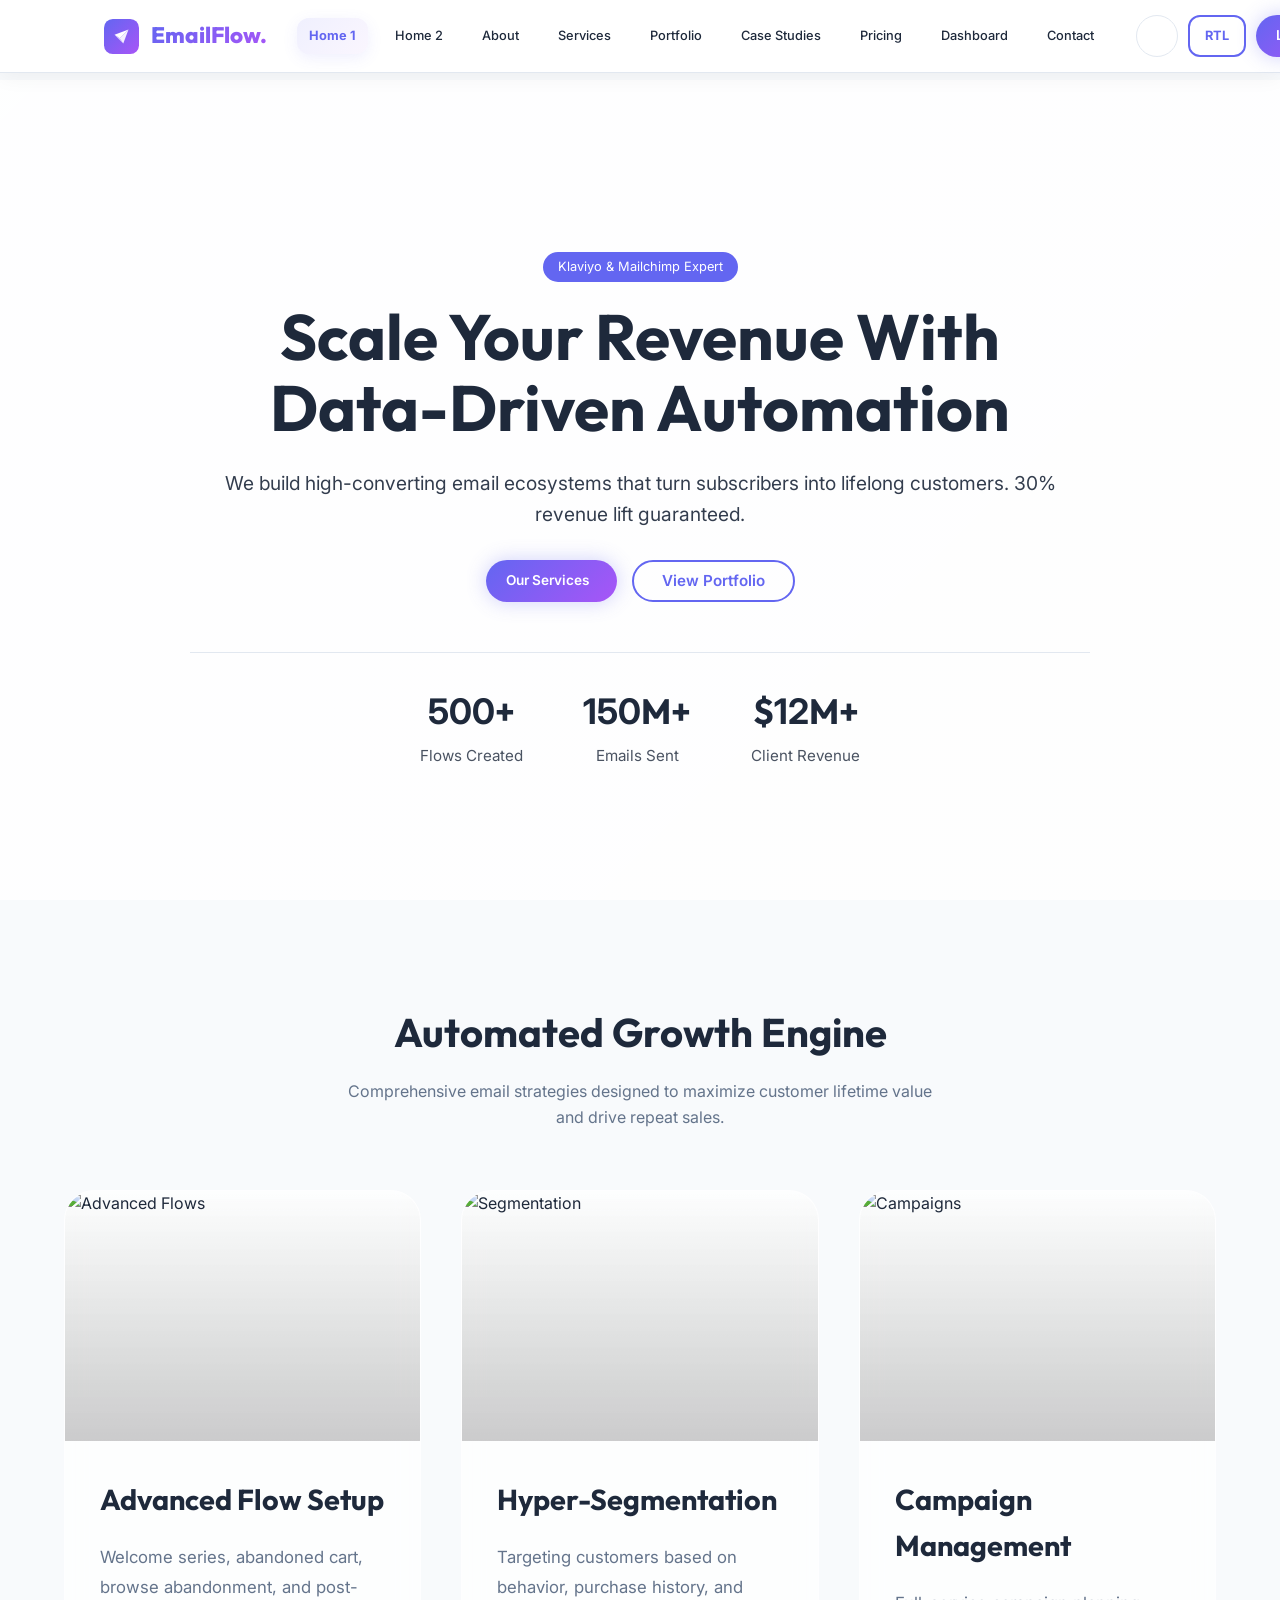
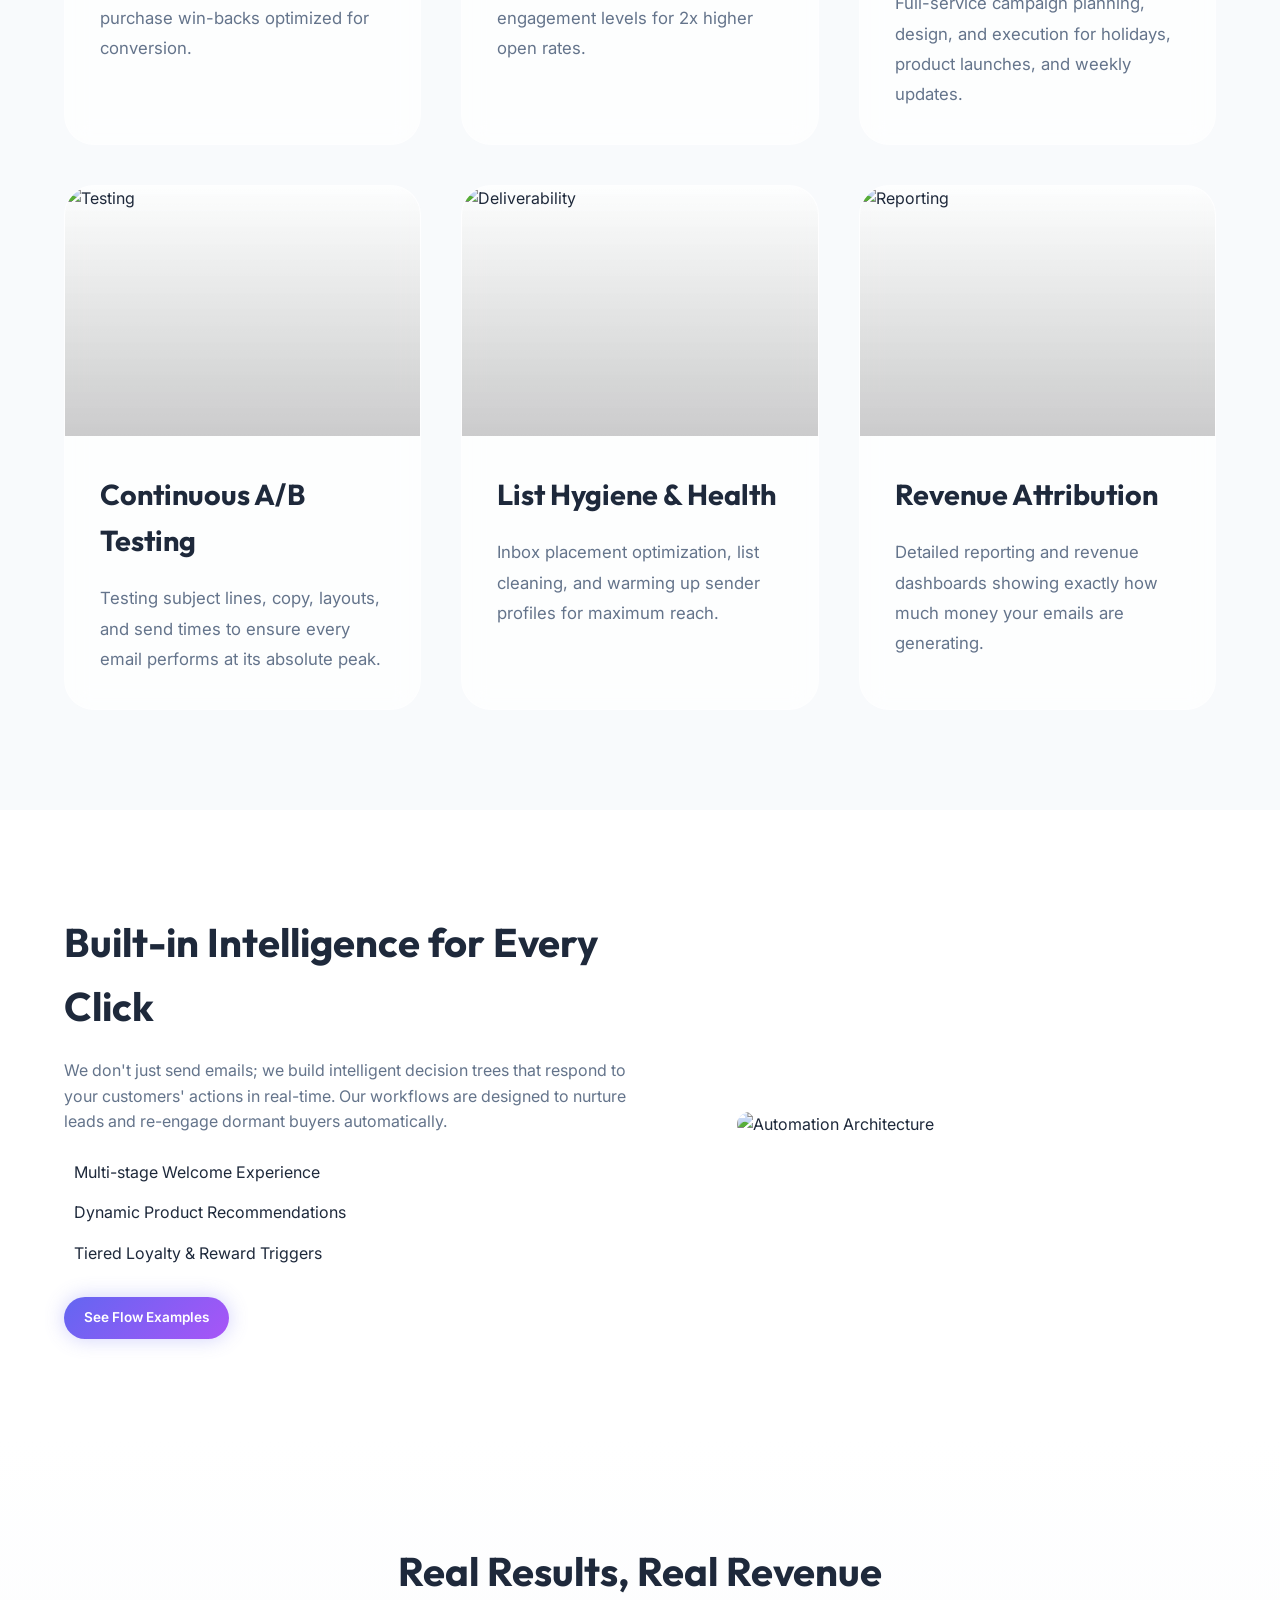
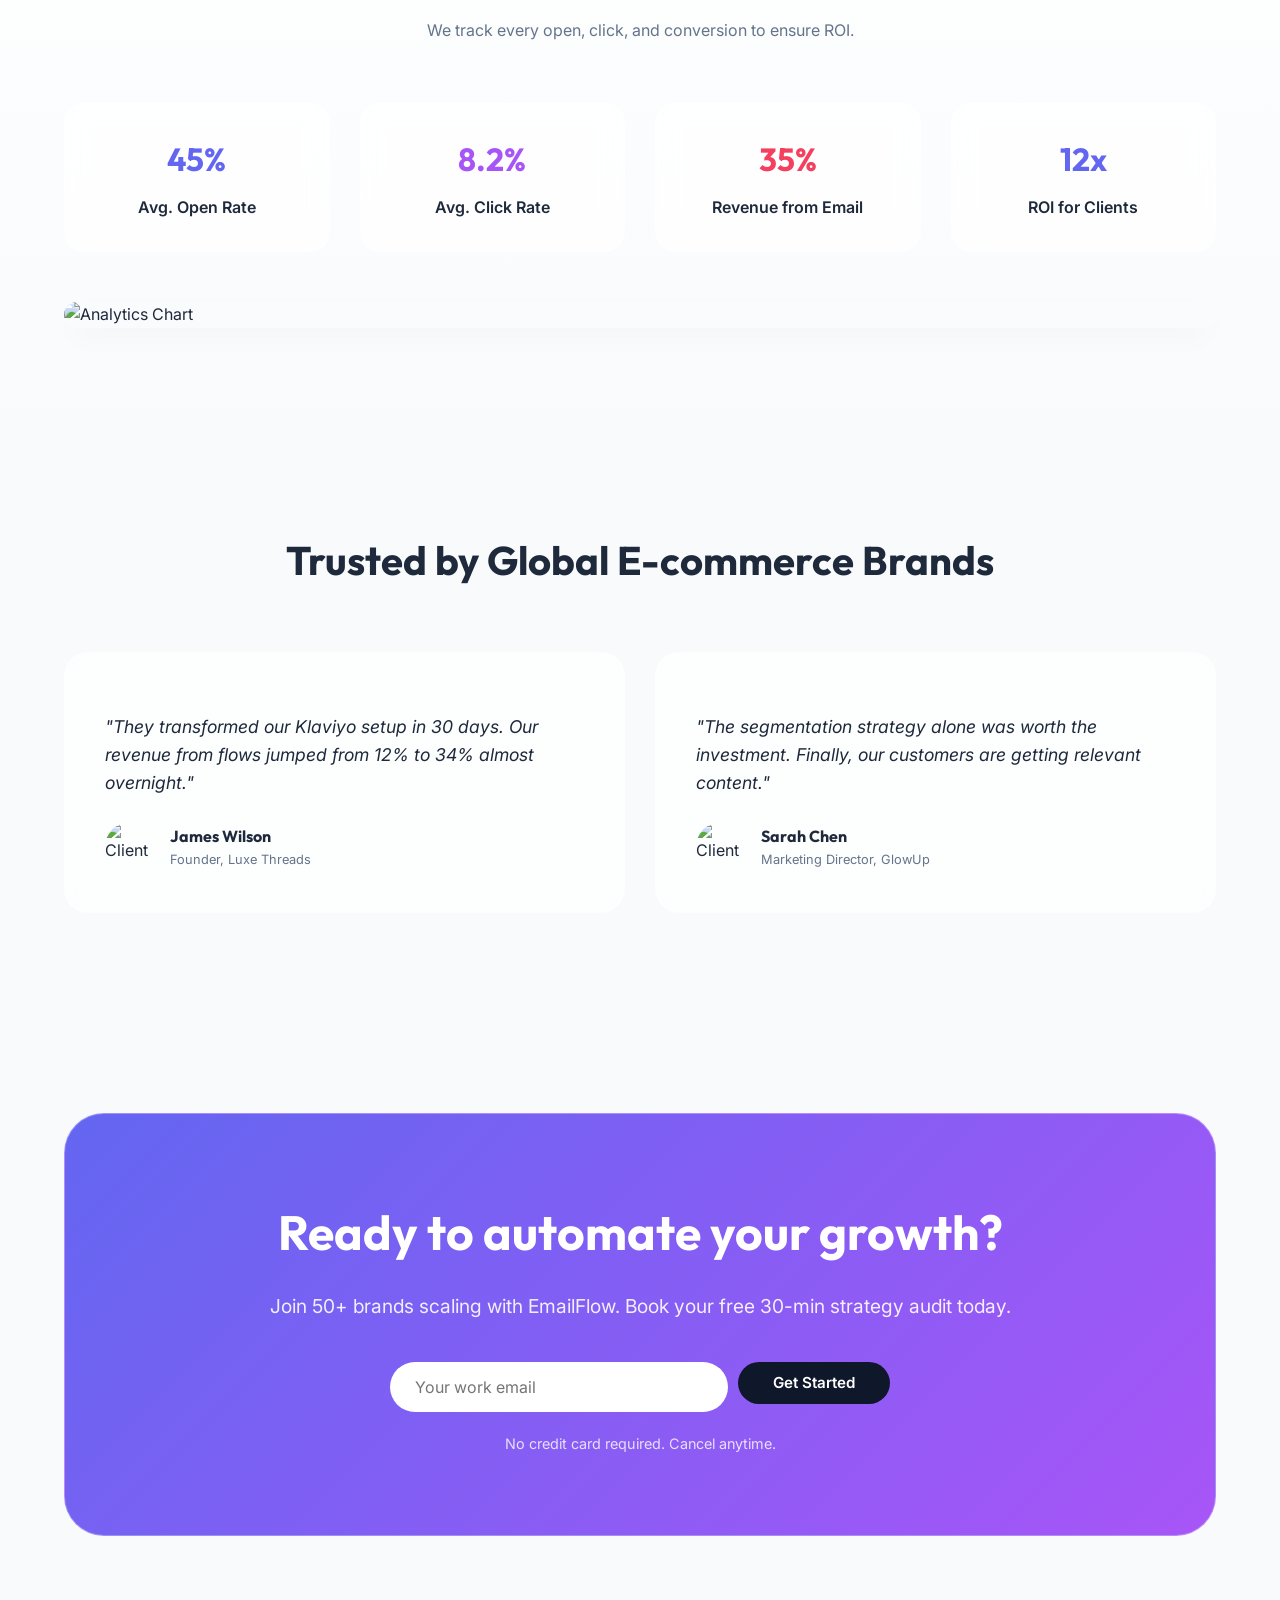
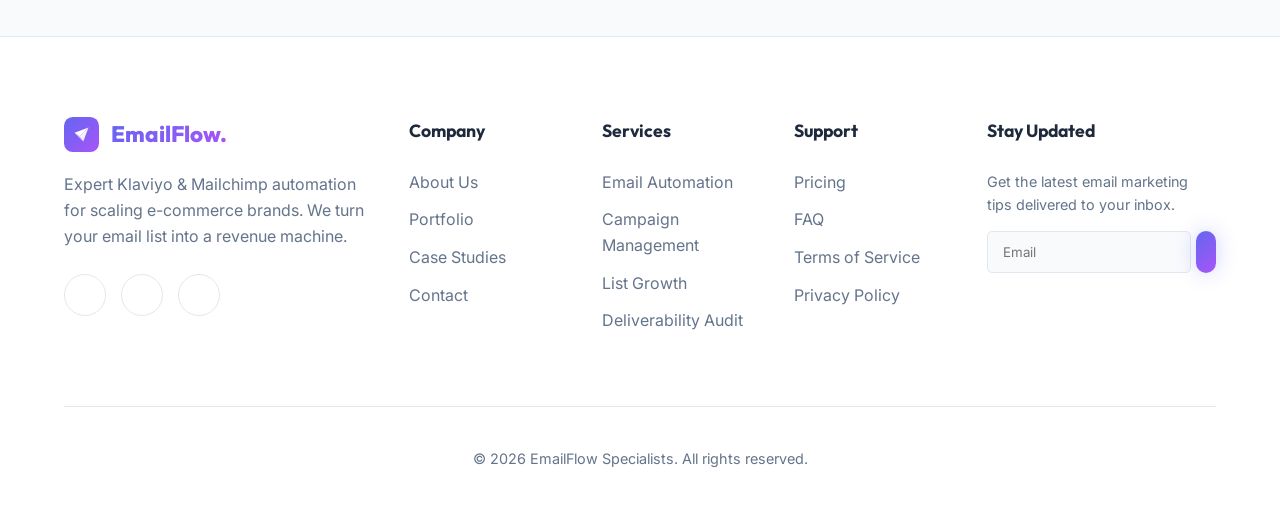
==== index.html @ 9c0beaa4 "corrections" ====
<!DOCTYPE html>
<html lang="en" dir="ltr">

<head>
    <meta charset="UTF-8">
    <meta name="viewport" content="width=device-width, initial-scale=1.0">
    <script src="assets/js/theme-init.js"></script>
    <title>EmailFlow | Freelance Email Automation Specialist</title>
    <meta name="description"
        content="Premium Email Automation services for Klaviyo and Mailchimp. Scale your e-commerce revenue with data-driven flows and campaigns.">
    <!-- Favicon -->
    <link rel="icon" type="image/svg+xml" href="assets/images/logo.svg">
    <!-- Remix Icons -->
    <link href="https://cdn.jsdelivr.net/npm/remixicon@3.5.0/fonts/remixicon.css" rel="stylesheet">
    <!-- Google Fonts -->
    <link rel="stylesheet" href="assets/css/style.css">
</head>

<body>

    <!-- Header -->
    <header id="header">
        <div class="nav-container">
            <a href="index.html" class="logo">
                <img src="assets/images/logo.svg" alt="EmailFlow" class="logo-icon">
                <span class="brand-name">EmailFlow.</span>
            </a>

            <nav id="desktop-nav">
                <ul>
                    <li><a href="index.html">Home 1</a></li>
                    <li><a href="pages/home-2.html">Home 2</a></li>
                    <li><a href="pages/about.html">About</a></li>
                    <li><a href="pages/services.html">Services</a></li>
                    <li><a href="pages/portfolio.html">Portfolio</a></li>
                    <li><a href="pages/case-studies.html">Case Studies</a></li>
                    <li><a href="pages/pricing.html">Pricing</a></li>
                    <li><a href="pages/dashboard.html">Dashboard</a></li>
                    <li><a href="pages/contact.html">Contact</a></li>
                </ul>
            </nav>

            <div class="header-actions">
                <button class="icon-btn" id="theme-toggle" title="Toggle Theme"><i class="ri-moon-line"></i></button>
                <button class="btn btn-outline" id="rtl-toggle"
                    style="padding: 0 15px; height: 42px; border-radius: 12px; font-size: 0.8rem; font-weight: 700;">RTL</button>
                <a href="pages/login.html" class="btn btn-primary">Login</a>
                <div class="mobile-toggle" id="mobile-toggle"><i class="ri-menu-line"></i></div>
            </div>
        </div>
    </header>

    <!-- Mobile Nav -->
    <!-- Mobile Nav -->
    <div class="mobile-nav" id="mobile-nav">
        <div class="mobile-header" style="display: flex; justify-content: space-between; align-items: center;">
            <a href="index.html" class="logo">
                <img src="assets/images/logo.svg" alt="EmailFlow" class="logo-icon">
                <span class="brand-name">EmailFlow.</span>
            </a>
            <div id="mobile-close" style="font-size: 1.5rem; cursor: pointer;"><i class="ri-close-line"></i></div>
        </div>
        <ul>
            <li><a href="index.html">Home 1</a></li>
            <li><a href="pages/home-2.html">Home 2</a></li>
            <li><a href="pages/about.html">About</a></li>
            <li><a href="pages/services.html">Services</a></li>
            <li><a href="pages/portfolio.html">Portfolio</a></li>
            <li><a href="pages/case-studies.html">Case Studies</a></li>
            <li><a href="pages/pricing.html">Pricing</a></li>
            <li><a href="pages/dashboard.html">Dashboard</a></li>
            <li><a href="pages/contact.html">Contact</a></li>
        </ul>
        <div class="mobile-nav-footer">
            <div class="mobile-nav-btns">
                <button class="icon-btn theme-toggle-btn"><i class="ri-moon-line"></i></button>
                <button class="btn btn-outline rtl-toggle-btn"
                    style="padding: 0 15px; height: 42px; border-radius: 12px; font-size: 0.8rem; font-weight: 700;">RTL</button>
            </div>
            <a href="pages/login.html" class="btn btn-primary" style="width: 100%;">Login</a>
        </div>
    </div>


    <main>
        <!-- Section 1: Hero -->
        <section class="hero"
            style="background-image: url('https://images.pexels.com/photos/7709101/pexels-photo-7709101.jpeg');">
            <div class="hero-overlay"></div>
            <div class="container">
                <div class="hero-content reveal">
                    <span class="badge"
                        style="background: var(--primary); color: white; padding: 5px 15px; border-radius: 20px; font-size: 0.8rem; margin-bottom: 20px; display: inline-block;">Klaviyo
                        & Mailchimp Expert</span>
                    <h1>Scale Your Revenue With Data-Driven Automation</h1>
                    <p style="font-size: 1.2rem; margin-bottom: 30px;">We build high-converting email ecosystems that
                        turn subscribers into lifelong customers. 30% revenue lift guaranteed.</p>
                    <div class="hero-btns" style="display: flex; gap: 15px; flex-wrap: wrap; justify-content: center;">
                        <a href="pages/services.html" class="btn btn-primary">Our Services <i
                                class="ri-arrow-right-line"></i></a>
                        <a href="pages/portfolio.html" class="btn btn-outline hero-btn">View Portfolio</a>
                    </div>

                    <div class="hero-stats">
                        <div>
                            <h3><span class="counter" data-target="500">0</span>+</h3>
                            <p>Flows Created</p>
                        </div>
                        <div>
                            <h3><span class="counter" data-target="150">0</span>M+</h3>
                            <p>Emails Sent</p>
                        </div>
                        <div>
                            <h3>$<span class="counter" data-target="12">0</span>M+</h3>
                            <p>Client Revenue</p>
                        </div>
                    </div>
                </div>

                <div class="hero-dashboard floating reveal"
                    style="position: absolute; right: 5%; top: 55%; transform: translateY(-50%); width: 40%; display: none;">
                    <!-- Floating dashboard placeholder -->
                    <img src="https://images.unsplash.com/photo-1460925895917-afdab827c52f?auto=format&fit=crop&q=80&w=800"
                        alt="Dashboard"
                        style="width: 100%; border-radius: 20px; box-shadow: 0 30px 60px rgba(0,0,0,0.5); border: 4px solid var(--glass-border);">
                </div>
            </div>
        </section>

        <!-- Section 2: Services Overview -->
        <section id="services">
            <div class="container">
                <div style="text-align: center; margin-bottom: 60px;" class="reveal">
                    <h2 style="font-size: 2.5rem; margin-bottom: 15px;">Automated Growth Engine</h2>
                    <p style="color: var(--text-muted); max-width: 600px; margin: 0 auto;">Comprehensive email
                        strategies designed to maximize customer lifetime value and drive repeat sales.</p>
                </div>

                <div class="feature-grid">
                    <!-- Card 1 -->
                    <div class="feature-card glass reveal">
                        <div class="card-img">
                            <img src="https://images.unsplash.com/photo-1579389083078-4e7018379f7e?auto=format&fit=crop&q=80&w=600"
                                alt="Advanced Flows">
                        </div>
                        <div class="card-content">
                            <h3>Advanced Flow Setup</h3>
                            <p>Welcome series, abandoned cart, browse abandonment, and post-purchase win-backs optimized
                                for conversion.</p>
                        </div>
                    </div>
                    <!-- Card 2 -->
                    <div class="feature-card glass reveal">
                        <div class="card-img">
                            <img src="https://images.unsplash.com/photo-1551434678-e076c223a692?auto=format&fit=crop&q=80&w=600"
                                alt="Segmentation">
                        </div>
                        <div class="card-content">
                            <h3>Hyper-Segmentation</h3>
                            <p>Targeting customers based on behavior, purchase history, and engagement levels for 2x
                                higher open rates.</p>
                        </div>
                    </div>
                    <!-- Card 3 -->
                    <div class="feature-card glass reveal">
                        <div class="card-img">
                            <img src="https://images.unsplash.com/photo-1563986768609-322da13575f3?auto=format&fit=crop&q=80&w=600"
                                alt="Campaigns">
                        </div>
                        <div class="card-content">
                            <h3>Campaign Management</h3>
                            <p>Full-service campaign planning, design, and execution for holidays, product launches, and
                                weekly updates.</p>
                        </div>
                    </div>
                    <!-- Card 4 -->
                    <div class="feature-card glass reveal">
                        <div class="card-img">
                            <img src="https://images.unsplash.com/photo-1543286386-713bdd548da4?auto=format&fit=crop&q=80&w=600"
                                alt="Testing">
                        </div>
                        <div class="card-content">
                            <h3>Continuous A/B Testing</h3>
                            <p>Testing subject lines, copy, layouts, and send times to ensure every email performs at
                                its absolute peak.</p>
                        </div>
                    </div>
                    <!-- Card 5 -->
                    <div class="feature-card glass reveal">
                        <div class="card-img">
                            <img src="https://images.unsplash.com/photo-1557804506-669a67965ba0?auto=format&fit=crop&q=80&w=600"
                                alt="Deliverability">
                        </div>
                        <div class="card-content">
                            <h3>List Hygiene & Health</h3>
                            <p>Inbox placement optimization, list cleaning, and warming up sender profiles for maximum
                                reach.</p>
                        </div>
                    </div>
                    <!-- Card 6 -->
                    <div class="feature-card glass reveal">
                        <div class="card-img">
                            <img src="https://images.unsplash.com/photo-1551288049-bebda4e38f71?auto=format&fit=crop&q=80&w=600"
                                alt="Reporting">
                        </div>
                        <div class="card-content">
                            <h3>Revenue Attribution</h3>
                            <p>Detailed reporting and revenue dashboards showing exactly how much money your emails are
                                generating.</p>
                        </div>
                    </div>
                </div>
            </div>
        </section>

        <!-- Section 3: Automation Flow Showcase -->
        <section style="background: var(--bg-card);">
            <div class="container">
                <div style="display: flex; align-items: center; gap: 60px; flex-wrap: wrap;">
                    <div style="flex: 1; min-width: 300px;" class="reveal">
                        <h2 style="font-size: 2.5rem; margin-bottom: 20px;">Built-in Intelligence for Every Click</h2>
                        <p style="margin-bottom: 25px; color: var(--text-muted);">We don't just send emails; we build
                            intelligent decision trees that respond to your customers' actions in real-time. Our
                            workflows are designed to nurture leads and re-engage dormant buyers automatically.</p>
                        <ul style="list-style: none; margin-bottom: 30px;">
                            <li style="margin-bottom: 15px; display: flex; gap: 10px; align-items: center;"><i
                                    class="ri-checkbox-circle-fill"
                                    style="color: var(--primary); font-size: 1.2rem;"></i> Multi-stage Welcome
                                Experience</li>
                            <li style="margin-bottom: 15px; display: flex; gap: 10px; align-items: center;"><i
                                    class="ri-checkbox-circle-fill"
                                    style="color: var(--primary); font-size: 1.2rem;"></i> Dynamic Product
                                Recommendations</li>
                            <li style="margin-bottom: 15px; display: flex; gap: 10px; align-items: center;"><i
                                    class="ri-checkbox-circle-fill"
                                    style="color: var(--primary); font-size: 1.2rem;"></i> Tiered Loyalty & Reward
                                Triggers</li>
                        </ul>
                        <a href="pages/portfolio.html" class="btn btn-primary">See Flow Examples</a>
                    </div>
                    <div style="flex: 1; min-width: 300px; max-width: 500px;" class="reveal">
                        <div class="glass floating" style="padding: 20px; border-radius: 30px; position: relative;">
                            <img src="https://images.unsplash.com/photo-1518770660439-4636190af475?auto=format&fit=crop&q=80&w=800"
                                alt="Automation Architecture" style="width: 100%; border-radius: 20px;">
                        </div>
                    </div>
                </div>
            </div>
        </section>

        <!-- Section 4: Campaign Metrics -->
        <section style="background-image: linear-gradient(180deg, var(--bg-card), var(--bg-body));">
            <div class="container">
                <div style="text-align: center; margin-bottom: 60px;" class="reveal">
                    <h2 style="font-size: 2.5rem; margin-bottom: 15px;">Real Results, Real Revenue</h2>
                    <p style="color: var(--text-muted);">We track every open, click, and conversion to ensure ROI.</p>
                </div>

                <div style="display: grid; grid-template-columns: repeat(auto-fit, minmax(250px, 1fr)); gap: 30px;">
                    <div class="glass" style="padding: 30px; border-radius: 20px; text-align: center;">
                        <h4 style="color: var(--primary); font-size: 2rem; margin-bottom: 10px;">45%</h4>
                        <p style="font-weight: 600;">Avg. Open Rate</p>
                    </div>
                    <div class="glass" style="padding: 30px; border-radius: 20px; text-align: center;">
                        <h4 style="color: var(--secondary); font-size: 2rem; margin-bottom: 10px;">8.2%</h4>
                        <p style="font-weight: 600;">Avg. Click Rate</p>
                    </div>
                    <div class="glass" style="padding: 30px; border-radius: 20px; text-align: center;">
                        <h4 style="color: var(--accent); font-size: 2rem; margin-bottom: 10px;">35%</h4>
                        <p style="font-weight: 600;">Revenue from Email</p>
                    </div>
                    <div class="glass" style="padding: 30px; border-radius: 20px; text-align: center;">
                        <h4 style="color: var(--primary); font-size: 2rem; margin-bottom: 10px;">12x</h4>
                        <p style="font-weight: 600;">ROI for Clients</p>
                    </div>
                </div>

                <div class="reveal"
                    style="margin-top: 50px; border-radius: 30px; overflow: hidden; box-shadow: var(--shadow);">
                    <img src="https://images.pexels.com/photos/4604639/pexels-photo-4604639.jpeg" alt="Analytics Chart"
                        style="width: 100%; height: 400px; object-fit: cover;">
                </div>
            </div>
        </section>

        <!-- Section 5: Success Stories -->
        <section>
            <div class="container">
                <div style="text-align: center; margin-bottom: 60px;" class="reveal">
                    <h2 style="font-size: 2.5rem; margin-bottom: 15px;">Trusted by Global E-commerce Brands</h2>
                </div>

                <div style="display: grid; grid-template-columns: repeat(auto-fit, minmax(300px, 1fr)); gap: 30px;">
                    <div class="glass reveal" style="padding: 40px; border-radius: 24px;">
                        <div style="display: flex; gap: 2px; color: #fbbf24; margin-bottom: 20px;">
                            <i class="ri-star-fill"></i><i class="ri-star-fill"></i><i class="ri-star-fill"></i><i
                                class="ri-star-fill"></i><i class="ri-star-fill"></i>
                        </div>
                        <p style="font-style: italic; margin-bottom: 25px; font-size: 1.1rem;">"They transformed our
                            Klaviyo setup in 30 days. Our revenue from flows jumped from 12% to 34% almost overnight."
                        </p>
                        <div style="display: flex; align-items: center; gap: 15px;">
                            <img src="https://images.unsplash.com/photo-1507003211169-0a1dd7228f2d?auto=format&fit=crop&q=80&w=100"
                                alt="Client" style="width: 50px; height: 50px; border-radius: 50%;">
                            <div>
                                <h4 style="font-size: 1rem;">James Wilson</h4>
                                <p style="font-size: 0.8rem; color: var(--text-muted);">Founder, Luxe Threads</p>
                            </div>
                        </div>
                    </div>
                    <div class="glass reveal" style="padding: 40px; border-radius: 24px;">
                        <div style="display: flex; gap: 2px; color: #fbbf24; margin-bottom: 20px;">
                            <i class="ri-star-fill"></i><i class="ri-star-fill"></i><i class="ri-star-fill"></i><i
                                class="ri-star-fill"></i><i class="ri-star-fill"></i>
                        </div>
                        <p style="font-style: italic; margin-bottom: 25px; font-size: 1.1rem;">"The segmentation
                            strategy alone was worth the investment. Finally, our customers are getting relevant
                            content."</p>
                        <div style="display: flex; align-items: center; gap: 15px;">
                            <img src="https://images.unsplash.com/photo-1494790108377-be9c29b29330?auto=format&fit=crop&q=80&w=100"
                                alt="Client" style="width: 50px; height: 50px; border-radius: 50%;">
                            <div>
                                <h4 style="font-size: 1rem;">Sarah Chen</h4>
                                <p style="font-size: 0.8rem; color: var(--text-muted);">Marketing Director, GlowUp</p>
                            </div>
                        </div>
                    </div>
                </div>
            </div>
        </section>

        <!-- Section 6: Newsletter/CTA -->
        <section>
            <div class="container">
                <div class="glass reveal"
                    style="background: linear-gradient(135deg, var(--primary), var(--secondary)); color: white; padding: 80px 40px; border-radius: 40px; text-align: center;">
                    <h2 style="color: white; font-size: 3rem; margin-bottom: 20px;">Ready to automate your growth?</h2>
                    <p style="font-size: 1.2rem; margin-bottom: 40px; opacity: 0.9;">Join 50+ brands scaling with
                        EmailFlow. Book your free 30-min strategy audit today.</p>

                    <form
                        style="max-width: 500px; margin: 0 auto; display: flex; gap: 10px; flex-wrap: wrap; justify-content: center;"
                        class="reveal">
                        <input type="email" placeholder="Your work email"
                            style="flex: 1; min-width: 280px; padding: 15px 25px; border-radius: 50px; border: none; outline: none; font-size: 1rem;">
                        <button type="submit" class="btn"
                            style="background: #0f172a; color: white; padding: 15px 35px;">Get Started</button>
                    </form>

                    <p style="margin-top: 20px; font-size: 0.9rem; opacity: 0.8;">No credit card required. Cancel
                        anytime.</p>
                </div>
            </div>
        </section>
    </main>

    <!-- Footer -->
    <footer>
        <div class="container">
            <div class="footer-grid">
                <div class="footer-col">
                    <a href="index.html" class="logo" style="margin-bottom: 20px;">
                        <img src="assets/images/logo.svg" alt="EmailFlow" class="logo-icon">
                        <span class="brand-name">EmailFlow.</span>
                    </a>
                    <p style="color: var(--text-muted); margin-bottom: 25px;">Expert Klaviyo & Mailchimp automation for
                        scaling e-commerce brands. We turn your email list into a revenue machine.</p>
                    <div class="social-links">
                        <a href="#" class="icon-btn"><i class="ri-linkedin-fill"></i></a>
                        <a href="#" class="icon-btn"><i class="ri-twitter-fill"></i></a>
                        <a href="#" class="icon-btn"><i class="ri-instagram-line"></i></a>
                    </div>
                </div>
                <div class="footer-col">
                    <h4>Company</h4>
                    <ul class="footer-links">
                        <li><a href="pages/about.html">About Us</a></li>
                        <li><a href="pages/portfolio.html">Portfolio</a></li>
                        <li><a href="pages/case-studies.html">Case Studies</a></li>
                        <li><a href="pages/contact.html">Contact</a></li>
                    </ul>
                </div>
                <div class="footer-col">
                    <h4>Services</h4>
                    <ul class="footer-links">
                        <li><a href="pages/services.html">Email Automation</a></li>
                        <li><a href="pages/services.html">Campaign Management</a></li>
                        <li><a href="pages/services.html">List Growth</a></li>
                        <li><a href="pages/services.html">Deliverability Audit</a></li>
                    </ul>
                </div>
                <div class="footer-col">
                    <h4>Support</h4>
                    <ul class="footer-links">
                        <li><a href="pages/pricing.html">Pricing</a></li>
                        <li><a href="#">FAQ</a></li>
                        <li><a href="#">Terms of Service</a></li>
                        <li><a href="#">Privacy Policy</a></li>
                    </ul>
                </div>
                <div class="footer-col">
                    <h4>Stay Updated</h4>
                    <p style="color: var(--text-muted); font-size: 0.9rem; margin-bottom: 15px;">Get the latest email
                        marketing tips delivered to your inbox.</p>
                    <form style="display: flex; gap: 5px;">
                        <input type="email" placeholder="Email"
                            style="padding: 10px 15px; border-radius: 5px; border: 1px solid var(--border); background: var(--bg-body); color: var(--text-main); width: 100%;">
                        <button class="btn btn-primary" style="padding: 10px;"><i
                                class="ri-send-plane-fill"></i></button>
                    </form>
                </div>
            </div>
            <div
                style="text-align: center; padding-top: 40px; border-top: 1px solid var(--border); color: var(--text-muted); font-size: 0.9rem;">
                <p>&copy; 2026 EmailFlow Specialists. All rights reserved.</p>
            </div>
        </div>
    </footer>

    <script src="assets/js/theme.js"></script>
    <script src="assets/js/main.js"></script>
</body>

</html>
---- assets/css/style.css ----
@import url('https://fonts.googleapis.com/css2?family=Inter:wght@300;400;500;600;700&family=Outfit:wght@400;500;600;700;800&display=swap');

:root {
    /* Colors - Light Theme (Default) */
    --primary: #6366f1;
    --primary-hover: #4f46e5;
    --secondary: #a855f7;
    --accent: #f43f5e;
    --bg-body: #f8fafc;
    --bg-card: #ffffff;
    --bg-nav: rgba(255, 255, 255, 0.95);
    --text-main: #1e293b;
    --text-muted: #64748b;
    --border: #e2e8f0;
    --glass-bg: rgba(255, 255, 255, 0.7);
    --glass-border: rgba(255, 255, 255, 0.3);
    --shadow: 0 10px 30px -10px rgba(0, 0, 0, 0.1);
    --glow: 0 0 20px rgba(99, 102, 241, 0.3);
    
    /* Hero Section Defaults */
    --hero-text: #ffffff;
    --hero-overlay: linear-gradient(135deg, rgba(15, 23, 42, 0.85), rgba(15, 23, 42, 0.7));

    /* Transitions */
    --transition: all 0.3s cubic-bezier(0.4, 0, 0.2, 1);
}

.light-theme {
    --bg-body: #f8fafc;
    --bg-card: #ffffff;
    --bg-nav: rgba(255, 255, 255, 0.95);
    --text-main: #1e293b;
    --text-muted: #64748b;
    --border: #e2e8f0;
    --glass-bg: rgba(255, 255, 255, 0.7);
    --glass-border: rgba(255, 255, 255, 0.3);
    --hero-text: #1e293b;
    --hero-overlay: linear-gradient(135deg, rgba(255, 255, 255, 0.9), rgba(255, 255, 255, 0.8));
}

.dark-theme {
    --bg-body: #0f172a;
    --bg-card: #1e293b;
    --bg-nav: rgba(15, 23, 42, 0.95);
    --text-main: #f1f5f9;
    --text-muted: #94a3b8;
    --border: #334155;
    --glass-bg: rgba(30, 41, 59, 0.7);
    --glass-border: rgba(255, 255, 255, 0.05);
    --shadow: 0 10px 30px -10px rgba(0, 0, 0, 0.3);
    --hero-text: #f1f5f9;
    --hero-overlay: linear-gradient(135deg, rgba(15, 23, 42, 0.9), rgba(15, 23, 42, 0.8));
}

/* RTL Support */
[dir="rtl"] {
    --ltr-direction: -1;
    text-align: right;
}

[dir="rtl"] .reveal-left {
    transform: translateX(50px);
}

[dir="rtl"] .reveal-right {
    transform: translateX(-50px);
}

[dir="rtl"] .hero-dashboard {
    right: auto;
    left: 5%;
}

[dir="rtl"] .mobile-nav {
    right: auto;
    left: -100%;
}

[dir="rtl"] .mobile-nav.active {
    left: 0;
}

* {
    margin: 0;
    padding: 0;
    box-sizing: border-box;
    font-family: 'Inter', sans-serif;
}

h1, h2, h3, h4, h5, h6 {
    font-family: 'Outfit', sans-serif;
    color: var(--text-main);
}

body {
    background-color: var(--bg-body);
    color: var(--text-main);
    line-height: 1.6;
    overflow-x: hidden;
    transition: var(--transition);
}

/* Smooth Scrolling */
html {
    scroll-behavior: smooth;
}

/* Glassmorphism Utilities */
.glass {
    background: var(--glass-bg);
    backdrop-filter: blur(12px);
    -webkit-backdrop-filter: blur(12px);
    border: 1px solid var(--glass-border);
}

/* Sections */
section {
    padding: 100px 5%;
    position: relative;
    overflow: hidden;
}

.container {
    max-width: 1280px;
    margin: 0 auto;
    width: 100%;
}

/* Buttons */
.btn {
    padding: 0 28px;
    height: 42px;
    border-radius: 50px;
    font-weight: 600;
    cursor: pointer;
    transition: var(--transition);
    display: inline-flex;
    align-items: center;
    justify-content: center;
    gap: 8px;
    text-decoration: none;
    font-size: 0.95rem;
    border: none;
    line-height: 1;
}

.btn-primary {
    background: linear-gradient(135deg, var(--primary), var(--secondary));
    color: white;
    box-shadow: var(--glow);
}

.btn-primary:hover {
    transform: translateY(-3px);
    box-shadow: 0 15px 30px rgba(99, 102, 241, 0.4);
}

.btn-outline {
    background: transparent;
    border: 2px solid var(--primary);
    color: var(--primary);
}

.btn-outline:hover {
    background: var(--primary);
    color: white;
}

/* Header Styles */
header {
    position: fixed;
    top: 0;
    left: 0;
    width: 100%;
    z-index: 1000;
    padding: 15px 5%;
    transition: var(--transition);
    background: var(--bg-nav);
    backdrop-filter: blur(15px);
    -webkit-backdrop-filter: blur(15px);
    border-bottom: 1px solid var(--border);
    box-shadow: 0 4px 20px rgba(0, 0, 0, 0.05);
}

header.scrolled {
    padding: 10px 5%;
    box-shadow: 0 10px 30px rgba(0, 0, 0, 0.1);
}

/* Adjust main content for fixed header */
main {
    margin-top: 80px; /* Base header height */
}

@media (max-width: 768px) {
    main {
        margin-top: 70px;
    }
}

.nav-container {
    max-width: 1400px;
    margin: 0 auto;
    display: flex;
    align-items: center;
    justify-content: space-between;
    padding: 0 40px;
    gap: 30px;
}

.logo {
    display: flex;
    align-items: center;
    gap: 12px;
    text-decoration: none;
    flex-shrink: 0;
}

.logo-icon {
    width: 35px;
    height: 35px;
    object-fit: contain;
}

.brand-name {
    font-family: 'Outfit', sans-serif;
    font-size: 1.4rem;
    font-weight: 800;
    background: linear-gradient(135deg, var(--primary), var(--secondary));
    -webkit-background-clip: text;
    background-clip: text;
    -webkit-text-fill-color: transparent;
}

nav {
    flex: 1;
    display: flex;
    align-items: center;
    justify-content: center;
}

nav ul {
    display: flex;
    list-style: none;
    gap: 5px;
    align-items: center;
}

nav ul li a {
    text-decoration: none;
    color: var(--text-main);
    font-weight: 500;
    font-size: 0.9rem;
    transition: var(--transition);
    white-space: nowrap;
    padding: 8px 12px;
    border-radius: 12px;
    display: inline-block;
}

nav ul li a:hover {
    color: var(--primary);
    background: rgba(99, 102, 241, 0.05);
}

nav ul li a.active {
    color: var(--primary) !important;
    background: linear-gradient(135deg, rgba(99, 102, 241, 0.1), rgba(168, 85, 247, 0.05));
    font-weight: 700;
    box-shadow: 0 4px 15px rgba(99, 102, 241, 0.1);
}

.header-actions {
    display: flex;
    align-items: center;
    gap: 15px;
    flex-shrink: 0;
}

.icon-btn {
    background: var(--bg-card);
    border: 1px solid var(--border);
    width: 42px;
    height: 42px;
    border-radius: 50%;
    display: flex;
    align-items: center;
    justify-content: center;
    cursor: pointer;
    color: var(--text-main);
    transition: var(--transition);
}

.icon-btn:hover {
    background: var(--primary);
    color: white;
    border-color: var(--primary);
}

/* Animations */
.reveal {
    opacity: 0;
    transform: translateY(30px);
    transition: all 0.8s cubic-bezier(0.4, 0, 0.2, 1);
}

.reveal.active {
    opacity: 1;
    transform: translateY(0);
}

.floating {
    animation: float 6s ease-in-out infinite;
}

@keyframes float {
    0%, 100% { transform: translateY(0); }
    50% { transform: translateY(-20px); }
}

/* Hero Base */
.hero {
    min-height: calc(100vh - 80px);
    display: flex;
    align-items: center;
    justify-content: center; /* Center horizontally */
    text-align: center;      /* Center text */
    position: relative;
    background-size: cover;
    background-position: center;
    padding: 100px 0 60px;
    overflow: hidden;
    z-index: 1;
}

.hero-overlay {
    position: absolute;
    top: 0;
    left: 0;
    width: 100%;
    height: 100%;
    background: var(--hero-overlay);
    z-index: 1;
}

.hero-content {
    position: relative;
    z-index: 2;
    color: var(--hero-text);
    max-width: 900px;
    margin: 0 auto;
}

.hero-content h1 {
    color: var(--hero-text);
    font-size: clamp(2.5rem, 5vw, 4rem);
    line-height: 1.1;
    margin-bottom: 25px;
}

.hero-content p {
    color: var(--hero-text);
    opacity: 0.9;
}

.hero-stats {
    margin-top: 50px;
    display: flex;
    gap: 60px;
    justify-content: center;
    border-top: 1px solid var(--border);
    padding-top: 30px;
}

.hero-stats h3 {
    color: var(--hero-text);
    font-size: 2.2rem;
    margin-bottom: 5px;
}

.hero-stats p {
    font-size: 0.95rem;
    opacity: 0.8;
    color: var(--hero-text);
}

.light-theme .hero-content {
    color: var(--text-main);
}

/* Footer */
footer {
    padding: 80px 5% 40px;
    background: var(--bg-card);
    border-top: 1px solid var(--border);
}

.footer-grid {
    display: grid;
    grid-template-columns: 2fr 1fr 1fr 1fr 1.5fr;
    gap: 40px;
    margin-bottom: 60px;
}

.footer-col h4 {
    margin-bottom: 25px;
    font-size: 1.1rem;
}

.footer-links {
    list-style: none;
}

.footer-links li {
    margin-bottom: 12px;
}

.footer-links a {
    color: var(--text-muted);
    text-decoration: none;
    transition: var(--transition);
}

.footer-links a:hover {
    color: var(--primary);
    padding-left: 5px;
}

/* Responsive Styles */
@media (max-width: 1280px) {
    nav ul {
        gap: 15px;
    }
    nav ul li a {
        font-size: 0.8rem;
    }
    .header-actions {
        gap: 10px;
    }
    .btn-primary {
        padding: 10px 20px;
        font-size: 0.85rem;
    }
}

@media (max-width: 1024px) {
    header {
        padding: 12px 5%;
    }
    nav ul {
        gap: 10px;
    }
}

@media (max-width: 1024px) {
    nav#desktop-nav {
        display: none;
    }
    
    .header-actions #theme-toggle,
    .header-actions #rtl-toggle,
    .header-actions .btn-primary:not(#mobile-toggle) {
        display: none;
    }
    
    .header-actions a.btn-primary {
        display: none;
    }
    
    .mobile-toggle {
        display: block !important;
    }
    
    .footer-grid {
        grid-template-columns: 1fr 1fr;
    }
}

@media (max-width: 768px) {
    section {
        padding: 60px 5%;
    }
    
    .hero-content h1 {
        font-size: 2.5rem;
    }
    
    .footer-grid {
        grid-template-columns: 1fr;
    }
}

/* Feature Cards */
.feature-grid {
    display: grid;
    grid-template-columns: repeat(auto-fit, minmax(350px, 1fr));
    gap: 40px;
}

@media (min-width: 1200px) {
    .feature-grid.cols-3 {
        grid-template-columns: 1fr 1fr 1fr;
    }
}

.feature-card {
    display: flex;
    flex-direction: column;
    background: var(--bg-card);
    border-radius: 30px;
    overflow: hidden;
    transition: var(--transition);
    border: 1px solid var(--border);
    height: 100%;
}

.feature-card.glass {
    background: var(--glass-bg);
    backdrop-filter: blur(12px);
    border: 1px solid var(--glass-border);
}

.card-img {
    position: relative;
    overflow: hidden;
    width: 100%;
    height: 250px; /* Fixed height for consistent vertical look */
}

.card-img img {
    width: 100%;
    height: 100%;
    object-fit: cover;
    transition: transform 0.6s cubic-bezier(0.4, 0, 0.2, 1);
}

.card-img::after {
    content: '';
    position: absolute;
    inset: 0;
    background: linear-gradient(to bottom, transparent, rgba(0,0,0,0.2));
    pointer-events: none;
}

.feature-card:hover .card-img img {
    transform: scale(1.1);
}

.card-content {
    padding: 35px;
    flex: 1;
    display: flex;
    flex-direction: column;
}

@media (max-width: 768px) {
    .card-content {
        padding: 30px;
    }
    .card-img {
        height: 250px;
    }
}

.card-content h3 {
    font-size: 1.8rem;
    margin-bottom: 20px;
}

.card-content p {
    color: var(--text-muted);
    font-size: 1.05rem;
    line-height: 1.8;
}

.feature-card:hover {
    transform: translateY(-10px);
    box-shadow: var(--shadow);
    border-color: var(--primary);
}

.mobile-toggle {
    display: none;
    font-size: 1.5rem;
    cursor: pointer;
    color: var(--text-main);
}

/* Mobile Navigation */
.mobile-nav {
    position: fixed;
    top: 0;
    right: -100%;
    width: 300px;
    height: 100vh;
    background: var(--bg-card);
    z-index: 2000;
    padding: 40px;
    transition: 0.4s ease;
    box-shadow: -10px 0 30px rgba(0,0,0,0.1);
}

.mobile-nav.active {
    right: 0;
}

.mobile-nav ul {
    list-style: none;
    margin-top: 40px;
}

.mobile-nav ul li {
    margin-bottom: 20px;
}

.mobile-nav ul li a {
    font-size: 1.2rem;
    font-weight: 600;
    color: var(--text-main);
    text-decoration: none;
}

/* Footer Social Links */
.social-links {
    display: flex;
    gap: 15px;
    margin-top: 20px;
}

/* Back to Top Button */
.back-to-top {
    position: fixed;
    bottom: 30px;
    right: 30px;
    width: 50px;
    height: 50px;
    background: var(--primary);
    color: white;
    border-radius: 50%;
    display: flex;
    align-items: center;
    justify-content: center;
    cursor: pointer;
    z-index: 1000;
    transition: var(--transition);
    box-shadow: var(--shadow);
    opacity: 0;
    visibility: hidden;
    text-decoration: none;
}

.back-to-top.active {
    opacity: 1;
    visibility: visible;
}

/* RTL Dashboard Adjustments */
[dir="rtl"] .sidebar {
    border-right: none;
    border-left: 1px solid var(--border);
}

[dir="rtl"] .sidebar-menu a i {
    margin-left: 15px;
    margin-right: 0;
}

[dir="rtl"] .stat-card span i {
    margin-right: 5px;
    margin-left: 0;
}

[dir="rtl"] .search-box i {
    margin-left: 10px;
    margin-right: 0;
}

[dir="rtl"] .top-bar {
    flex-direction: row-reverse;
}

@media (max-width: 1024px) {
    #dash-sidebar-toggle {
        display: block !important;
    }
}

.mobile-nav {
    display: flex;
    flex-direction: column;
}

.mobile-nav-footer {
    margin-top: auto;
    padding-top: 30px;
    border-top: 1px solid var(--border);
}

.mobile-nav-btns {
    display: flex;
    gap: 15px;
    margin-bottom: 20px;
}

.mobile-nav-btns .icon-btn,
.mobile-nav-btns .btn {
    flex: 1;
}
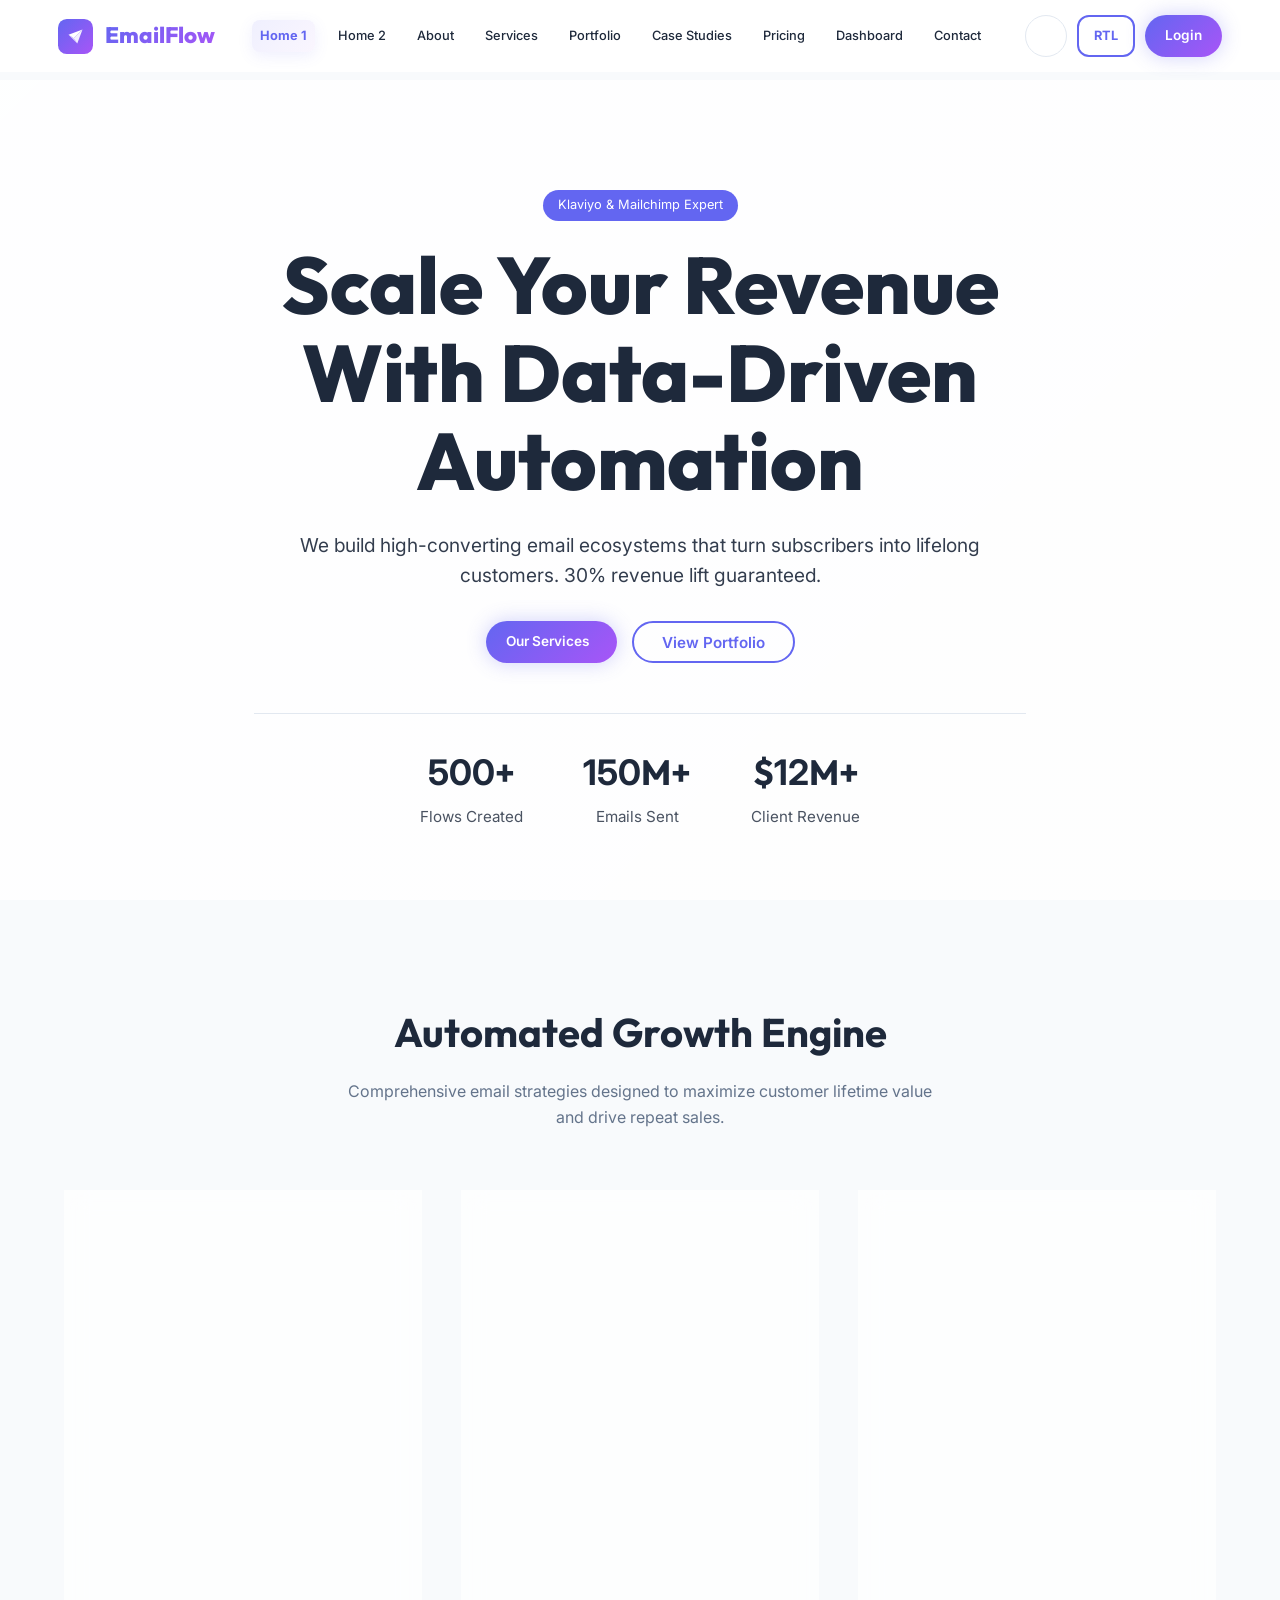
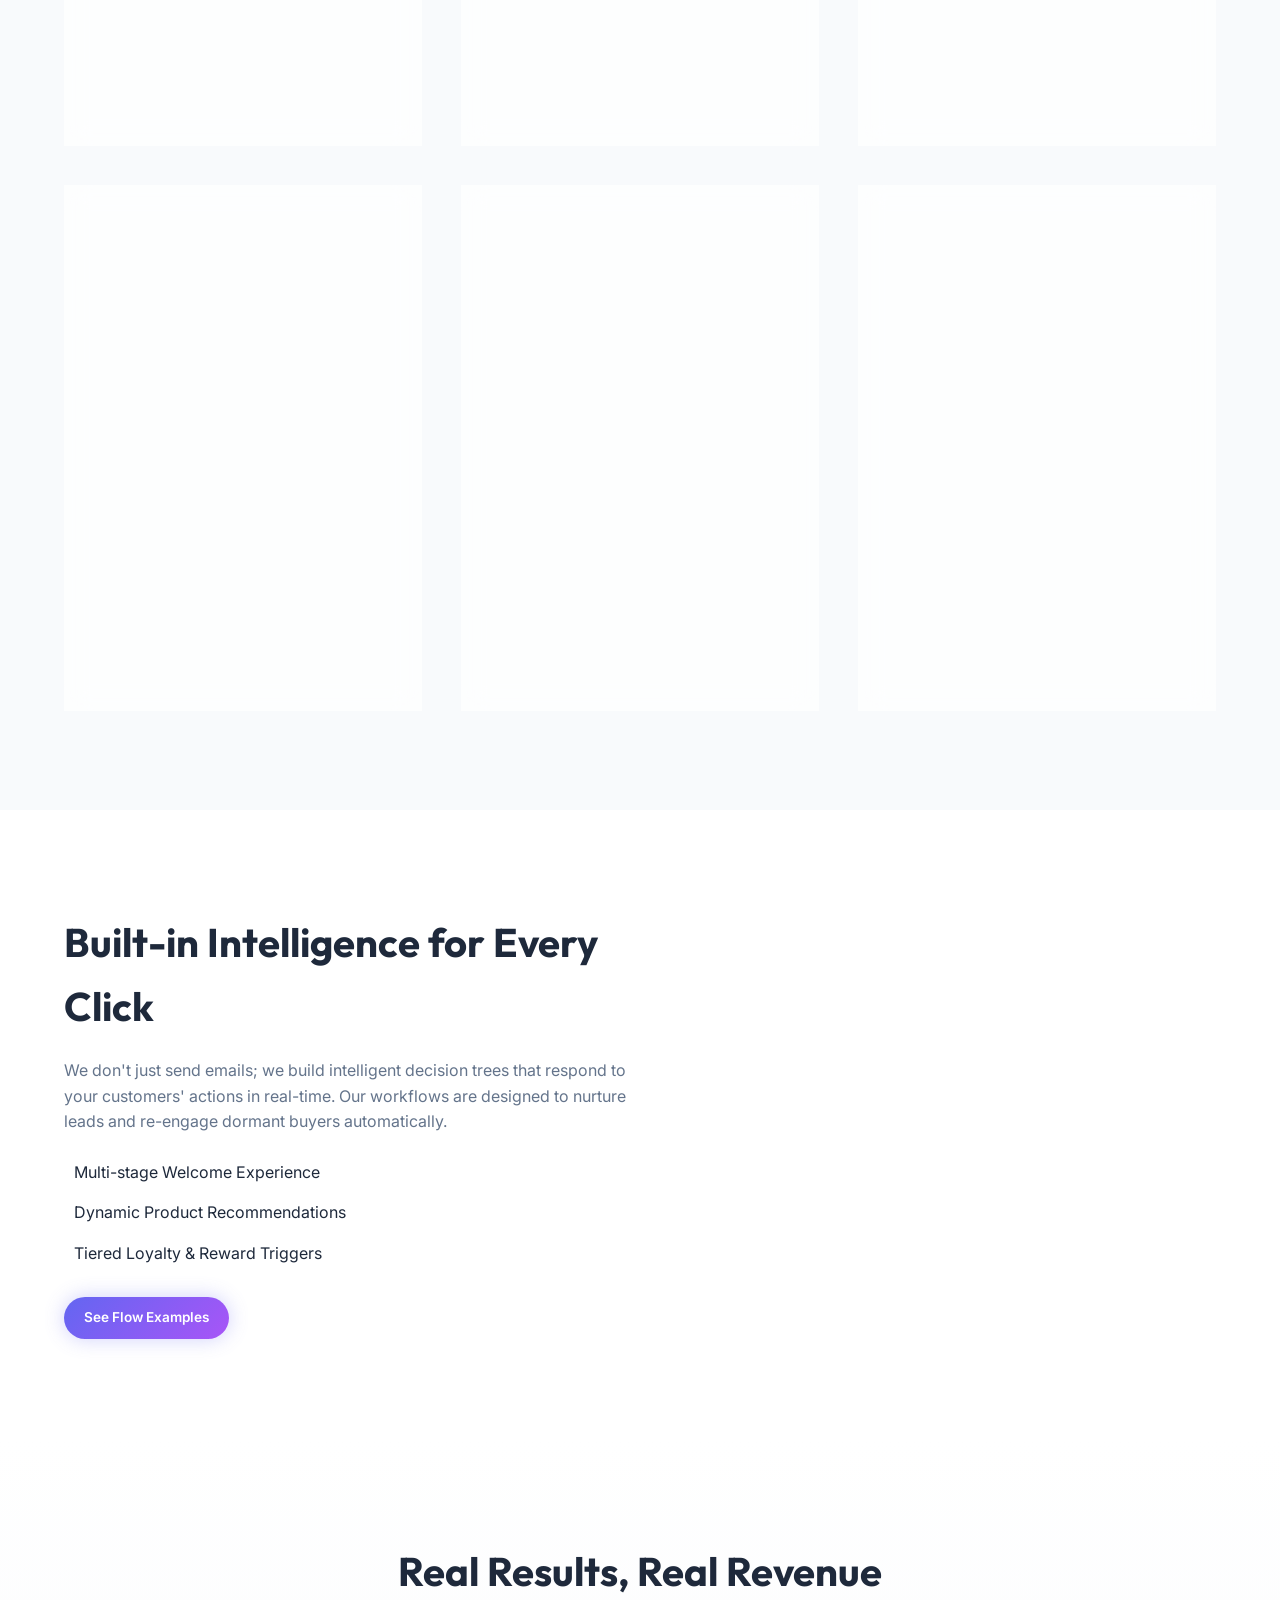
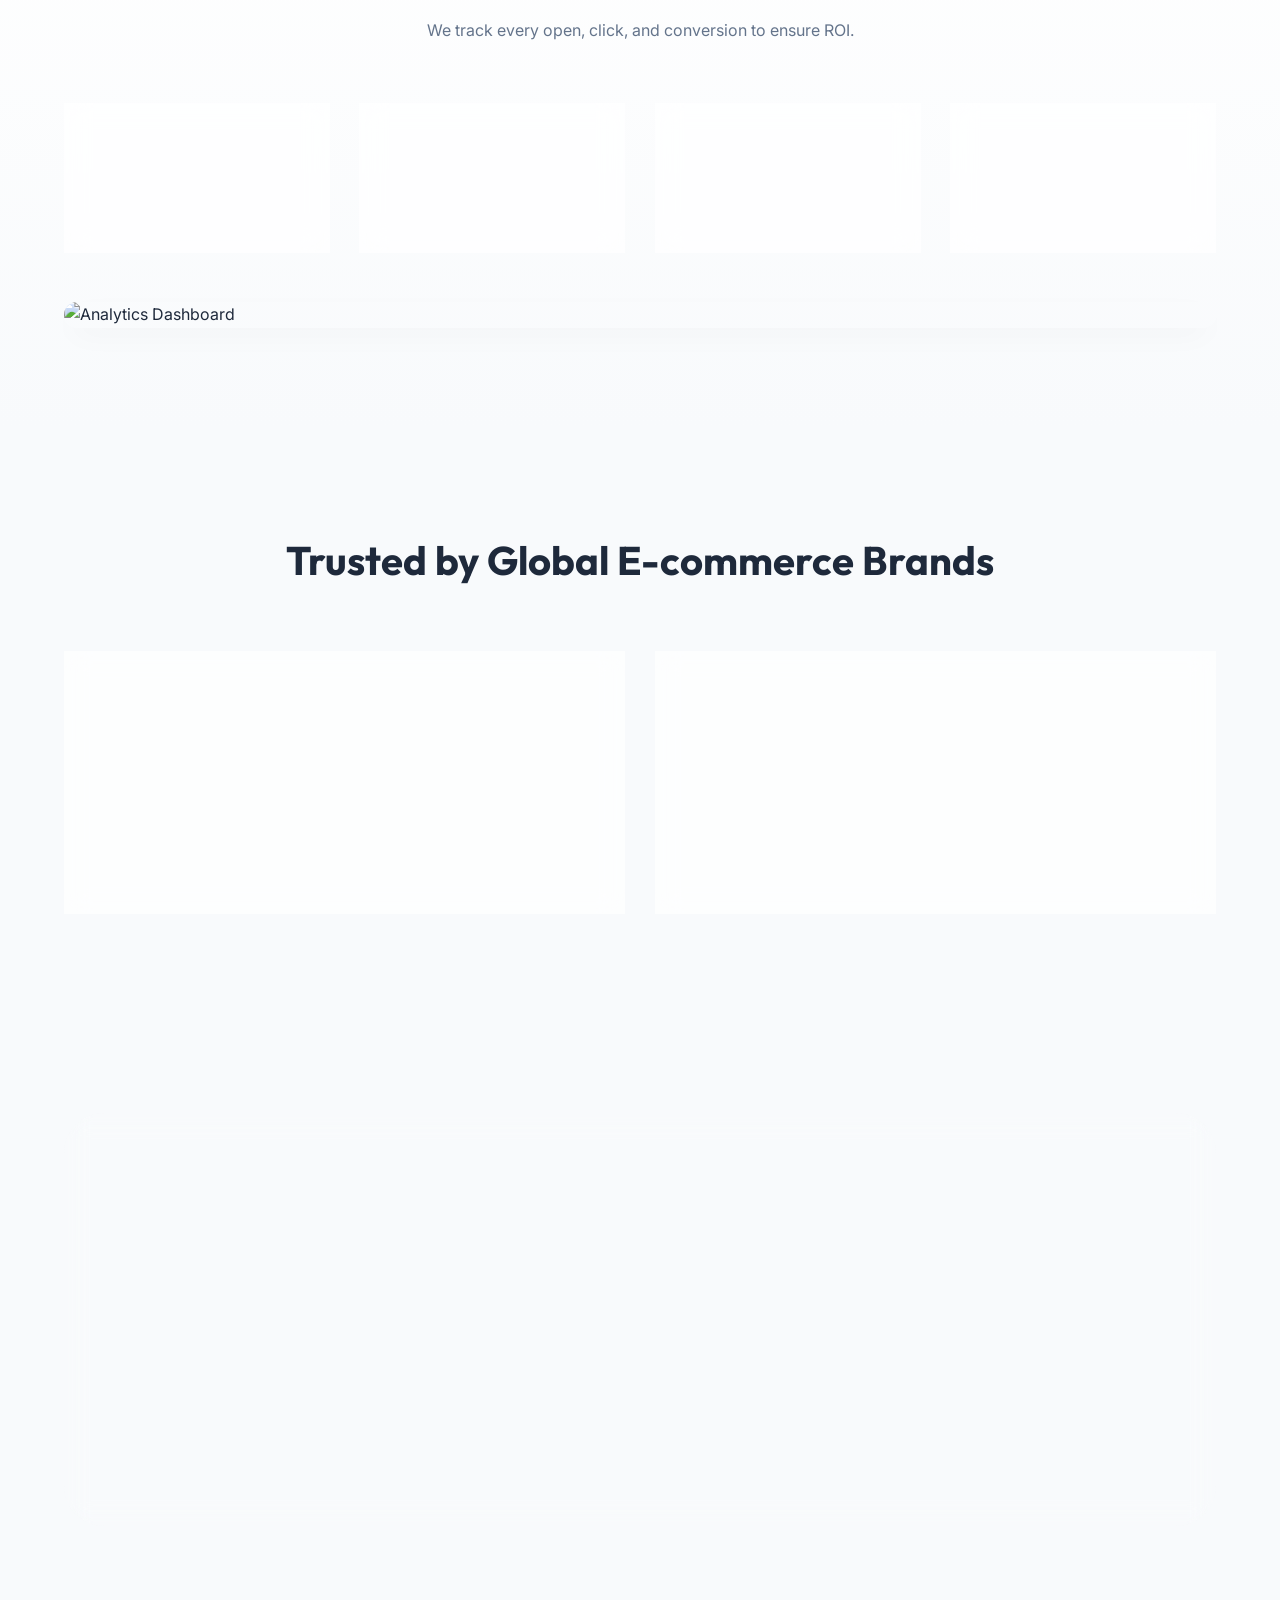
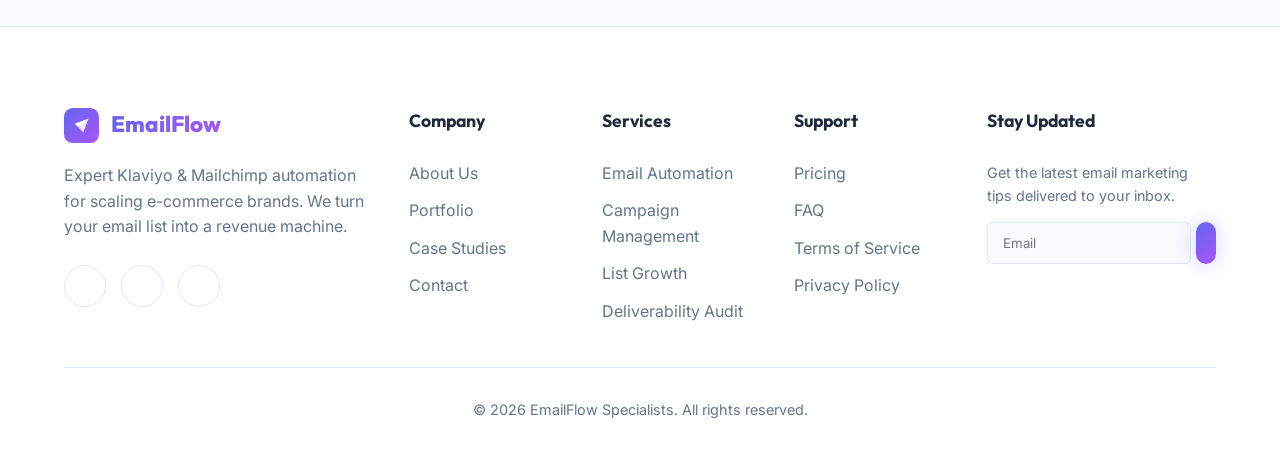
==== commit 3b7d189e: "recorrections" ====
--- a/index.html
+++ b/index.html
@@ -23,7 +23,7 @@
         <div class="nav-container">
             <a href="index.html" class="logo">
                 <img src="assets/images/logo.svg" alt="EmailFlow" class="logo-icon">
-                <span class="brand-name">EmailFlow.</span>
+                <span class="brand-name">EmailFlow</span>
             </a>
 
             <nav id="desktop-nav">
@@ -56,7 +56,7 @@
         <div class="mobile-header" style="display: flex; justify-content: space-between; align-items: center;">
             <a href="index.html" class="logo">
                 <img src="assets/images/logo.svg" alt="EmailFlow" class="logo-icon">
-                <span class="brand-name">EmailFlow.</span>
+                <span class="brand-name">EmailFlow</span>
             </a>
             <div id="mobile-close" style="font-size: 1.5rem; cursor: pointer;"><i class="ri-close-line"></i></div>
         </div>
@@ -239,10 +239,9 @@
                         <a href="pages/portfolio.html" class="btn btn-primary">See Flow Examples</a>
                     </div>
                     <div style="flex: 1; min-width: 300px; max-width: 500px;" class="reveal">
-                        <div class="glass floating" style="padding: 20px; border-radius: 30px; position: relative;">
-                            <img src="https://images.unsplash.com/photo-1518770660439-4636190af475?auto=format&fit=crop&q=80&w=800"
-                                alt="Automation Architecture" style="width: 100%; border-radius: 20px;">
-                        </div>
+                        <div class="glass feature-image-card" style="padding: 20px; border-radius: 40px; position: relative;">
+                <img src="https://images.unsplash.com/photo-1551288049-bebda4e38f71?auto=format&fit=crop&q=80&w=800" alt="Intelligence" style="width: 100%; height: 100%; border-radius: 30px; box-shadow: var(--shadow); object-fit: cover;">
+            </div>
                     </div>
                 </div>
             </div>
@@ -257,19 +256,19 @@
                 </div>
 
                 <div style="display: grid; grid-template-columns: repeat(auto-fit, minmax(250px, 1fr)); gap: 30px;">
-                    <div class="glass" style="padding: 30px; border-radius: 20px; text-align: center;">
+                    <div class="glass metric-card" style="padding: 30px; border-radius: 20px; text-align: center;">
                         <h4 style="color: var(--primary); font-size: 2rem; margin-bottom: 10px;">45%</h4>
                         <p style="font-weight: 600;">Avg. Open Rate</p>
                     </div>
-                    <div class="glass" style="padding: 30px; border-radius: 20px; text-align: center;">
+                    <div class="glass metric-card" style="padding: 30px; border-radius: 20px; text-align: center;">
                         <h4 style="color: var(--secondary); font-size: 2rem; margin-bottom: 10px;">8.2%</h4>
                         <p style="font-weight: 600;">Avg. Click Rate</p>
                     </div>
-                    <div class="glass" style="padding: 30px; border-radius: 20px; text-align: center;">
+                    <div class="glass metric-card" style="padding: 30px; border-radius: 20px; text-align: center;">
                         <h4 style="color: var(--accent); font-size: 2rem; margin-bottom: 10px;">35%</h4>
                         <p style="font-weight: 600;">Revenue from Email</p>
                     </div>
-                    <div class="glass" style="padding: 30px; border-radius: 20px; text-align: center;">
+                    <div class="glass metric-card" style="padding: 30px; border-radius: 20px; text-align: center;">
                         <h4 style="color: var(--primary); font-size: 2rem; margin-bottom: 10px;">12x</h4>
                         <p style="font-weight: 600;">ROI for Clients</p>
                     </div>
@@ -277,8 +276,8 @@
 
                 <div class="reveal"
                     style="margin-top: 50px; border-radius: 30px; overflow: hidden; box-shadow: var(--shadow);">
-                    <img src="https://images.pexels.com/photos/4604639/pexels-photo-4604639.jpeg" alt="Analytics Chart"
-                        style="width: 100%; height: 400px; object-fit: cover;">
+                    <img src="https://images.unsplash.com/photo-1551288049-bebda4e38f71?auto=format&fit=crop&q=80&w=1200" alt="Analytics Dashboard"
+                        style="width: 100%; height: 500px; object-fit: cover;">
                 </div>
             </div>
         </section>
@@ -334,17 +333,13 @@
             <div class="container">
                 <div class="glass reveal"
                     style="background: linear-gradient(135deg, var(--primary), var(--secondary)); color: white; padding: 80px 40px; border-radius: 40px; text-align: center;">
-                    <h2 style="color: white; font-size: 3rem; margin-bottom: 20px;">Ready to automate your growth?</h2>
+                    <h2 class="cta-title" style="color: white; margin-bottom: 20px;">Ready to automate your growth?</h2>
                     <p style="font-size: 1.2rem; margin-bottom: 40px; opacity: 0.9;">Join 50+ brands scaling with
-                        EmailFlow. Book your free 30-min strategy audit today.</p>
-
-                    <form
-                        style="max-width: 500px; margin: 0 auto; display: flex; gap: 10px; flex-wrap: wrap; justify-content: center;"
-                        class="reveal">
-                        <input type="email" placeholder="Your work email"
-                            style="flex: 1; min-width: 280px; padding: 15px 25px; border-radius: 50px; border: none; outline: none; font-size: 1rem;">
-                        <button type="submit" class="btn"
-                            style="background: #0f172a; color: white; padding: 15px 35px;">Get Started</button>
+                        EmailFlow Book your free 30-min strategy audit today.</p>
+
+                    <form class="cta-form reveal">
+                        <input type="email" placeholder="Your work email" class="cta-input">
+                        <button type="submit" class="cta-btn">Get Started</button>
                     </form>
 
                     <p style="margin-top: 20px; font-size: 0.9rem; opacity: 0.8;">No credit card required. Cancel
@@ -361,13 +356,13 @@
                 <div class="footer-col">
                     <a href="index.html" class="logo" style="margin-bottom: 20px;">
                         <img src="assets/images/logo.svg" alt="EmailFlow" class="logo-icon">
-                        <span class="brand-name">EmailFlow.</span>
+                        <span class="brand-name">EmailFlow</span>
                     </a>
                     <p style="color: var(--text-muted); margin-bottom: 25px;">Expert Klaviyo & Mailchimp automation for
                         scaling e-commerce brands. We turn your email list into a revenue machine.</p>
                     <div class="social-links">
                         <a href="#" class="icon-btn"><i class="ri-linkedin-fill"></i></a>
-                        <a href="#" class="icon-btn"><i class="ri-twitter-fill"></i></a>
+                        <a href="#" class="icon-btn"><i class="ri-twitter-x-fill"></i></a>
                         <a href="#" class="icon-btn"><i class="ri-instagram-line"></i></a>
                     </div>
                 </div>
@@ -410,8 +405,7 @@
                     </form>
                 </div>
             </div>
-            <div
-                style="text-align: center; padding-top: 40px; border-top: 1px solid var(--border); color: var(--text-muted); font-size: 0.9rem;">
+            <div class="footer-bottom">
                 <p>&copy; 2026 EmailFlow Specialists. All rights reserved.</p>
             </div>
         </div>
@@ -421,4 +415,4 @@
     <script src="assets/js/main.js"></script>
 </body>
 
-</html>+</html>
--- a/assets/css/style.css
+++ b/assets/css/style.css
@@ -17,9 +17,12 @@
     --shadow: 0 10px 30px -10px rgba(0, 0, 0, 0.1);
     --glow: 0 0 20px rgba(99, 102, 241, 0.3);
     
-    /* Hero Section Defaults */
-    --hero-text: #ffffff;
-    --hero-overlay: linear-gradient(135deg, rgba(15, 23, 42, 0.85), rgba(15, 23, 42, 0.7));
+    /* Toggle Icon Transition */
+    --icon-transition: transform 0.3s cubic-bezier(0.4, 0, 0.2, 1);
+    
+    /* Hero Section Defaults (Light Theme) */
+    --hero-text: #1e293b;
+    --hero-overlay: linear-gradient(135deg, rgba(255, 255, 255, 0.9), rgba(255, 255, 255, 0.8));
 
     /* Transitions */
     --transition: all 0.3s cubic-bezier(0.4, 0, 0.2, 1);
@@ -80,6 +83,23 @@
     left: 0;
 }
 
+[dir="rtl"] .logo {
+    flex-direction: row-reverse;
+}
+
+[dir="rtl"] .brand-name {
+    direction: ltr;
+    display: inline-block;
+}
+
+[dir="rtl"] nav ul {
+    flex-direction: row-reverse;
+}
+
+[dir="rtl"] .header-actions {
+    flex-direction: row-reverse;
+}
+
 * {
     margin: 0;
     padding: 0;
@@ -124,6 +144,10 @@
     max-width: 1280px;
     margin: 0 auto;
     width: 100%;
+}
+
+.toggle-icon {
+    transition: var(--icon-transition);
 }
 
 /* Buttons */
@@ -166,6 +190,32 @@
     color: white;
 }
 
+.btn-white {
+    background: white !important;
+    color: var(--primary) !important;
+    border: none !important;
+}
+
+.btn-white:hover {
+    background: white !important;
+    transform: translateY(-5px) scale(1.02) !important;
+    box-shadow: 0 20px 40px rgba(0,0,0,0.15) !important;
+    color: var(--secondary) !important;
+}
+
+.btn-outline-white {
+    background: transparent !important;
+    border: 1px solid white !important;
+    color: white !important;
+}
+
+.btn-outline-white:hover {
+    background: white !important;
+    color: var(--primary) !important;
+    transform: translateY(-3px) !important;
+    box-shadow: 0 10px 20px rgba(0,0,0,0.1) !important;
+}
+
 /* Header Styles */
 header {
     position: fixed;
@@ -173,13 +223,12 @@
     left: 0;
     width: 100%;
     z-index: 1000;
-    padding: 15px 5%;
+    padding: 15px 3%;
     transition: var(--transition);
     background: var(--bg-nav);
     backdrop-filter: blur(15px);
     -webkit-backdrop-filter: blur(15px);
-    border-bottom: 1px solid var(--border);
-    box-shadow: 0 4px 20px rgba(0, 0, 0, 0.05);
+    border-bottom: none;
 }
 
 header.scrolled {
@@ -199,13 +248,13 @@
 }
 
 .nav-container {
-    max-width: 1400px;
+    max-width: 1500px;
     margin: 0 auto;
     display: flex;
     align-items: center;
     justify-content: space-between;
-    padding: 0 40px;
-    gap: 30px;
+    padding: 0 20px;
+    gap: 15px;
 }
 
 .logo {
@@ -250,11 +299,11 @@
     text-decoration: none;
     color: var(--text-main);
     font-weight: 500;
-    font-size: 0.9rem;
+    font-size: 0.8rem;
     transition: var(--transition);
     white-space: nowrap;
-    padding: 8px 12px;
-    border-radius: 12px;
+    padding: 6px 8px;
+    border-radius: 8px;
     display: inline-block;
 }
 
@@ -273,7 +322,7 @@
 .header-actions {
     display: flex;
     align-items: center;
-    gap: 15px;
+    gap: 10px;
     flex-shrink: 0;
 }
 
@@ -289,6 +338,7 @@
     cursor: pointer;
     color: var(--text-main);
     transition: var(--transition);
+    text-decoration: none;
 }
 
 .icon-btn:hover {
@@ -349,13 +399,15 @@
     color: var(--hero-text);
     max-width: 900px;
     margin: 0 auto;
+    padding: 0 5%;
 }
 
 .hero-content h1 {
     color: var(--hero-text);
-    font-size: clamp(2.5rem, 5vw, 4rem);
+    font-size: clamp(2.2rem, 8vw, 5rem);
     line-height: 1.1;
     margin-bottom: 25px;
+    font-weight: 800;
 }
 
 .hero-content p {
@@ -370,6 +422,16 @@
     justify-content: center;
     border-top: 1px solid var(--border);
     padding-top: 30px;
+    flex-wrap: wrap;
+}
+
+@media (max-width: 600px) {
+    .hero-stats {
+        gap: 30px;
+    }
+    .hero-stats h3 {
+        font-size: 1.8rem;
+    }
 }
 
 .hero-stats h3 {
@@ -384,8 +446,11 @@
     color: var(--hero-text);
 }
 
-.light-theme .hero-content {
-    color: var(--text-main);
+.light-theme .hero-content h1,
+.light-theme .hero-content p,
+.light-theme .hero-stats h3,
+.light-theme .hero-stats p {
+    color: var(--text-main) !important;
 }
 
 /* Footer */
@@ -399,7 +464,15 @@
     display: grid;
     grid-template-columns: 2fr 1fr 1fr 1fr 1.5fr;
     gap: 40px;
-    margin-bottom: 60px;
+    margin-bottom: 30px;
+}
+
+.footer-bottom {
+    text-align: center;
+    padding-top: 30px;
+    border-top: 1px solid var(--border);
+    color: var(--text-muted);
+    font-size: 0.9rem;
 }
 
 .footer-col h4 {
@@ -445,18 +518,26 @@
 
 @media (max-width: 1024px) {
     header {
-        padding: 12px 5%;
-    }
-    nav ul {
-        gap: 10px;
-    }
-}
-
-@media (max-width: 1024px) {
+        padding: 12px 0;
+    }
+    
+    .nav-container {
+        width: 100%;
+        padding: 0 5%;
+        display: flex;
+        justify-content: space-between;
+        align-items: center;
+    }
+
     nav#desktop-nav {
         display: none;
     }
     
+    .header-actions {
+        display: flex;
+        justify-content: flex-end;
+    }
+
     .header-actions #theme-toggle,
     .header-actions #rtl-toggle,
     .header-actions .btn-primary:not(#mobile-toggle) {
@@ -474,6 +555,14 @@
     .footer-grid {
         grid-template-columns: 1fr 1fr;
     }
+
+    .feature-grid {
+        grid-template-columns: 1fr 1fr !important;
+    }
+
+    .cta-title {
+        font-size: 2.5rem !important;
+    }
 }
 
 @media (max-width: 768px) {
@@ -486,7 +575,11 @@
     }
     
     .footer-grid {
-        grid-template-columns: 1fr;
+        grid-template-columns: 1fr 1fr;
+    }
+
+    .feature-grid {
+        grid-template-columns: 1fr 1fr;
     }
 }
 
@@ -618,6 +711,12 @@
     font-weight: 600;
     color: var(--text-main);
     text-decoration: none;
+    transition: var(--transition);
+}
+
+.mobile-nav ul li a.active {
+    color: var(--primary) !important;
+    font-weight: 800;
 }
 
 /* Footer Social Links */
@@ -700,9 +799,369 @@
     display: flex;
     gap: 15px;
     margin-bottom: 20px;
-}
-
-.mobile-nav-btns .icon-btn,
+    align-items: center;
+}
+
+.mobile-nav-btns .icon-btn {
+    flex-shrink: 0;
+    width: 50px;
+    height: 50px;
+}
+
 .mobile-nav-btns .btn {
     flex: 1;
-}
+    height: 50px;
+}
+.metric-card {
+    transition: var(--transition);
+    cursor: default;
+}
+
+.metric-card:hover {
+    transform: translateY(-10px);
+    background: var(--bg-card);
+    box-shadow: var(--shadow);
+    border-color: var(--primary);
+}
+
+.metric-card h4 {
+    transition: var(--transition);
+}
+
+.metric-card:hover h4 {
+    transform: scale(1.1);
+}
+
+.cta-title {
+    font-size: 3.5rem !important;
+    font-weight: 800;
+    line-height: 1.1;
+    margin-bottom: 30px;
+    letter-spacing: -1.5px;
+}
+
+@media (max-width: 1024px) {
+    .cta-title {
+        font-size: 3.8rem !important;
+    }
+}
+
+@media (max-width: 768px) {
+    .cta-title {
+        font-size: 3rem !important;
+    }
+}
+
+@media (max-width: 480px) {
+    .cta-title {
+        font-size: 2.2rem !important;
+        letter-spacing: -1px;
+    }
+    
+    .feature-grid, .footer-grid {
+        grid-template-columns: 1fr !important;
+    }
+}
+
+.cta-form {
+    max-width: 500px;
+    margin: 0 auto;
+    display: flex;
+    gap: 10px;
+    flex-wrap: wrap;
+    justify-content: center;
+}
+
+.cta-input {
+    flex: 1;
+    min-width: 280px;
+    padding: 0 25px;
+    height: 56px;
+    border-radius: 50px;
+    border: none;
+    outline: none;
+    font-size: 1rem;
+}
+
+.cta-btn {
+    background: #0f172a !important;
+    color: white !important;
+    padding: 0 35px !important;
+    height: 56px !important;
+    border-radius: 50px !important;
+    border: none !important;
+    cursor: pointer;
+    transition: var(--transition) !important;
+    font-weight: 700 !important;
+    display: flex;
+    align-items: center;
+    justify-content: center;
+    text-decoration: none;
+    font-size: 1rem !important;
+}
+
+.cta-btn:hover {
+    background: #1e293b !important;
+    transform: translateY(-3px) !important;
+    box-shadow: 0 10px 20px rgba(0,0,0,0.2) !important;
+}
+
+/* Tool Cards */
+.tool-card {
+    background: var(--bg-card);
+    padding: 40px 30px;
+    border-radius: 24px;
+    border: 1px solid var(--border);
+    text-align: center;
+    transition: all 0.4s cubic-bezier(0.4, 0, 0.2, 1);
+    box-shadow: 0 4px 10px rgba(0,0,0,0.03);
+    height: 100%;
+    display: flex;
+    flex-direction: column;
+    align-items: center;
+    justify-content: center;
+}
+
+.tool-card:hover {
+    transform: translateY(-10px);
+    box-shadow: 0 20px 40px rgba(0,0,0,0.1);
+    border-color: var(--primary);
+    background: var(--bg-body);
+}
+
+.tool-card img {
+    height: 60px;
+    width: auto;
+    margin-bottom: 25px;
+    transition: transform 0.4s ease;
+}
+
+.tool-card:hover img {
+    transform: scale(1.1);
+}
+
+.tool-card h4 {
+    font-size: 1.1rem;
+    font-weight: 700;
+    color: var(--text-main);
+    margin: 0;
+}
+
+@media (max-width: 1024px) {
+    .feature-image-card {
+        height: 450px !important;
+    }
+}
+
+@media (max-width: 768px) {
+    .feature-image-card {
+        height: 350px !important;
+    }
+}
+
+/* Hero 2 Styles */
+.hero-2 {
+    padding: 120px 0 80px;
+    background: var(--bg-body);
+}
+
+.hero-2-flex {
+    display: flex;
+    align-items: center;
+    gap: 80px;
+    flex-wrap: wrap;
+}
+
+.hero-2-content {
+    flex: 1.2;
+    min-width: 320px;
+}
+
+.hero-2-content h1 {
+    font-size: clamp(2.5rem, 6vw, 4.5rem);
+    line-height: 1.1;
+    margin-bottom: 25px;
+}
+
+.hero-2-image {
+    flex: 1;
+    min-width: 320px;
+}
+
+@media (max-width: 1024px) {
+    .hero-2-flex {
+        gap: 40px;
+        flex-direction: column;
+        text-align: center;
+    }
+    
+    .hero-2-content {
+        max-width: 800px;
+        margin: 0 auto;
+    }
+
+    .hero-2-content h1 {
+        font-size: clamp(1.8rem, 6vw, 2.5rem);
+    }
+
+    .hero-2-content div {
+        justify-content: center;
+    }
+
+    .hero-2-image {
+        width: 100%;
+        max-width: 600px;
+        margin: 0 auto;
+    }
+}
+
+@media (max-width: 480px) {
+    .hero-2-content h1 {
+        font-size: 2.2rem;
+    }
+}
+
+/* Roadmap Grid */
+.roadmap-grid {
+    grid-template-columns: repeat(4, 1fr);
+}
+
+@media (max-width: 1024px) {
+    .roadmap-grid {
+        grid-template-columns: 1fr 1fr !important;
+    }
+}
+
+@media (max-width: 600px) {
+    .roadmap-grid {
+        grid-template-columns: 1fr !important;
+    }
+}
+
+/* Campaign Grid */
+.campaign-grid {
+    grid-template-columns: repeat(3, 1fr);
+}
+
+@media (max-width: 1024px) {
+    .campaign-grid {
+        grid-template-columns: 1fr 1fr;
+    }
+    .campaign-grid > div:last-child:nth-child(odd) {
+        grid-column: 1 / span 2;
+        max-width: 500px;
+        margin: 0 auto;
+        width: 100%;
+    }
+}
+
+@media (max-width: 600px) {
+    .campaign-grid {
+        grid-template-columns: 1fr;
+    }
+    .campaign-grid > div:last-child:nth-child(odd) {
+        grid-column: auto;
+        max-width: 100%;
+    }
+}
+
+/* About Page Styles */
+@media (max-width: 1024px) {
+    .about-flex {
+        flex-direction: column;
+        text-align: center;
+        gap: 40px !important;
+    }
+
+    .about-flex > div {
+        max-width: 100% !important;
+    }
+
+    .about-stats {
+        justify-content: center;
+    }
+}
+
+@media (max-width: 480px) {
+    .about-stats {
+        flex-direction: column;
+        gap: 20px !important;
+    }
+}
+
+/* Toolkit Grid */
+.toolkit-grid {
+    grid-template-columns: repeat(4, 1fr);
+}
+
+@media (max-width: 1024px) {
+    .toolkit-grid {
+        grid-template-columns: 1fr 1fr !important;
+    }
+}
+
+@media (max-width: 480px) {
+    .toolkit-grid {
+        grid-template-columns: 1fr !important;
+    }
+    
+    .hero-content h1 {
+        font-size: 2.2rem !important;
+    }
+
+    .cta-title {
+        font-size: 1.5rem !important;
+        line-height: 1.3;
+    }
+
+    .architecture-images {
+        flex-direction: column;
+    }
+}
+
+/* Auth Pages Controls */
+.auth-controls {
+    position: fixed;
+    top: 30px;
+    right: 30px;
+    display: flex;
+    gap: 15px;
+    z-index: 1000;
+}
+
+@media (max-width: 1024px) {
+    .auth-controls {
+        position: absolute;
+        top: 25px;
+        right: 25px;
+    }
+    .login-card {
+        margin-top: 70px;
+    }
+}
+
+@media (max-width: 480px) {
+    .auth-controls {
+        top: 10px !important;
+        right: 10px !important;
+    }
+    .auth-controls .icon-btn {
+        width: 36px !important;
+        height: 36px !important;
+        font-size: 1rem !important;
+    }
+    .auth-controls .btn-outline {
+        height: 36px !important;
+        padding: 0 10px !important;
+        font-size: 0.7rem !important;
+    }
+    .login-card {
+        margin-top: 80px;
+        padding: 30px 20px !important;
+        border-radius: 24px !important;
+    }
+    .form-utils {
+        font-size: 0.75rem !important;
+        white-space: nowrap;
+    }
+}
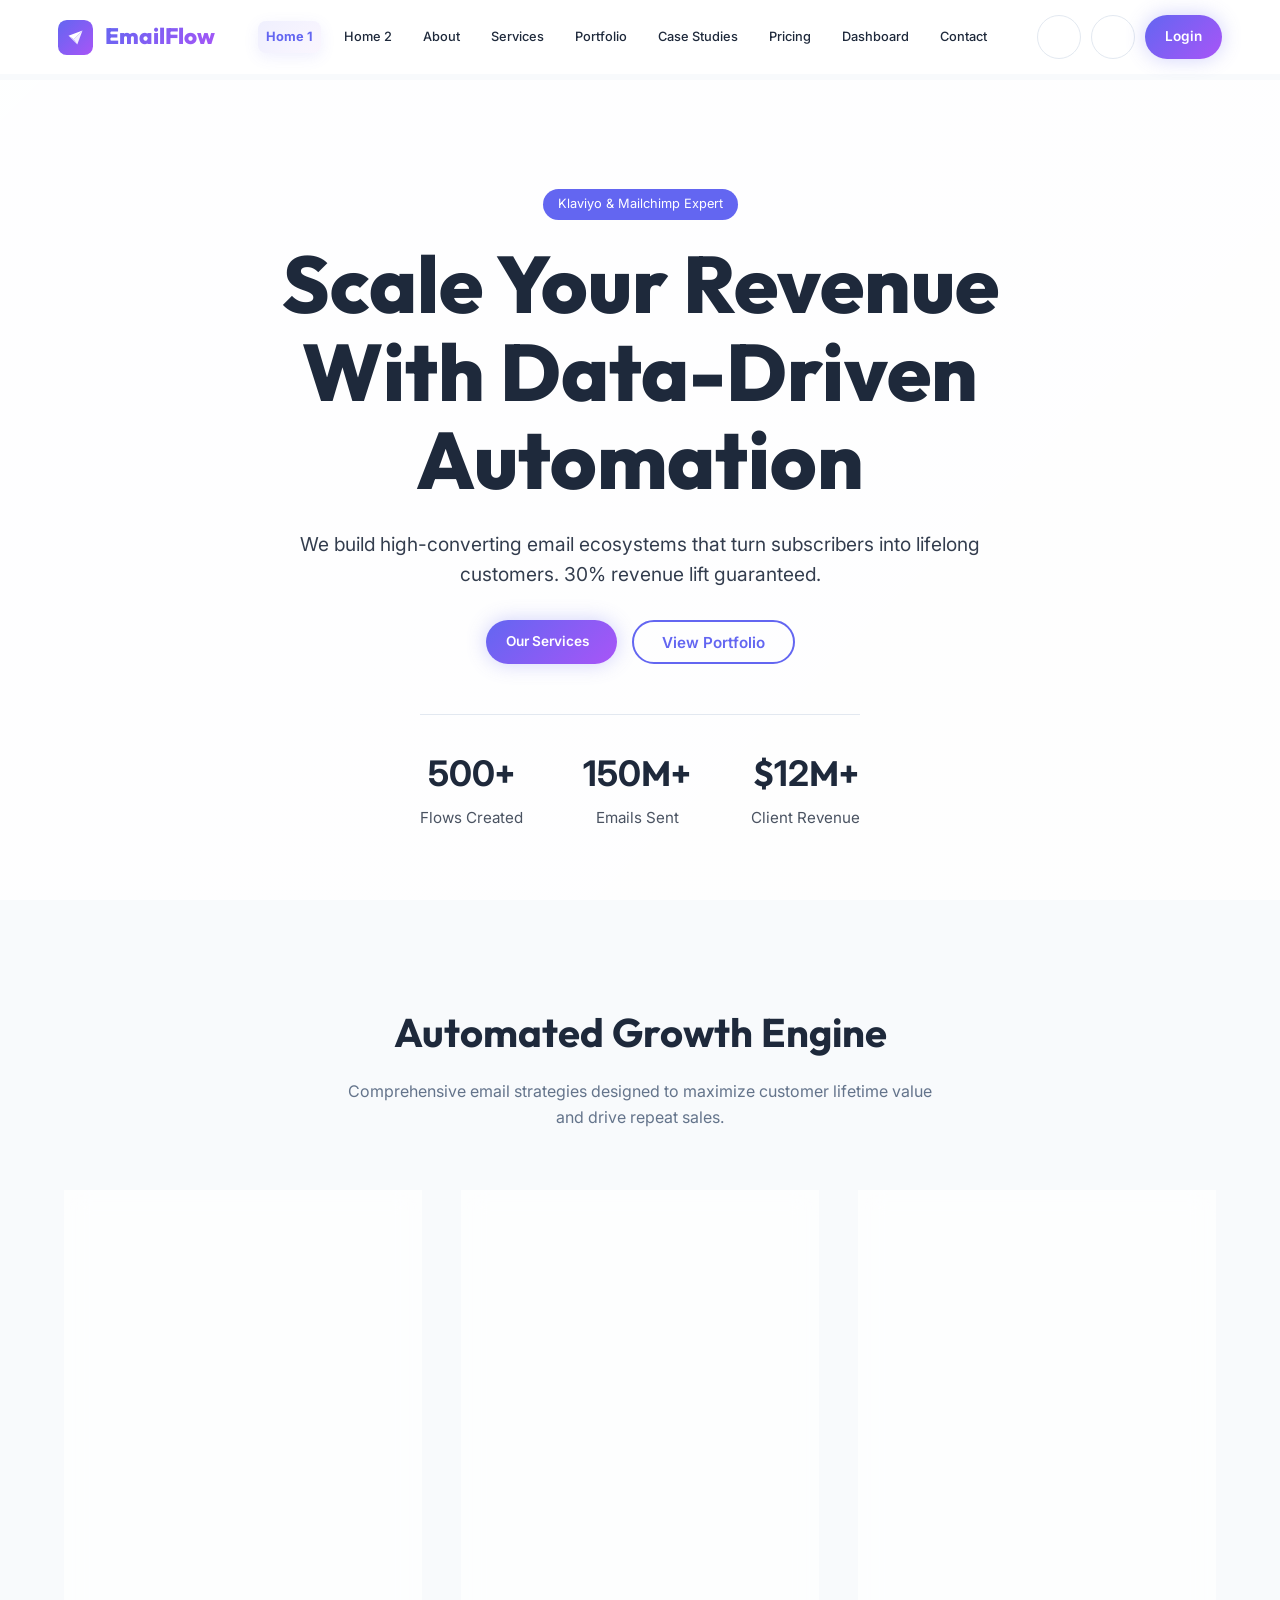
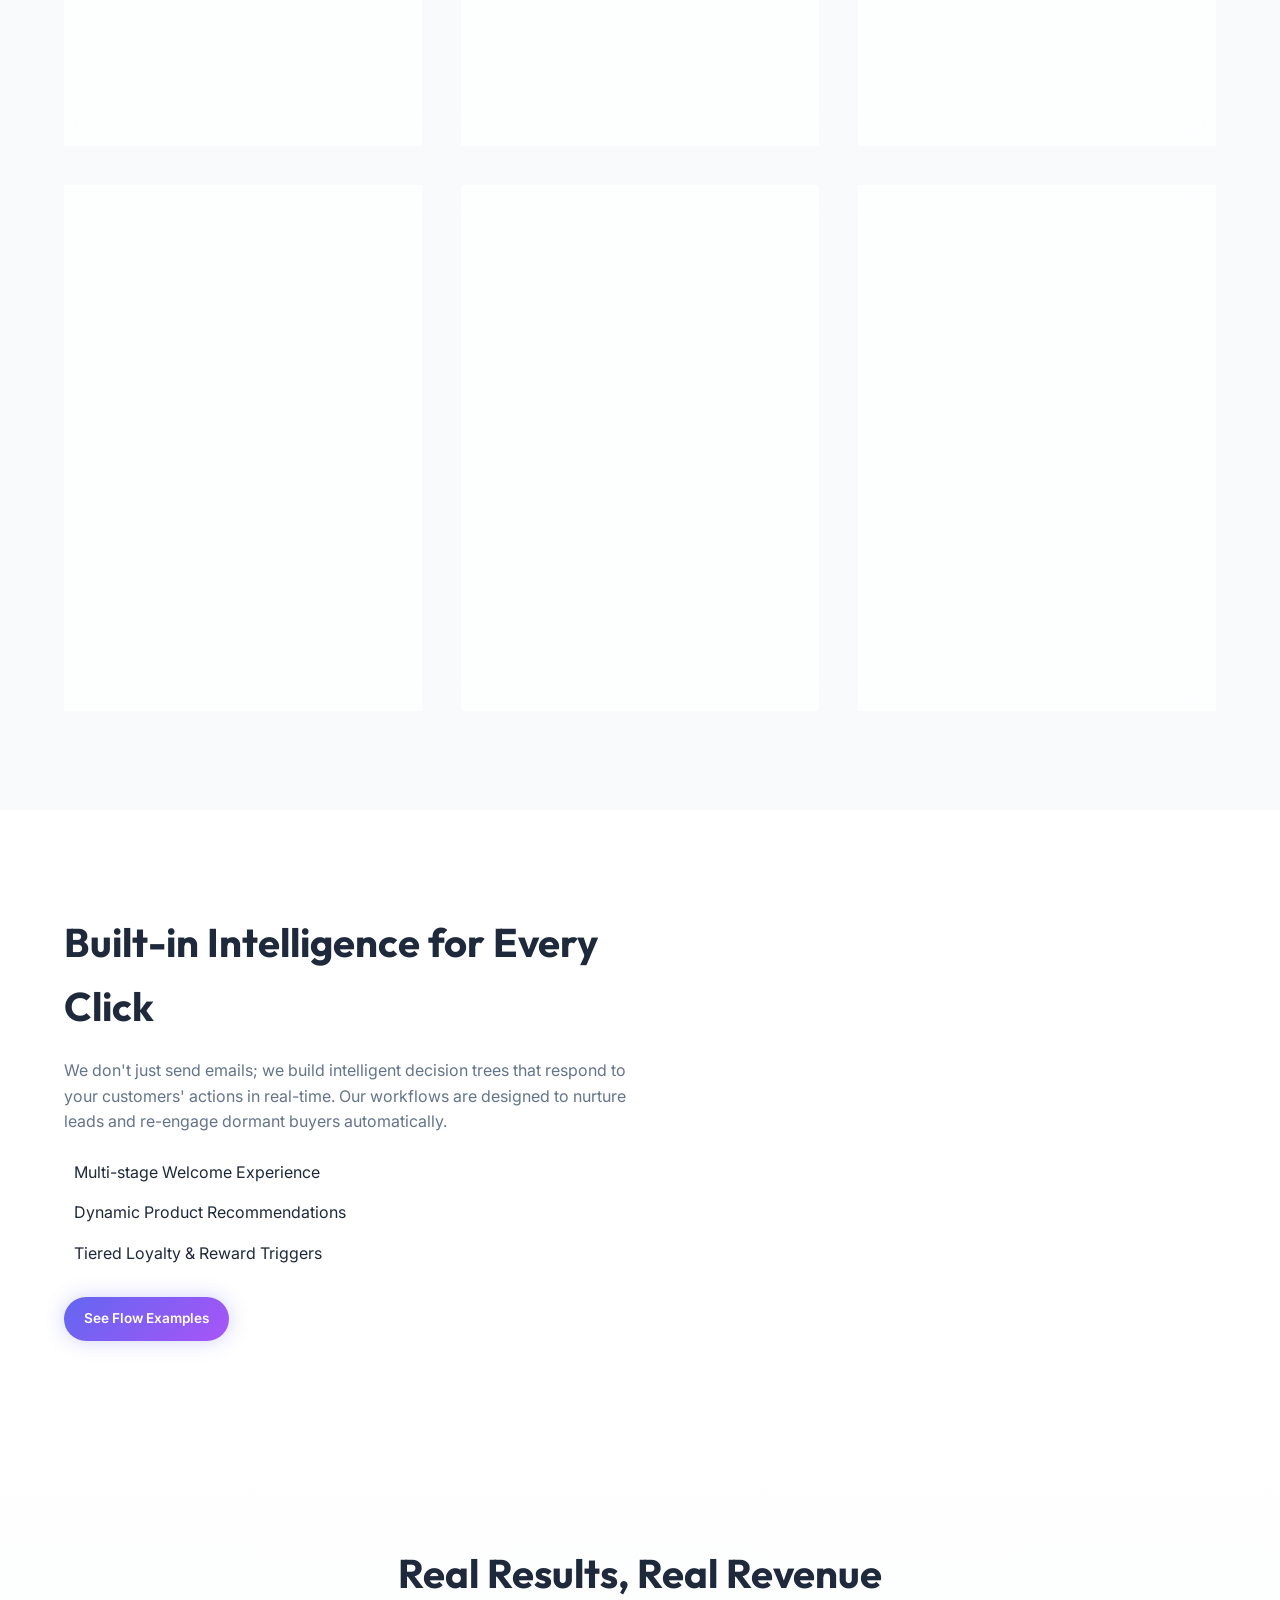
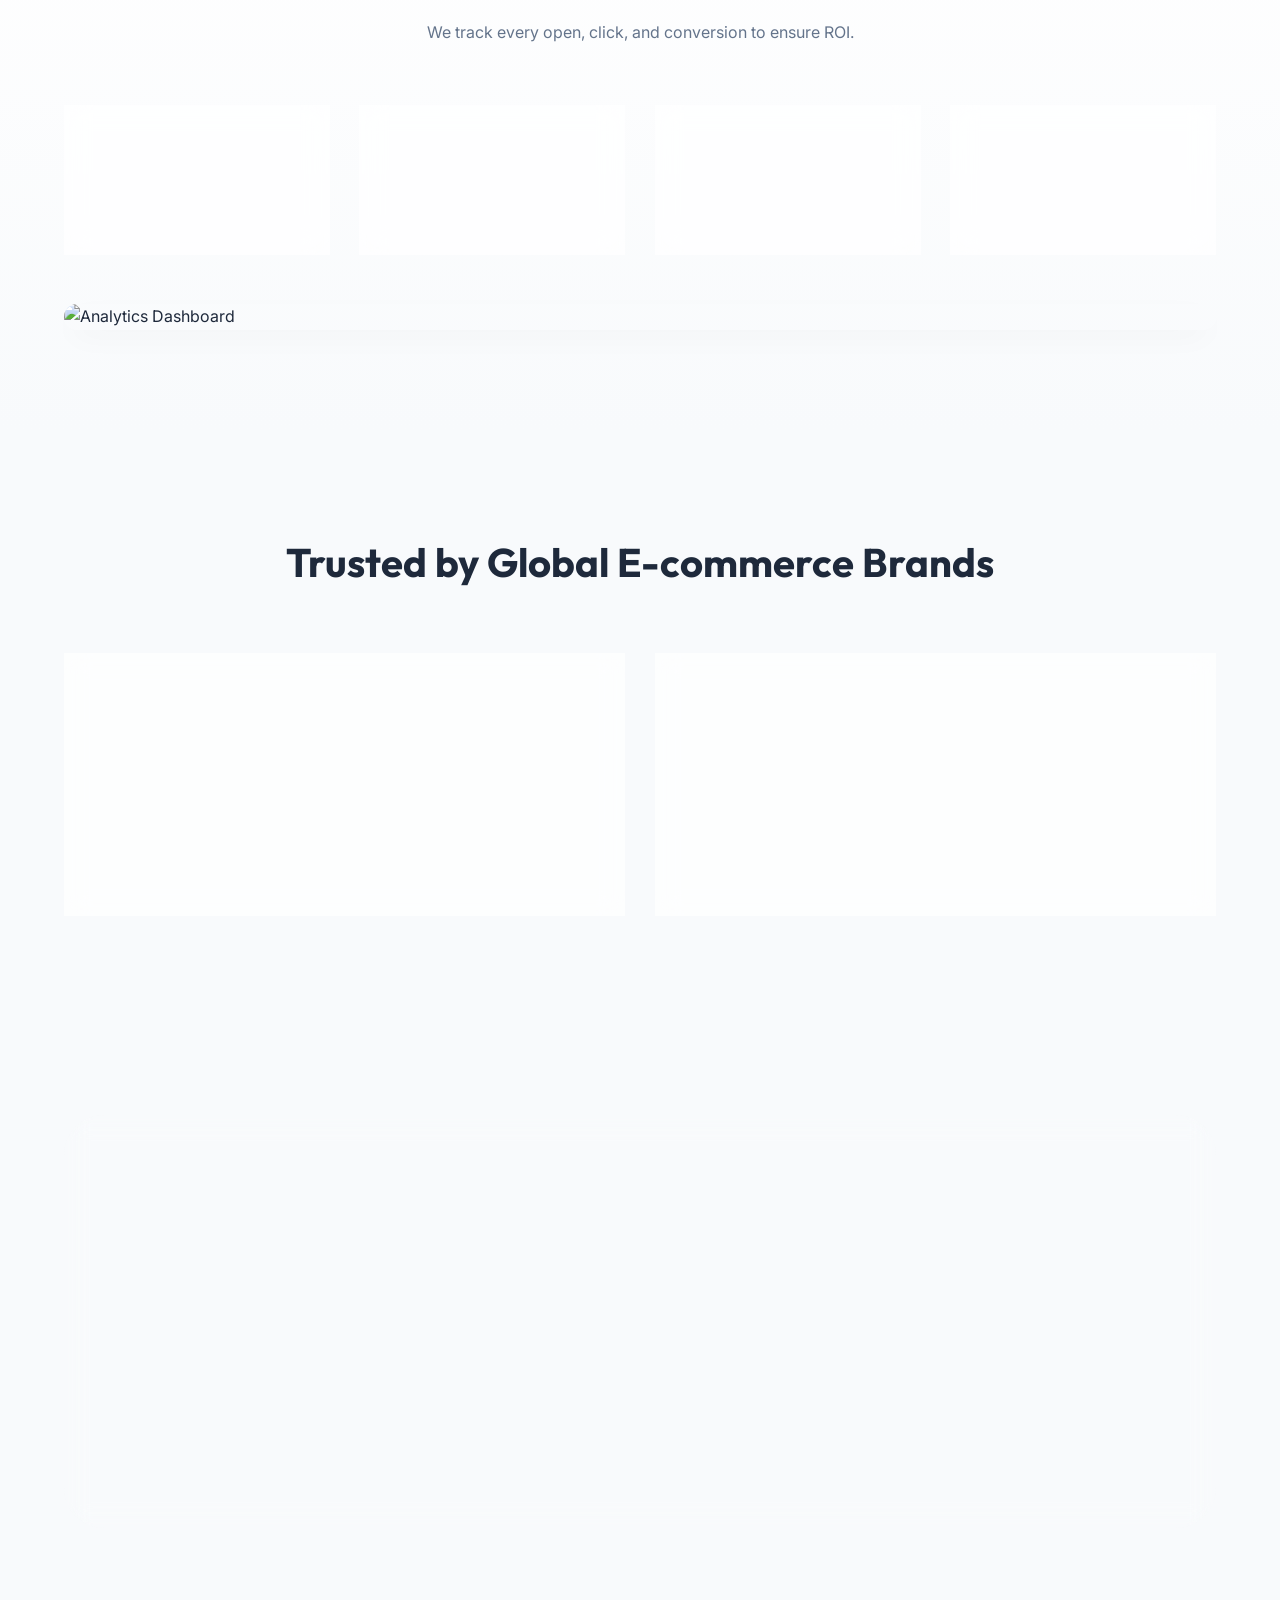
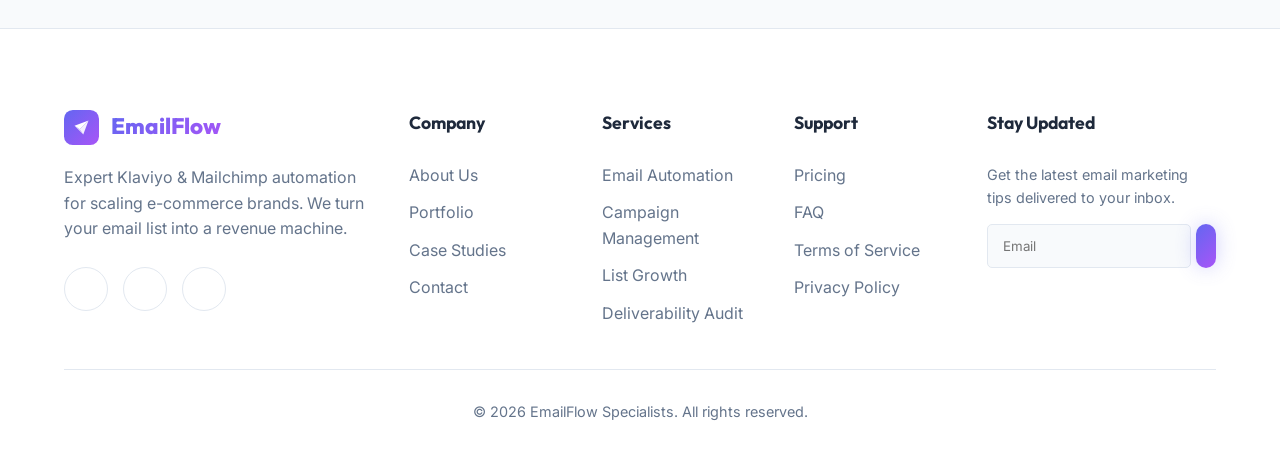
==== commit 95d62b23: "index" ====
--- a/index.html
+++ b/index.html
@@ -42,8 +42,7 @@
 
             <div class="header-actions">
                 <button class="icon-btn" id="theme-toggle" title="Toggle Theme"><i class="ri-moon-line"></i></button>
-                <button class="btn btn-outline" id="rtl-toggle"
-                    style="padding: 0 15px; height: 42px; border-radius: 12px; font-size: 0.8rem; font-weight: 700;">RTL</button>
+                <button class="icon-btn" id="rtl-toggle" title="Switch Direction"><i class="ri-translate-2"></i></button>
                 <a href="pages/login.html" class="btn btn-primary">Login</a>
                 <div class="mobile-toggle" id="mobile-toggle"><i class="ri-menu-line"></i></div>
             </div>
@@ -74,8 +73,7 @@
         <div class="mobile-nav-footer">
             <div class="mobile-nav-btns">
                 <button class="icon-btn theme-toggle-btn"><i class="ri-moon-line"></i></button>
-                <button class="btn btn-outline rtl-toggle-btn"
-                    style="padding: 0 15px; height: 42px; border-radius: 12px; font-size: 0.8rem; font-weight: 700;">RTL</button>
+                <button class="icon-btn rtl-toggle-btn"><i class="ri-translate-2"></i></button>
             </div>
             <a href="pages/login.html" class="btn btn-primary" style="width: 100%;">Login</a>
         </div>
--- a/assets/css/style.css
+++ b/assets/css/style.css
@@ -61,6 +61,16 @@
     text-align: right;
 }
 
+/* Ensure hero content stays centered in all modes */
+.hero-content {
+    text-align: center !important;
+    display: flex !important;
+    flex-direction: column !important;
+    align-items: center !important;
+    justify-content: center !important;
+    margin: 0 auto !important;
+}
+
 [dir="rtl"] .reveal-left {
     transform: translateX(50px);
 }
@@ -153,7 +163,7 @@
 /* Buttons */
 .btn {
     padding: 0 28px;
-    height: 42px;
+    height: 44px;
     border-radius: 50px;
     font-weight: 600;
     cursor: pointer;
@@ -329,8 +339,8 @@
 .icon-btn {
     background: var(--bg-card);
     border: 1px solid var(--border);
-    width: 42px;
-    height: 42px;
+    width: 44px;
+    height: 44px;
     border-radius: 50%;
     display: flex;
     align-items: center;
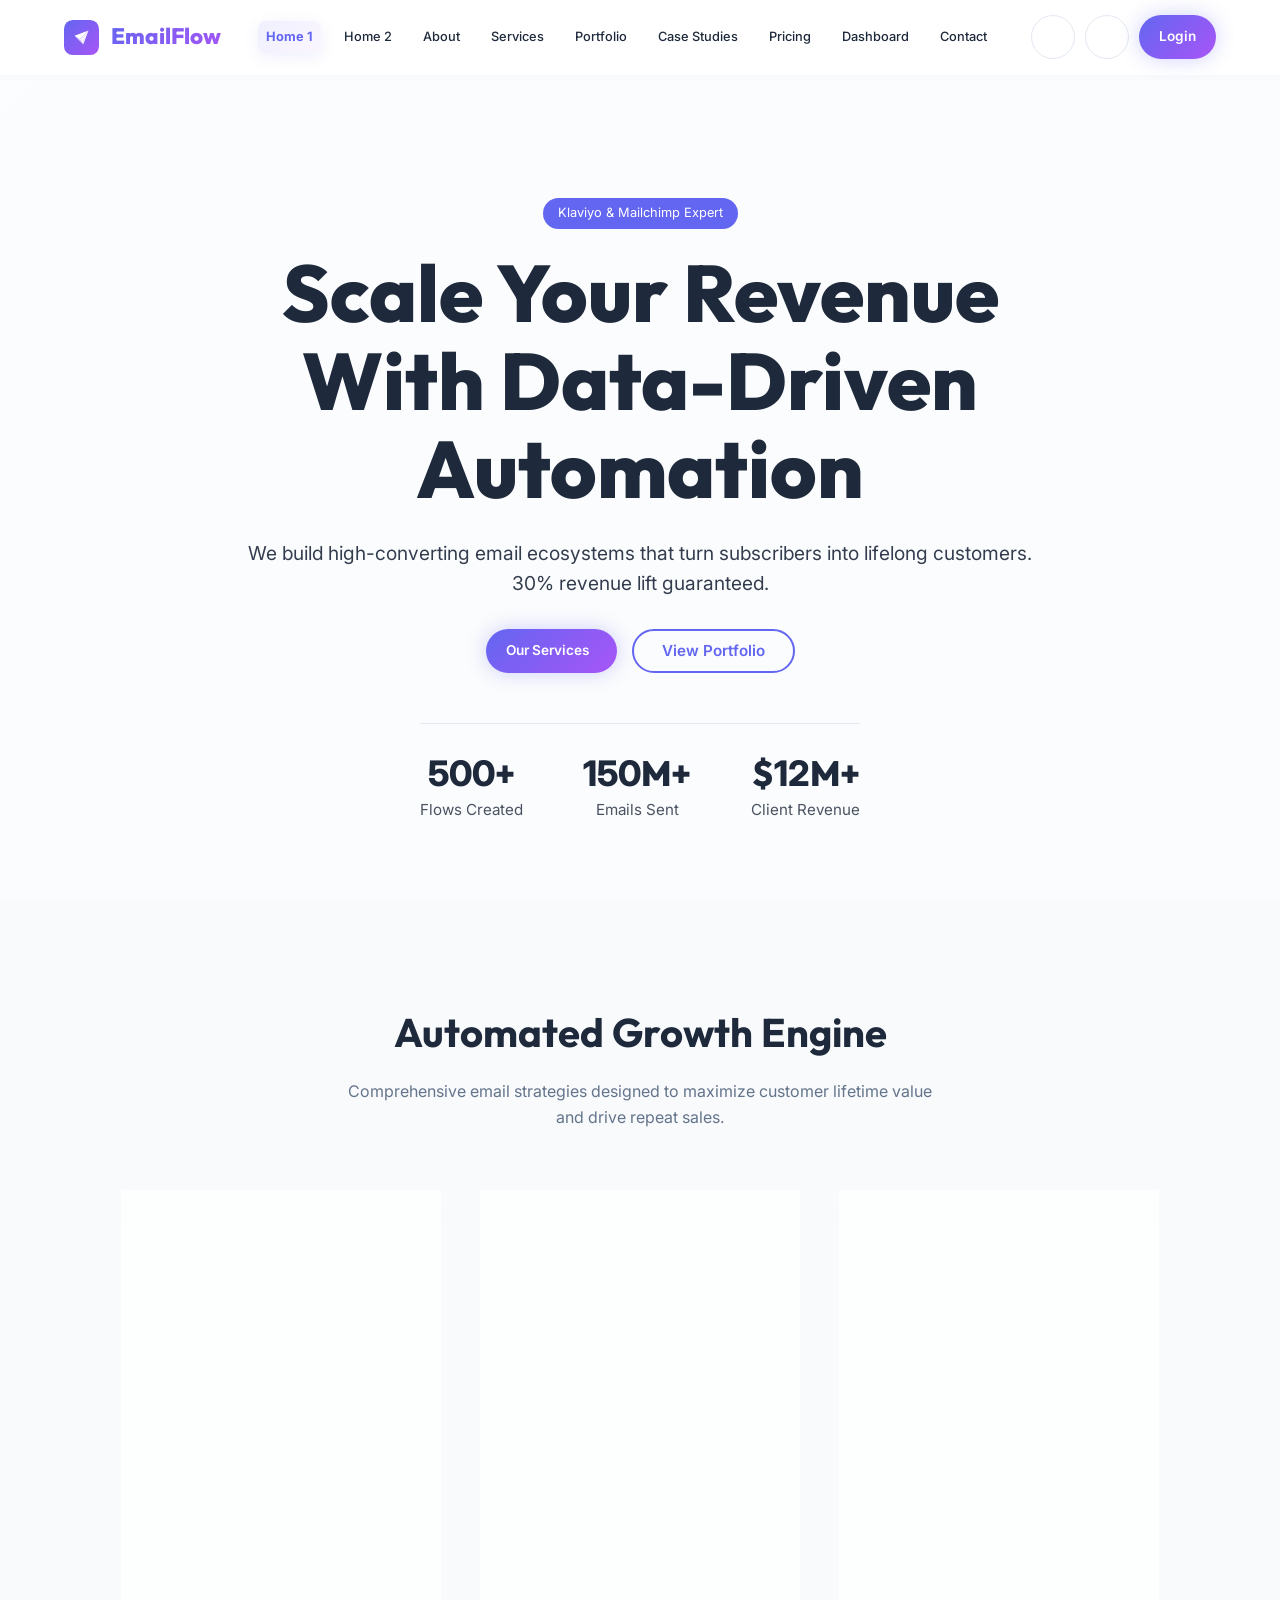
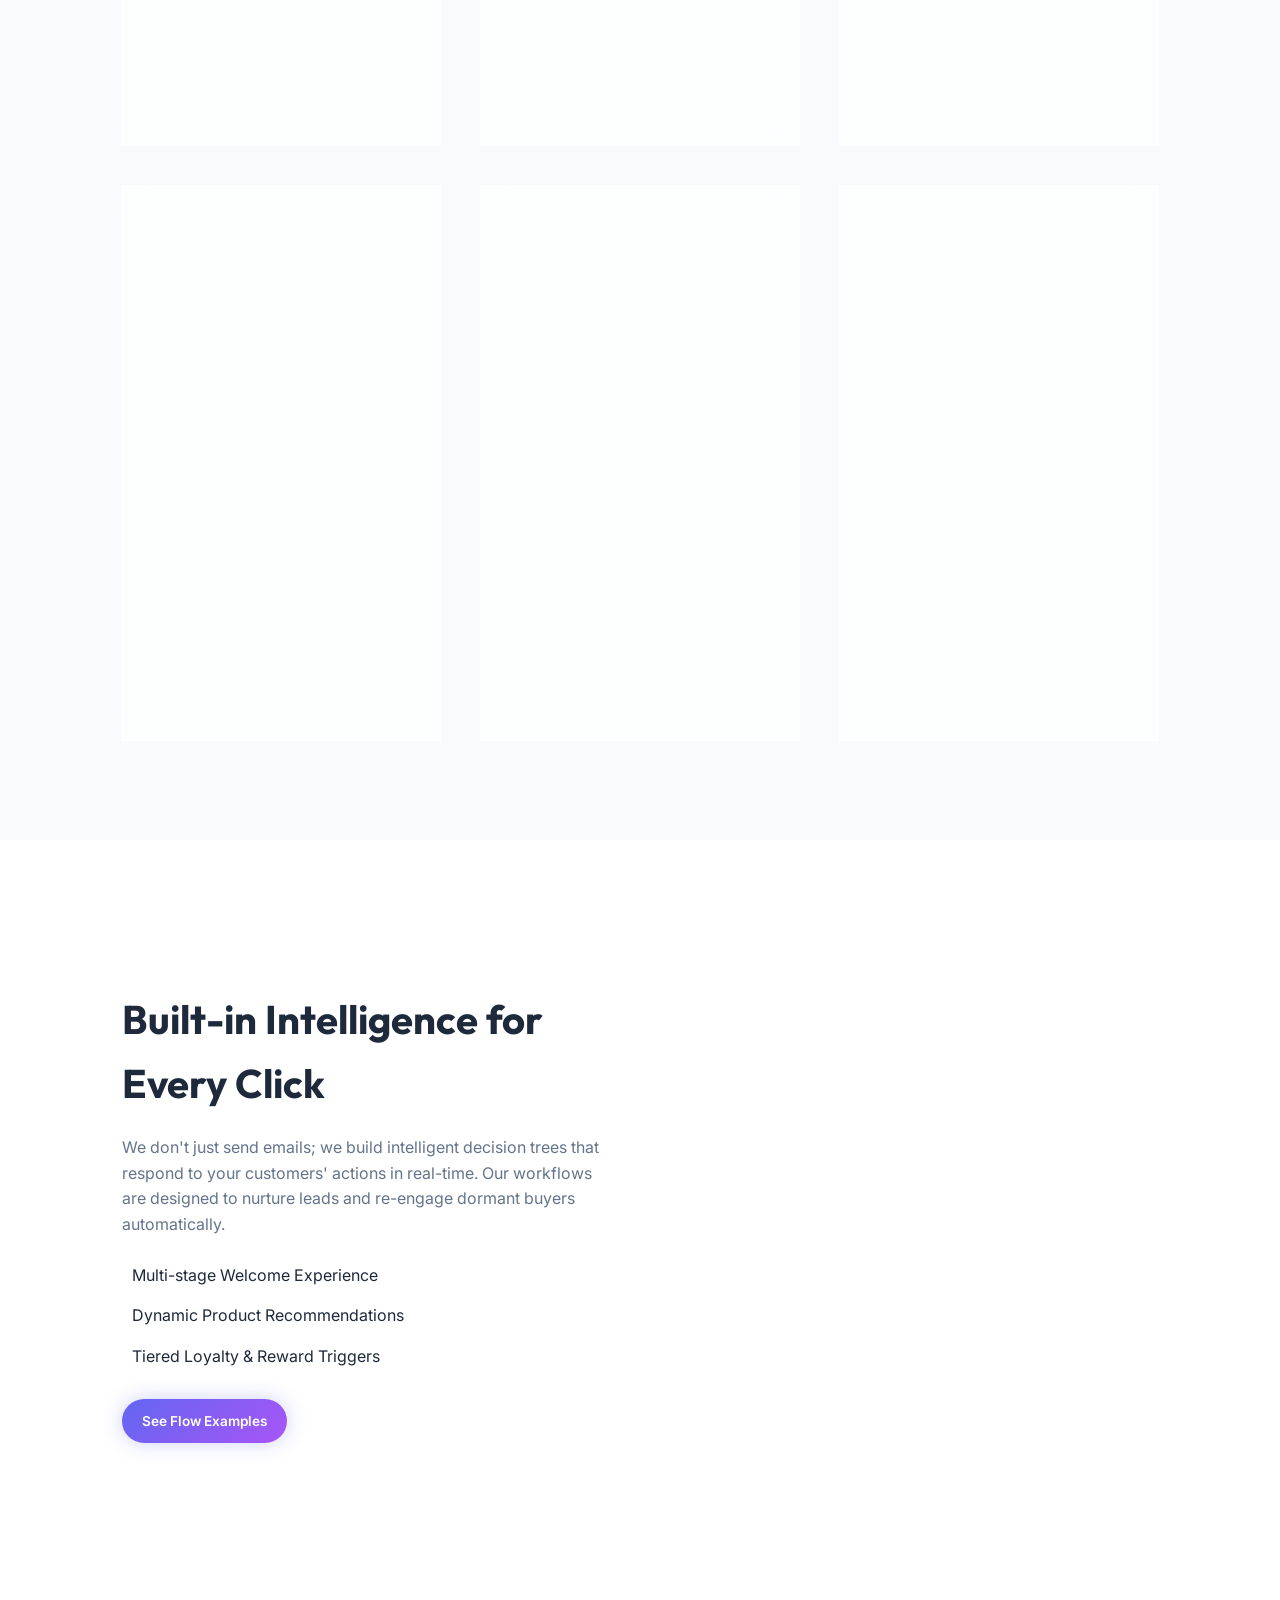
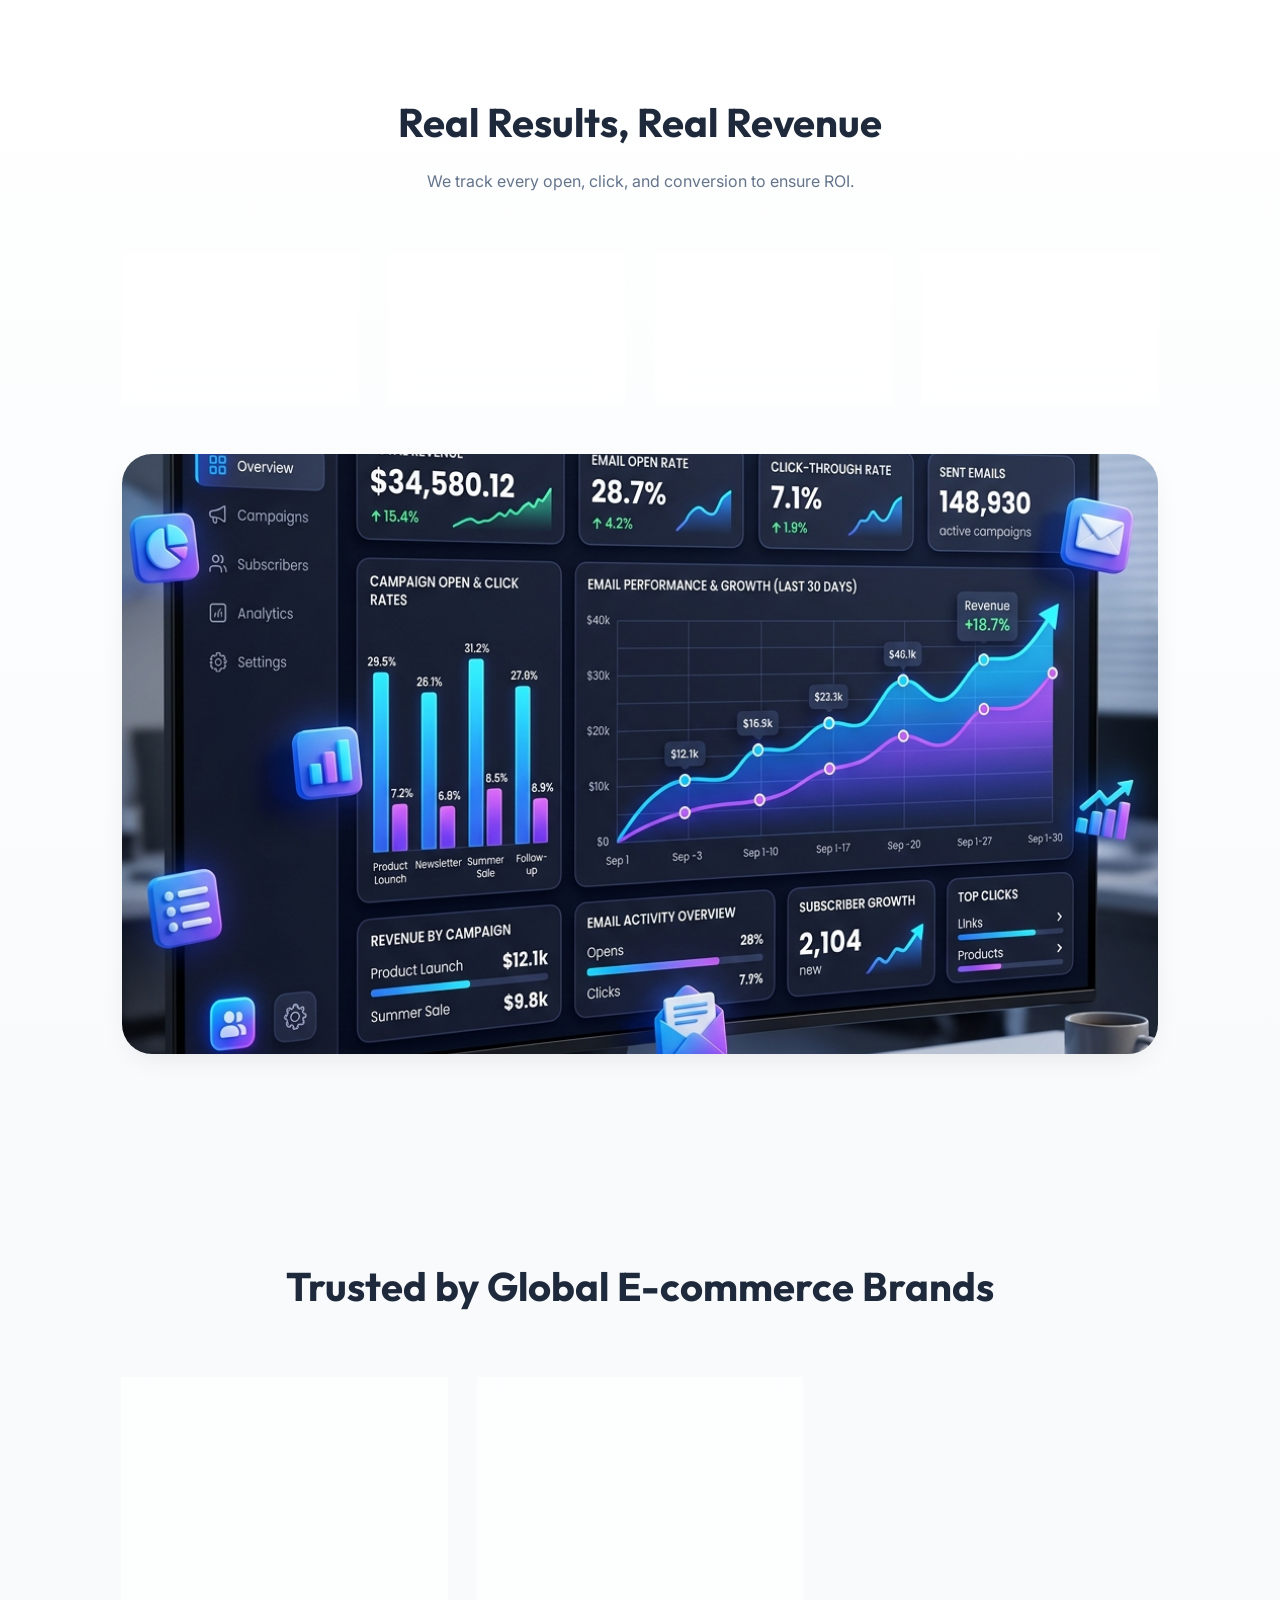
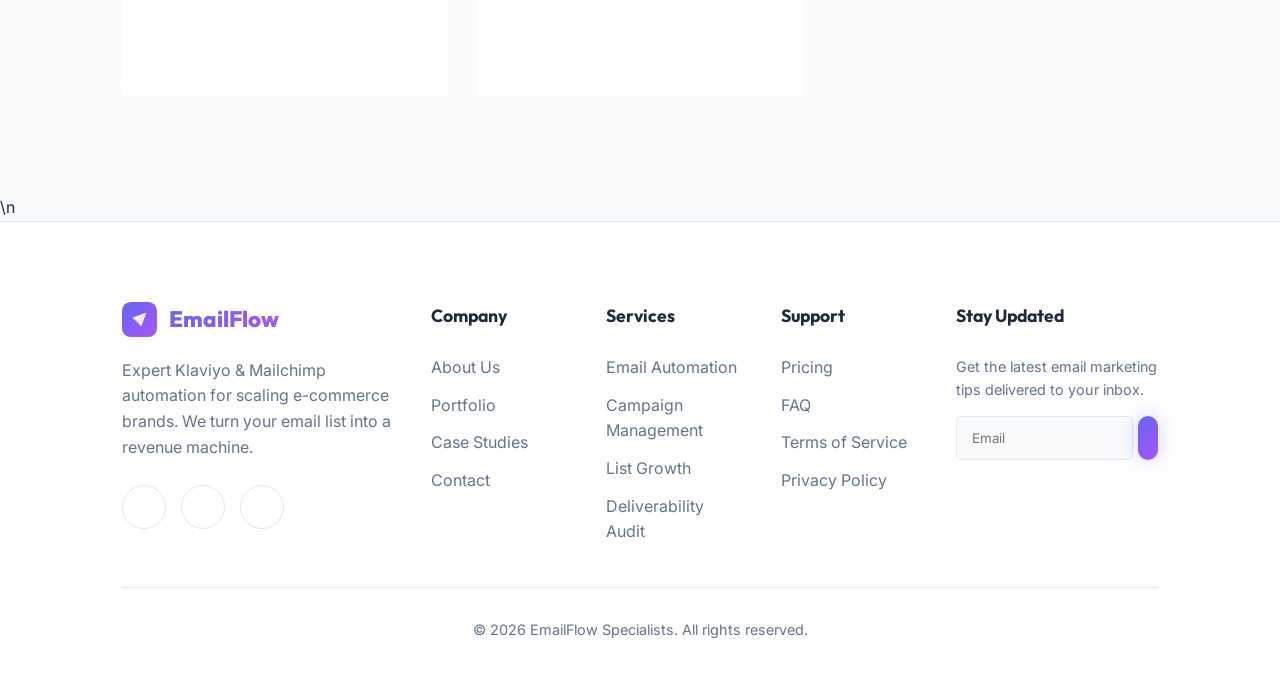
==== commit 71025835: "recorrections" ====
--- a/index.html
+++ b/index.html
@@ -236,7 +236,7 @@
                         </ul>
                         <a href="pages/portfolio.html" class="btn btn-primary">See Flow Examples</a>
                     </div>
-                    <div style="flex: 1; min-width: 300px; max-width: 500px;" class="reveal">
+                    <div style="flex: 1; min-width: 300px;" class="reveal">
                         <div class="glass feature-image-card" style="padding: 20px; border-radius: 40px; position: relative;">
                 <img src="https://images.unsplash.com/photo-1551288049-bebda4e38f71?auto=format&fit=crop&q=80&w=800" alt="Intelligence" style="width: 100%; height: 100%; border-radius: 30px; box-shadow: var(--shadow); object-fit: cover;">
             </div>
@@ -253,7 +253,7 @@
                     <p style="color: var(--text-muted);">We track every open, click, and conversion to ensure ROI.</p>
                 </div>
 
-                <div style="display: grid; grid-template-columns: repeat(auto-fit, minmax(250px, 1fr)); gap: 30px;">
+                <div class="metrics-grid">
                     <div class="glass metric-card" style="padding: 30px; border-radius: 20px; text-align: center;">
                         <h4 style="color: var(--primary); font-size: 2rem; margin-bottom: 10px;">45%</h4>
                         <p style="font-weight: 600;">Avg. Open Rate</p>
@@ -274,8 +274,8 @@
 
                 <div class="reveal"
                     style="margin-top: 50px; border-radius: 30px; overflow: hidden; box-shadow: var(--shadow);">
-                    <img src="https://images.unsplash.com/photo-1551288049-bebda4e38f71?auto=format&fit=crop&q=80&w=1200" alt="Analytics Dashboard"
-                        style="width: 100%; height: 500px; object-fit: cover;">
+                    <img src="assets/images/analytics-dashboard.png" alt="Analytics Dashboard"
+                        style="width: 100%; height: auto; min-height: 250px; max-height: 600px; object-fit: cover; display: block;">
                 </div>
             </div>
         </section>
@@ -287,7 +287,7 @@
                     <h2 style="font-size: 2.5rem; margin-bottom: 15px;">Trusted by Global E-commerce Brands</h2>
                 </div>
 
-                <div style="display: grid; grid-template-columns: repeat(auto-fit, minmax(300px, 1fr)); gap: 30px;">
+                <div class="testimonial-grid">
                     <div class="glass reveal" style="padding: 40px; border-radius: 24px;">
                         <div style="display: flex; gap: 2px; color: #fbbf24; margin-bottom: 20px;">
                             <i class="ri-star-fill"></i><i class="ri-star-fill"></i><i class="ri-star-fill"></i><i
@@ -326,25 +326,7 @@
             </div>
         </section>
 
-        <!-- Section 6: Newsletter/CTA -->
-        <section>
-            <div class="container">
-                <div class="glass reveal"
-                    style="background: linear-gradient(135deg, var(--primary), var(--secondary)); color: white; padding: 80px 40px; border-radius: 40px; text-align: center;">
-                    <h2 class="cta-title" style="color: white; margin-bottom: 20px;">Ready to automate your growth?</h2>
-                    <p style="font-size: 1.2rem; margin-bottom: 40px; opacity: 0.9;">Join 50+ brands scaling with
-                        EmailFlow Book your free 30-min strategy audit today.</p>
-
-                    <form class="cta-form reveal">
-                        <input type="email" placeholder="Your work email" class="cta-input">
-                        <button type="submit" class="cta-btn">Get Started</button>
-                    </form>
-
-                    <p style="margin-top: 20px; font-size: 0.9rem; opacity: 0.8;">No credit card required. Cancel
-                        anytime.</p>
-                </div>
-            </div>
-        </section>
+ \n
     </main>
 
     <!-- Footer -->
--- a/assets/css/style.css
+++ b/assets/css/style.css
@@ -22,7 +22,7 @@
     
     /* Hero Section Defaults (Light Theme) */
     --hero-text: #1e293b;
-    --hero-overlay: linear-gradient(135deg, rgba(255, 255, 255, 0.9), rgba(255, 255, 255, 0.8));
+    --hero-overlay: linear-gradient(135deg, rgba(255, 255, 255, 0.5), rgba(255, 255, 255, 0.4));
 
     /* Transitions */
     --transition: all 0.3s cubic-bezier(0.4, 0, 0.2, 1);
@@ -38,7 +38,7 @@
     --glass-bg: rgba(255, 255, 255, 0.7);
     --glass-border: rgba(255, 255, 255, 0.3);
     --hero-text: #1e293b;
-    --hero-overlay: linear-gradient(135deg, rgba(255, 255, 255, 0.9), rgba(255, 255, 255, 0.8));
+    --hero-overlay: linear-gradient(135deg, rgba(255, 255, 255, 0.5), rgba(255, 255, 255, 0.4));
 }
 
 .dark-theme {
@@ -154,6 +154,7 @@
     max-width: 1280px;
     margin: 0 auto;
     width: 100%;
+    padding: 0 5%;
 }
 
 .toggle-icon {
@@ -233,17 +234,19 @@
     left: 0;
     width: 100%;
     z-index: 1000;
-    padding: 15px 3%;
+    padding: 15px 0;
     transition: var(--transition);
     background: var(--bg-nav);
     backdrop-filter: blur(15px);
     -webkit-backdrop-filter: blur(15px);
-    border-bottom: none;
+    border-bottom: 1px solid transparent;
 }
 
 header.scrolled {
-    padding: 10px 5%;
+    padding: 10px 0;
     box-shadow: 0 10px 30px rgba(0, 0, 0, 0.1);
+    background: var(--bg-nav);
+    border-bottom: 1px solid var(--border);
 }
 
 /* Adjust main content for fixed header */
@@ -263,7 +266,7 @@
     display: flex;
     align-items: center;
     justify-content: space-between;
-    padding: 0 20px;
+    padding: 0 5%;
     gap: 15px;
 }
 
@@ -352,9 +355,15 @@
 }
 
 .icon-btn:hover {
-    background: var(--primary);
-    color: white;
-    border-color: var(--primary);
+    background: var(--primary) !important;
+    color: white !important;
+    border-color: var(--primary) !important;
+    transform: translateY(-5px);
+    box-shadow: var(--glow);
+}
+
+.icon-btn:hover i {
+    color: white !important;
 }
 
 /* Animations */
@@ -412,12 +421,21 @@
     padding: 0 5%;
 }
 
-.hero-content h1 {
+.hero-content h1,
+.hero-content h2,
+.hero-content h3 {
     color: var(--hero-text);
-    font-size: clamp(2.2rem, 8vw, 5rem);
     line-height: 1.1;
     margin-bottom: 25px;
     font-weight: 800;
+}
+
+.hero-content h1 {
+    font-size: clamp(2.2rem, 8vw, 5rem);
+}
+
+.hero-content h2 {
+    font-size: clamp(1.8rem, 6vw, 3.5rem);
 }
 
 .hero-content p {
@@ -457,6 +475,8 @@
 }
 
 .light-theme .hero-content h1,
+.light-theme .hero-content h2,
+.light-theme .hero-content h3,
 .light-theme .hero-content p,
 .light-theme .hero-stats h3,
 .light-theme .hero-stats p {
@@ -526,7 +546,7 @@
     }
 }
 
-@media (max-width: 1024px) {
+@media (max-width: 1150px) {
     header {
         padding: 12px 0;
     }
@@ -546,6 +566,8 @@
     .header-actions {
         display: flex;
         justify-content: flex-end;
+        align-items: center;
+        gap: 15px;
     }
 
     .header-actions #theme-toggle,
@@ -559,7 +581,9 @@
     }
     
     .mobile-toggle {
-        display: block !important;
+        display: flex !important;
+        align-items: center;
+        justify-content: center;
     }
     
     .footer-grid {
@@ -593,11 +617,123 @@
     }
 }
 
+/* Feature Image Card */
+.feature-image-card {
+    width: 100%;
+    height: 400px;
+    display: flex;
+    align-items: center;
+    justify-content: center;
+}
+
+@media (min-width: 1024px) {
+    .feature-image-card {
+        height: 550px;
+    }
+}
+
+@media (max-width: 768px) {
+    .feature-image-card {
+        height: 300px;
+    }
+}
+
+/* Metric Cards */
+.metrics-grid {
+    display: grid;
+    grid-template-columns: repeat(auto-fit, minmax(200px, 1fr));
+    gap: 30px;
+}
+
+@media (min-width: 1024px) {
+    .metrics-grid {
+        grid-template-columns: repeat(4, 1fr);
+    }
+}
+
+@media (max-width: 768px) {
+    .metrics-grid {
+        grid-template-columns: 1fr 1fr;
+    }
+}
+
+@media (max-width: 480px) {
+    .metrics-grid {
+        grid-template-columns: 1fr;
+    }
+}
+
+/* Testimonial Grid */
+.testimonial-grid {
+    display: grid;
+    grid-template-columns: repeat(auto-fit, minmax(300px, 1fr));
+    gap: 30px;
+}
+
+@media (min-width: 1024px) {
+    .testimonial-grid {
+        grid-template-columns: repeat(3, 1fr);
+    }
+}
+
+@media (max-width: 991px) {
+    .testimonial-grid {
+        grid-template-columns: 1fr 1fr;
+    }
+}
+
+@media (max-width: 600px) {
+    .testimonial-grid {
+        grid-template-columns: 1fr;
+    }
+}
+
 /* Feature Cards */
 .feature-grid {
     display: grid;
-    grid-template-columns: repeat(auto-fit, minmax(350px, 1fr));
+    grid-template-columns: repeat(auto-fit, minmax(300px, 1fr));
     gap: 40px;
+}
+
+/* Services Page Specific Grid */
+@media (min-width: 769px) and (max-width: 1150px) {
+    .services-grid {
+        grid-template-columns: repeat(2, 1fr) !important;
+    }
+    .services-grid .feature-card:nth-child(3) {
+        grid-column: span 2;
+        justify-self: center;
+        max-width: 500px;
+    }
+}
+
+@media (max-width: 768px) {
+    .services-grid {
+        grid-template-columns: 1fr !important;
+    }
+    .services-grid .feature-card:nth-child(3) {
+        grid-column: auto;
+        max-width: 100%;
+    }
+}
+
+/* Contact Page Specific Grid */
+@media (min-width: 769px) and (max-width: 1024px) {
+    .contact-grid {
+        grid-template-columns: repeat(2, 1fr) !important;
+    }
+    .contact-grid > .glass:nth-child(3) {
+        grid-column: span 2;
+        justify-self: center;
+        max-width: 450px;
+        width: 100%;
+    }
+}
+
+@media (max-width: 768px) {
+    .contact-grid {
+        grid-template-columns: 1fr !important;
+    }
 }
 
 @media (min-width: 1200px) {
@@ -684,9 +820,14 @@
 
 .mobile-toggle {
     display: none;
-    font-size: 1.5rem;
+    font-size: 1.8rem;
     cursor: pointer;
     color: var(--text-main);
+    line-height: 1;
+    height: 44px;
+    width: 44px;
+    align-items: center;
+    justify-content: center;
 }
 
 /* Mobile Navigation */
@@ -998,7 +1139,7 @@
     min-width: 320px;
 }
 
-@media (max-width: 1024px) {
+@media (max-width: 1150px) {
     .hero-2-flex {
         gap: 40px;
         flex-direction: column;
@@ -1031,6 +1172,56 @@
     }
 }
 
+/* Conversion Section (Services Page) */
+.conversion-flex {
+    display: flex;
+    align-items: center;
+    gap: 80px;
+}
+
+.conversion-image {
+    flex: 1;
+    max-width: 480px;
+}
+
+.conversion-image img {
+    width: 100%;
+    height: auto;
+    display: block;
+}
+
+@media (max-width: 1024px) {
+    .conversion-flex {
+        flex-direction: column !important;
+        text-align: center;
+        gap: 40px !important;
+    }
+    
+    .conversion-image {
+        max-width: 100% !important;
+        width: 100%;
+    }
+
+    .conversion-image img {
+        height: 450px !important;
+        object-fit: cover;
+    }
+
+    .conversion-flex h2 {
+        font-size: 2.2rem;
+    }
+    
+    .conversion-flex > div:last-child {
+        width: 100%;
+    }
+}
+
+@media (max-width: 600px) {
+    .conversion-image img {
+        height: 300px !important;
+    }
+}
+
 /* Roadmap Grid */
 .roadmap-grid {
     grid-template-columns: repeat(4, 1fr);
@@ -1048,30 +1239,51 @@
     }
 }
 
-/* Campaign Grid */
+/* Campaign Grid - Professional Responsive Layout */
 .campaign-grid {
+    display: grid;
     grid-template-columns: repeat(3, 1fr);
+    gap: 30px;
+    margin: 0 auto;
+    width: 100%;
+}
+
+.campaign-grid .feature-card {
+    height: 100%;
+    display: flex;
+    flex-direction: column;
+}
+
+.campaign-grid .card-img {
+    height: 250px;
+    overflow: hidden;
+    border-radius: 20px 20px 0 0;
+}
+
+.campaign-grid .card-img img {
+    width: 100%;
+    height: 100%;
+    object-fit: cover;
+    transition: var(--transition);
+}
+
+.campaign-grid .card-content {
+    padding: 25px;
+    flex: 1;
+    display: flex;
+    flex-direction: column;
 }
 
 @media (max-width: 1024px) {
     .campaign-grid {
-        grid-template-columns: 1fr 1fr;
-    }
-    .campaign-grid > div:last-child:nth-child(odd) {
-        grid-column: 1 / span 2;
-        max-width: 500px;
-        margin: 0 auto;
-        width: 100%;
-    }
-}
-
-@media (max-width: 600px) {
+        grid-template-columns: repeat(2, 1fr);
+    }
+}
+
+@media (max-width: 768px) {
     .campaign-grid {
         grid-template-columns: 1fr;
-    }
-    .campaign-grid > div:last-child:nth-child(odd) {
-        grid-column: auto;
-        max-width: 100%;
+        max-width: 500px;
     }
 }
 
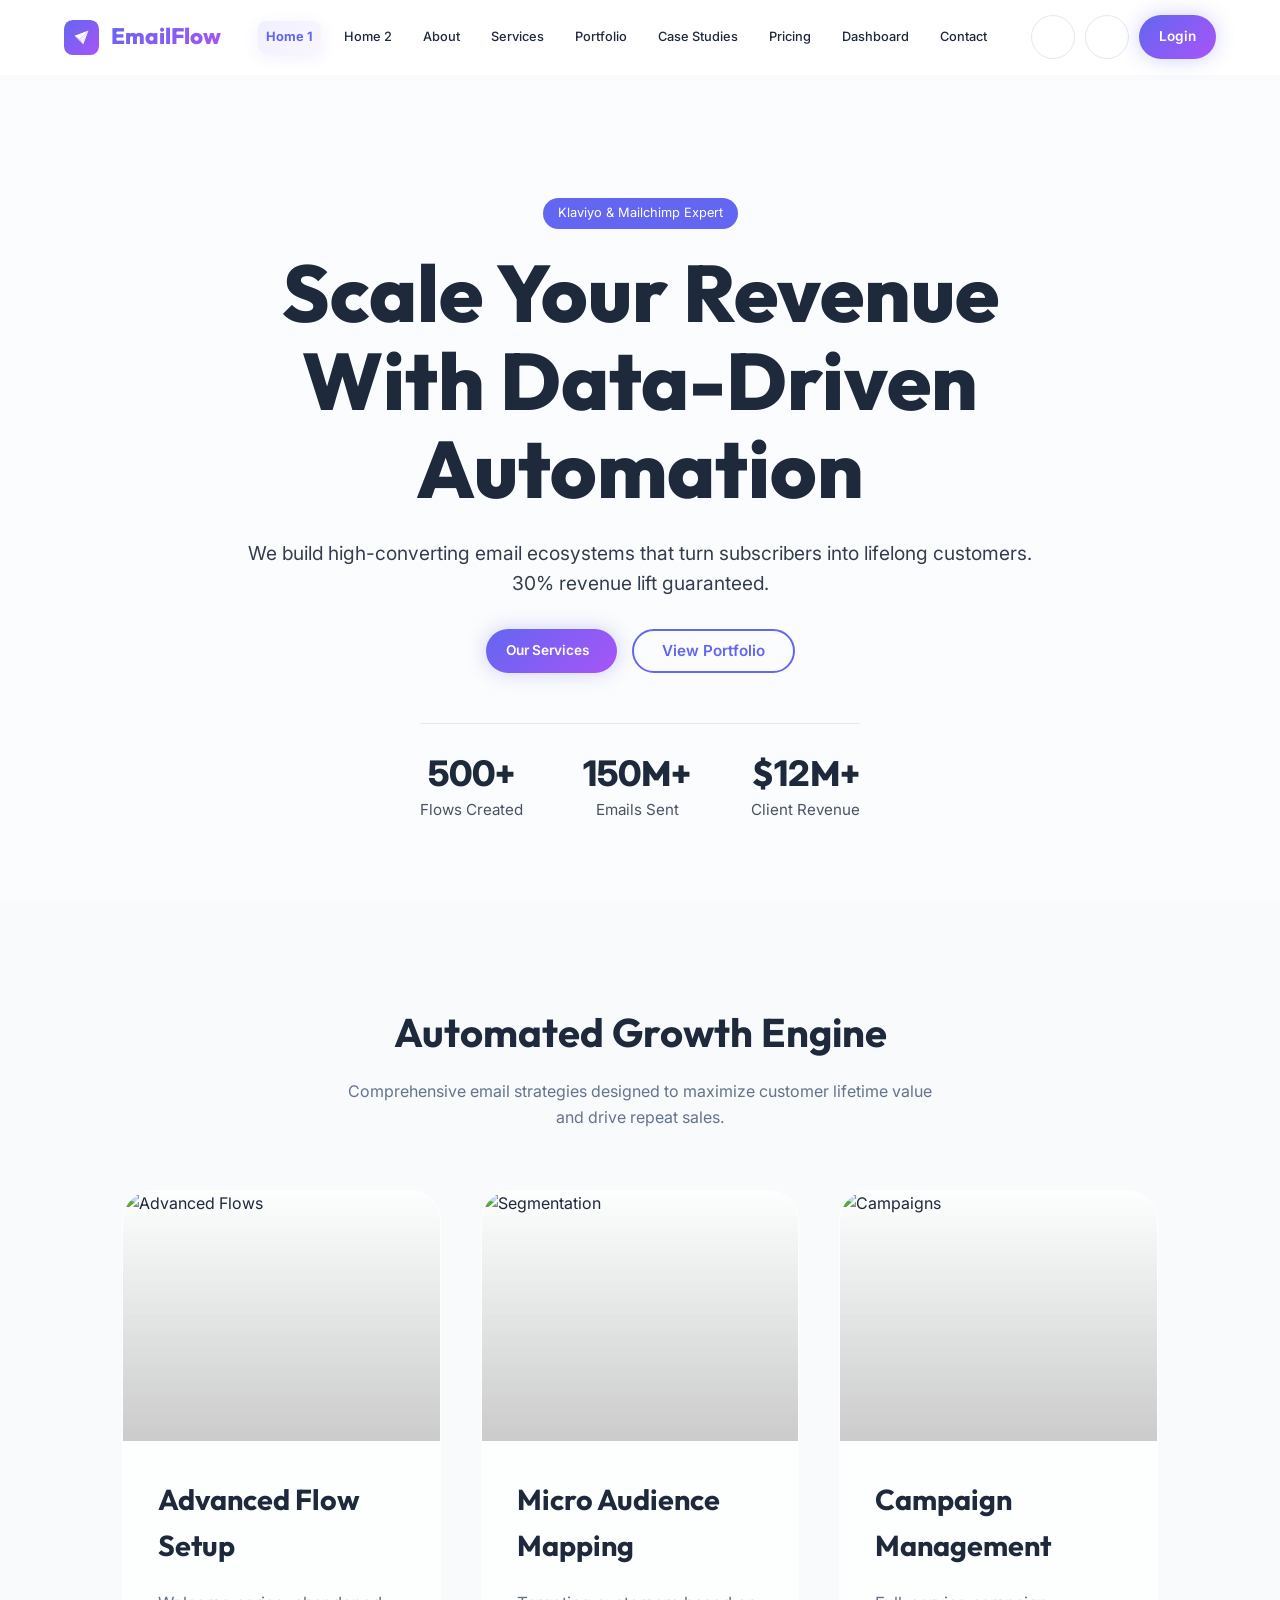
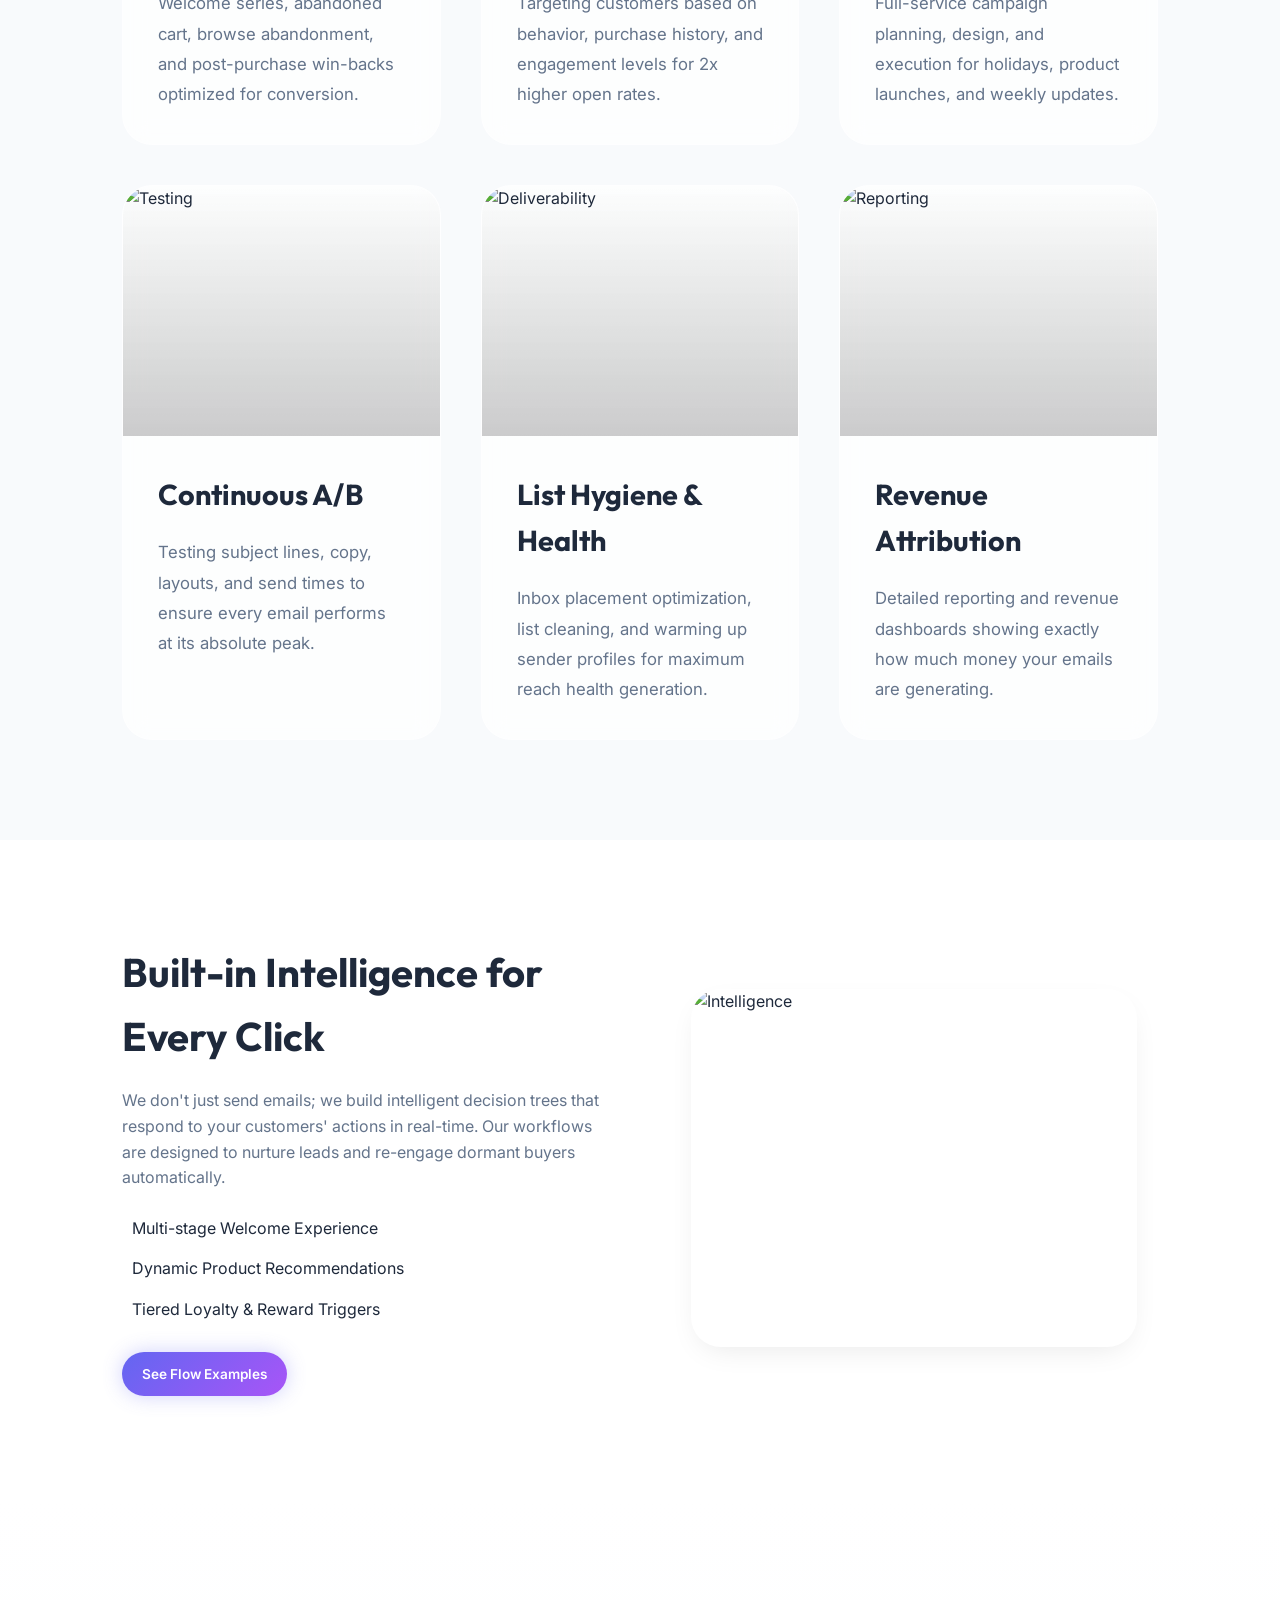
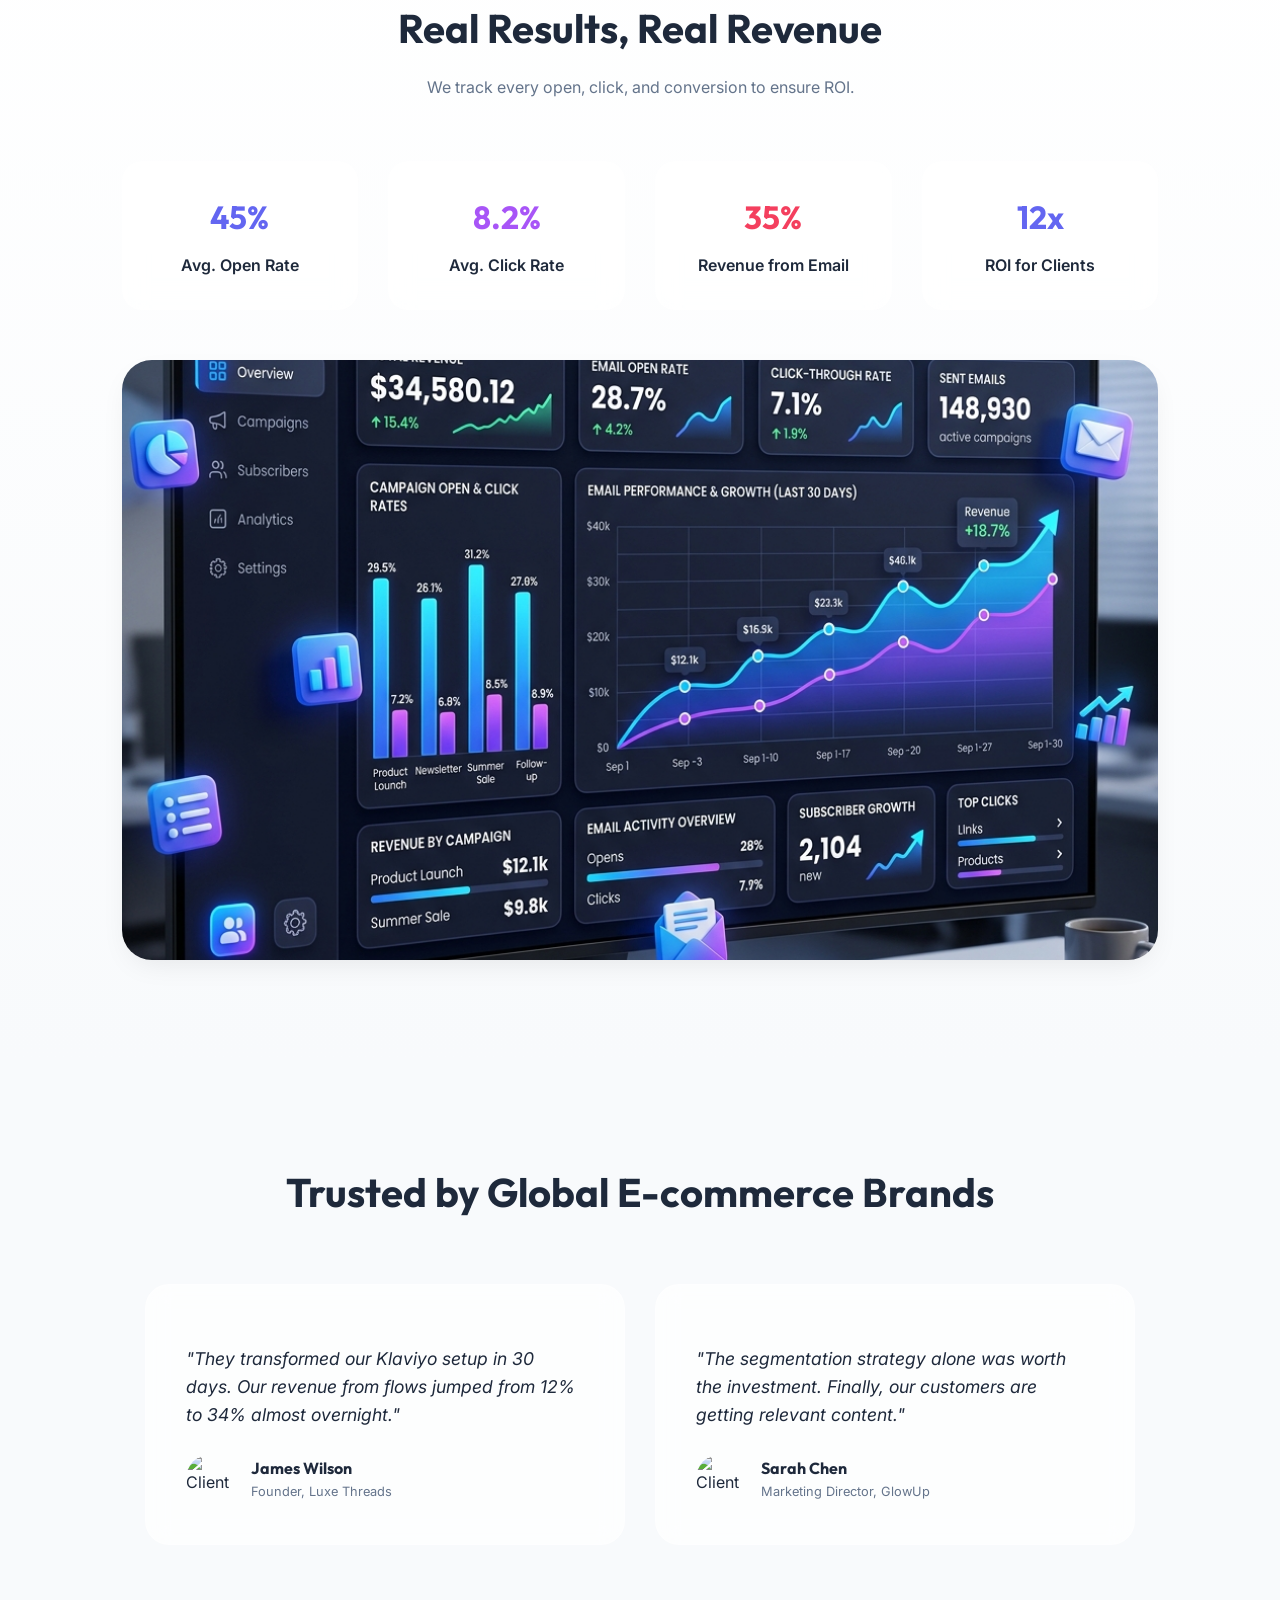
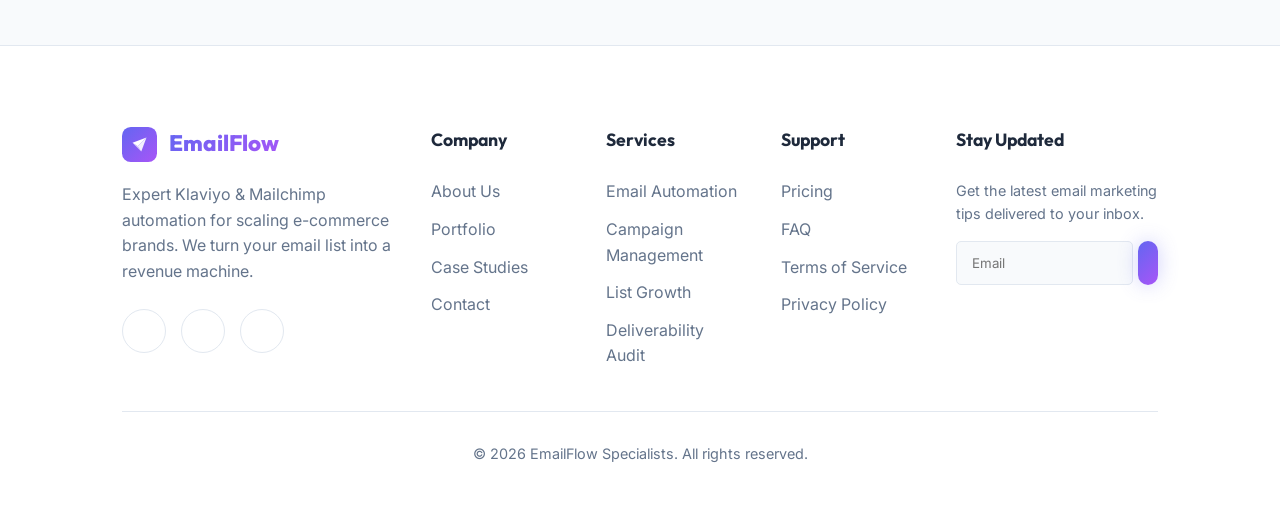
==== commit db194541: "doc3" ====
--- a/index.html
+++ b/index.html
@@ -42,7 +42,8 @@
 
             <div class="header-actions">
                 <button class="icon-btn" id="theme-toggle" title="Toggle Theme"><i class="ri-moon-line"></i></button>
-                <button class="icon-btn" id="rtl-toggle" title="Switch Direction"><i class="ri-translate-2"></i></button>
+                <button class="icon-btn" id="rtl-toggle" title="Switch Direction"><i
+                        class="ri-translate-2"></i></button>
                 <a href="pages/login.html" class="btn btn-primary">Login</a>
                 <div class="mobile-toggle" id="mobile-toggle"><i class="ri-menu-line"></i></div>
             </div>
@@ -154,7 +155,7 @@
                                 alt="Segmentation">
                         </div>
                         <div class="card-content">
-                            <h3>Hyper-Segmentation</h3>
+                            <h3>Micro Audience Mapping</h3>
                             <p>Targeting customers based on behavior, purchase history, and engagement levels for 2x
                                 higher open rates.</p>
                         </div>
@@ -178,7 +179,7 @@
                                 alt="Testing">
                         </div>
                         <div class="card-content">
-                            <h3>Continuous A/B Testing</h3>
+                            <h3>Continuous A/B </h3>
                             <p>Testing subject lines, copy, layouts, and send times to ensure every email performs at
                                 its absolute peak.</p>
                         </div>
@@ -192,7 +193,7 @@
                         <div class="card-content">
                             <h3>List Hygiene & Health</h3>
                             <p>Inbox placement optimization, list cleaning, and warming up sender profiles for maximum
-                                reach.</p>
+                                reach health generation.</p>
                         </div>
                     </div>
                     <!-- Card 6 -->
@@ -237,9 +238,12 @@
                         <a href="pages/portfolio.html" class="btn btn-primary">See Flow Examples</a>
                     </div>
                     <div style="flex: 1; min-width: 300px;" class="reveal">
-                        <div class="glass feature-image-card" style="padding: 20px; border-radius: 40px; position: relative;">
-                <img src="https://images.unsplash.com/photo-1551288049-bebda4e38f71?auto=format&fit=crop&q=80&w=800" alt="Intelligence" style="width: 100%; height: 100%; border-radius: 30px; box-shadow: var(--shadow); object-fit: cover;">
-            </div>
+                        <div class="glass feature-image-card"
+                            style="padding: 20px; border-radius: 40px; position: relative;">
+                            <img src="https://images.unsplash.com/photo-1551288049-bebda4e38f71?auto=format&fit=crop&q=80&w=800"
+                                alt="Intelligence"
+                                style="width: 100%; height: 100%; border-radius: 30px; box-shadow: var(--shadow); object-fit: cover;">
+                        </div>
                     </div>
                 </div>
             </div>
@@ -326,7 +330,6 @@
             </div>
         </section>
 
- \n
     </main>
 
     <!-- Footer -->
@@ -395,4 +398,4 @@
     <script src="assets/js/main.js"></script>
 </body>
 
-</html>
+</html>
--- a/assets/css/style.css
+++ b/assets/css/style.css
@@ -254,9 +254,12 @@
     margin-top: 80px; /* Base header height */
 }
 
-@media (max-width: 768px) {
+@media (max-width: 1024px) {
     main {
-        margin-top: 70px;
+        margin-top: 60px !important;
+    }
+    section {
+        padding: 40px 5% !important;
     }
 }
 
@@ -402,6 +405,13 @@
     z-index: 1;
 }
 
+@media (max-width: 1024px) {
+    .hero {
+        padding: 60px 0 40px !important;
+        min-height: 40vh !important;
+    }
+}
+
 .hero-overlay {
     position: absolute;
     top: 0;
@@ -615,6 +625,16 @@
     .feature-grid {
         grid-template-columns: 1fr 1fr;
     }
+
+    section h2 {
+        font-size: 2rem !important;
+    }
+}
+
+@media (max-width: 480px) {
+    section h2 {
+        font-size: 1.65rem !important;
+    }
 }
 
 /* Feature Image Card */
@@ -628,7 +648,7 @@
 
 @media (min-width: 1024px) {
     .feature-image-card {
-        height: 550px;
+        height: 400px;
     }
 }
 
@@ -668,11 +688,13 @@
     display: grid;
     grid-template-columns: repeat(auto-fit, minmax(300px, 1fr));
     gap: 30px;
+    justify-content: center;
 }
 
 @media (min-width: 1024px) {
     .testimonial-grid {
-        grid-template-columns: repeat(3, 1fr);
+        grid-template-columns: repeat(auto-fit, minmax(350px, 480px));
+        justify-content: center;
     }
 }
 
@@ -714,6 +736,36 @@
     .services-grid .feature-card:nth-child(3) {
         grid-column: auto;
         max-width: 100%;
+    }
+}
+
+.contact-grid {
+    display: grid;
+    grid-template-columns: repeat(3, 1fr);
+}
+
+.form-row {
+    display: grid;
+    grid-template-columns: 1fr 1fr;
+    gap: 20px;
+}
+
+@media (max-width: 600px) {
+    .form-row {
+        grid-template-columns: 1fr;
+    }
+}
+
+.contact-flex-grid {
+    display: grid;
+    grid-template-columns: 1fr 1fr;
+    gap: 60px;
+}
+
+@media (max-width: 1024px) {
+    .contact-flex-grid {
+        grid-template-columns: 1fr !important;
+        gap: 40px !important;
     }
 }
 
@@ -1203,7 +1255,7 @@
     }
 
     .conversion-image img {
-        height: 450px !important;
+        height: 550px !important;
         object-fit: cover;
     }
 
@@ -1213,6 +1265,14 @@
     
     .conversion-flex > div:last-child {
         width: 100%;
+    }
+}
+
+@media (max-width: 1024px) {
+    .services-grid {
+        grid-template-columns: 1fr !important;
+        max-width: 550px;
+        margin: 0 auto;
     }
 }
 
@@ -1278,6 +1338,29 @@
     .campaign-grid {
         grid-template-columns: repeat(2, 1fr);
     }
+    .campaign-grid > div:nth-child(3) {
+        grid-column: span 2;
+        justify-self: center;
+        max-width: 480px;
+        width: 100%;
+    }
+    
+    .portfolio-grid {
+        grid-template-columns: 1fr !important;
+        max-width: 550px;
+        margin: 0 auto;
+    }
+
+    .pricing-grid {
+        grid-template-columns: 1fr !important;
+        max-width: 500px;
+        margin: 0 auto;
+        gap: 50px !important;
+    }
+
+    .pricing-grid > div {
+        transform: none !important;
+    }
 }
 
 @media (max-width: 768px) {
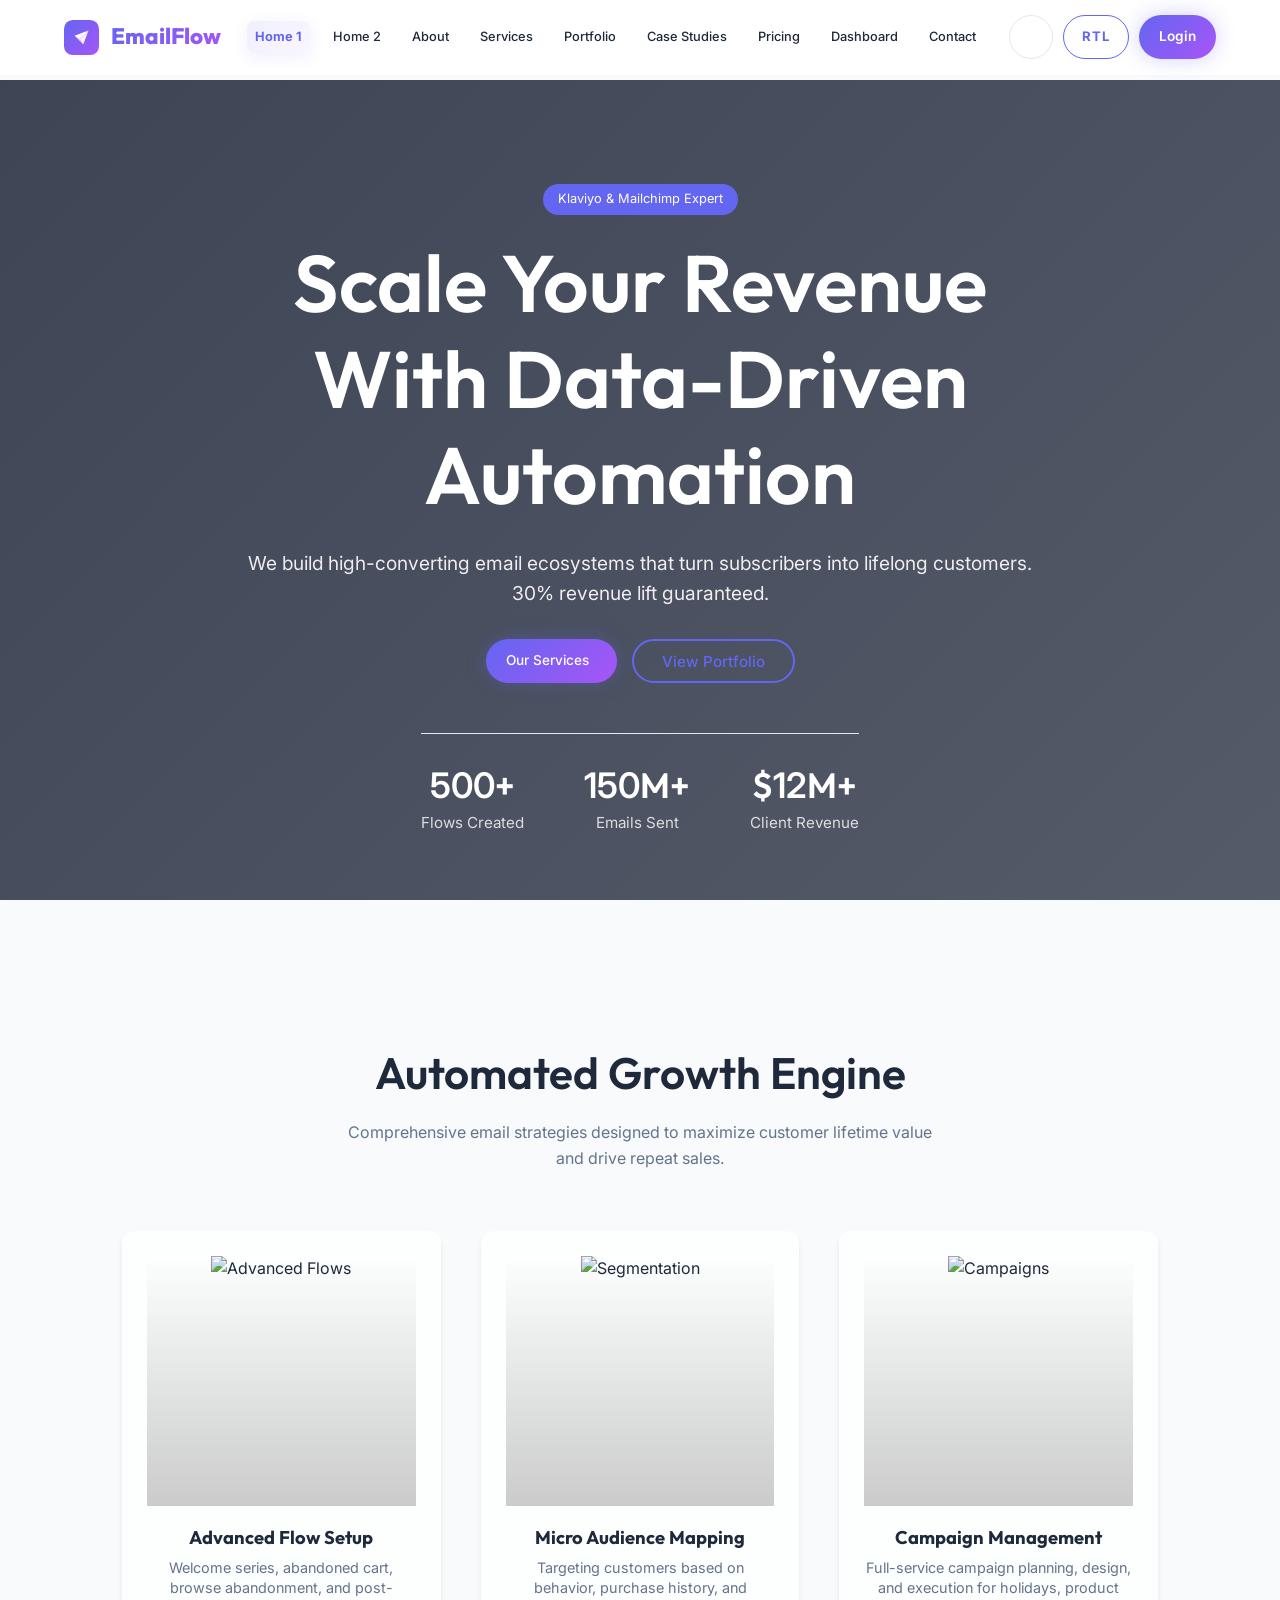
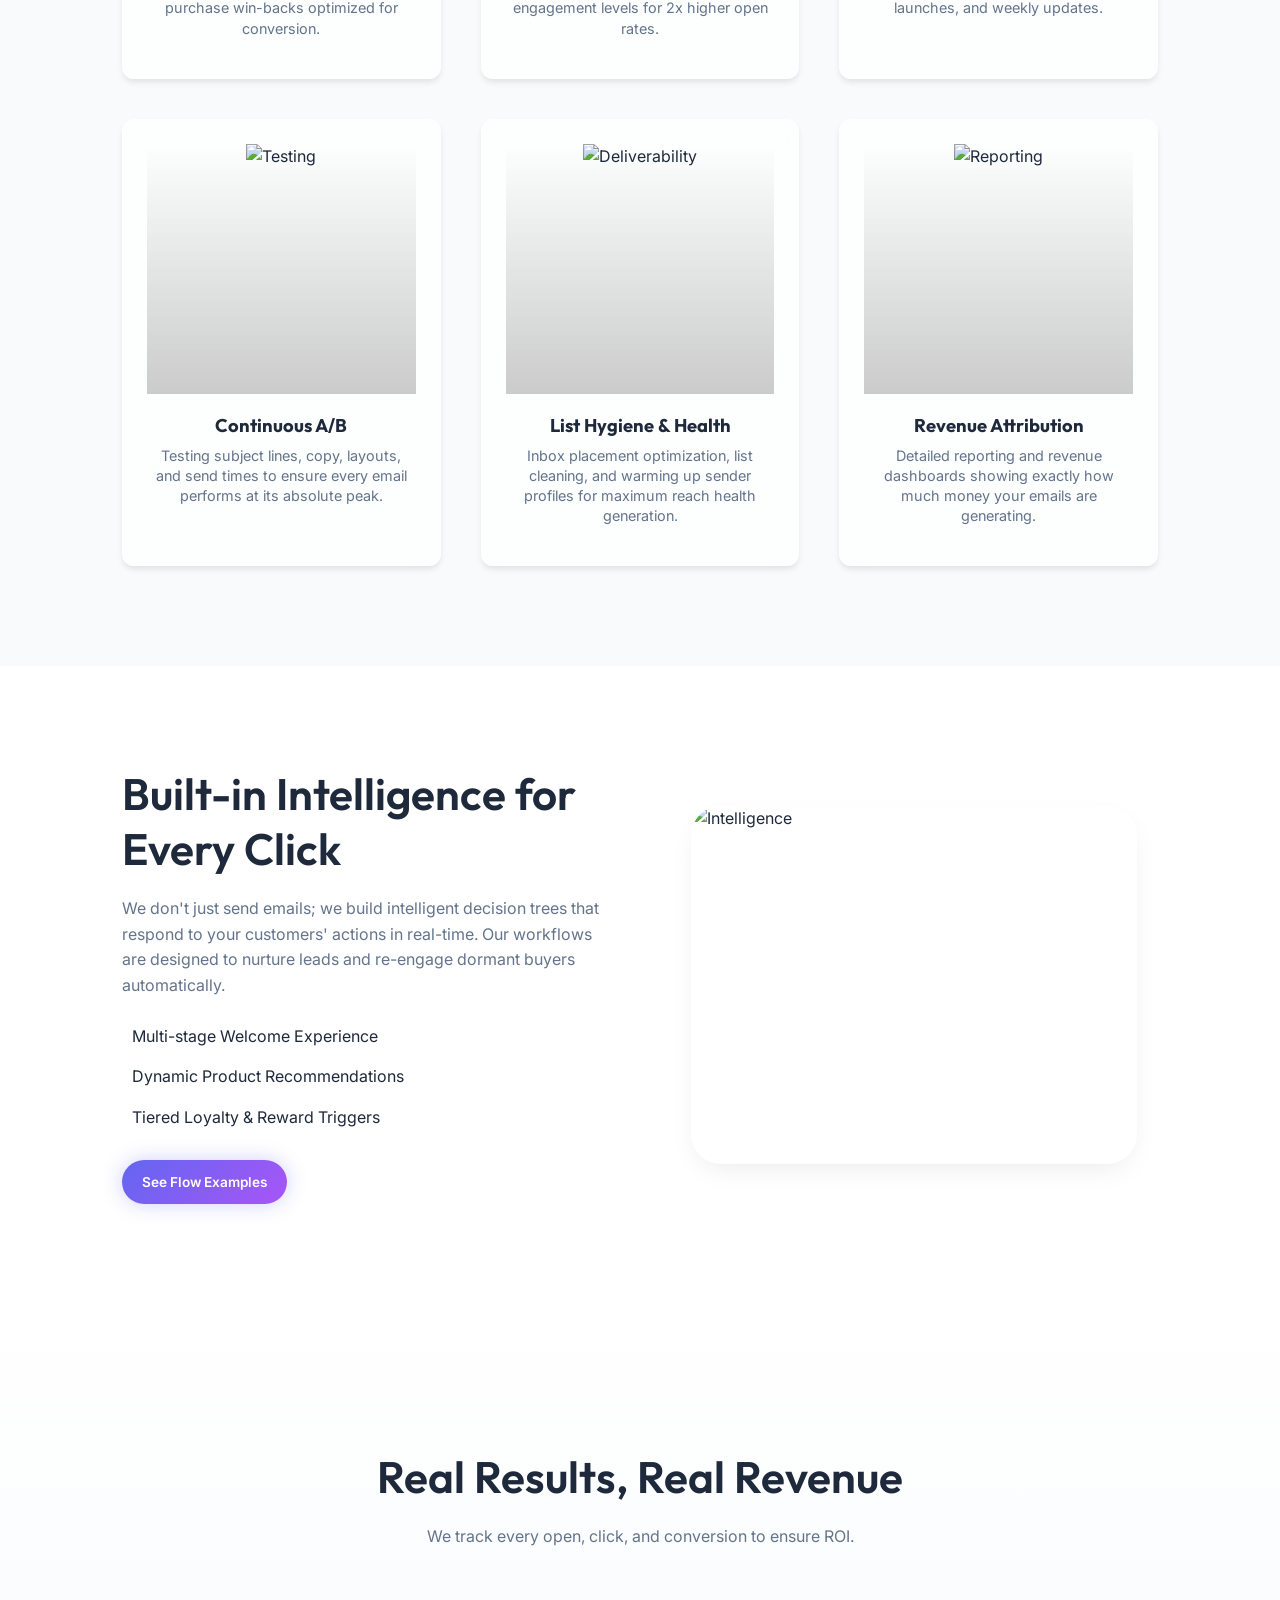
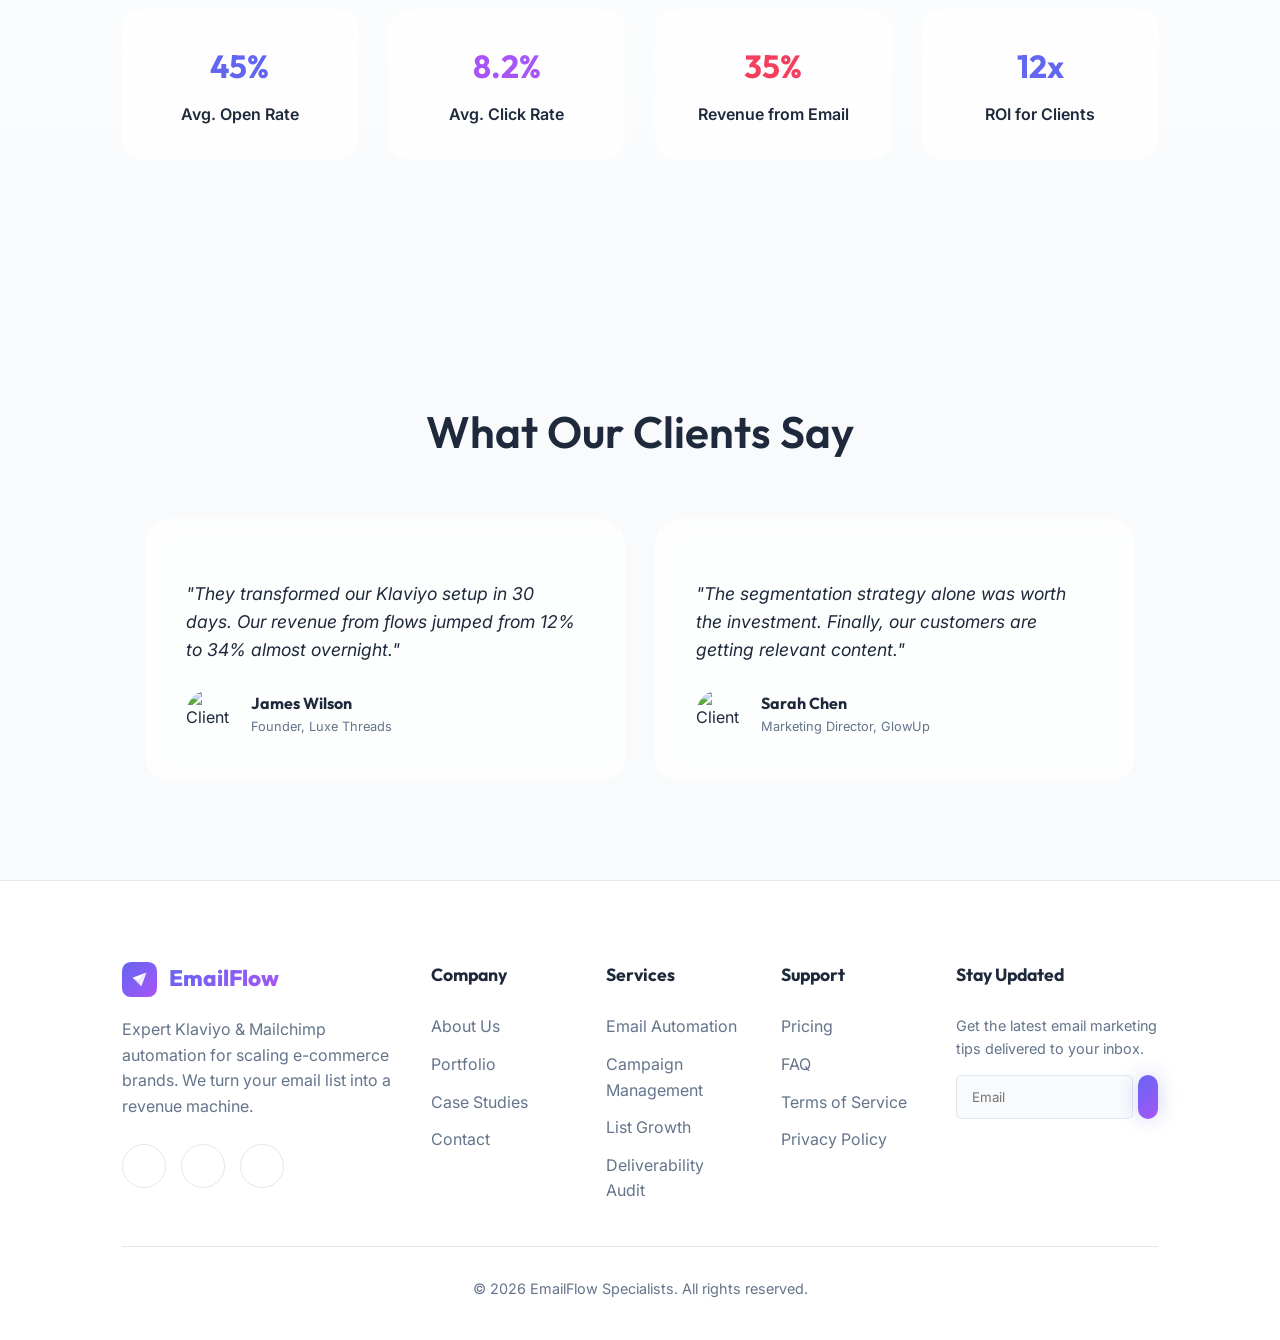
==== commit 976f4bd6: "heading" ====
--- a/index.html
+++ b/index.html
@@ -1,4 +1,4 @@
-<!DOCTYPE html>
+﻿<!DOCTYPE html>
 <html lang="en" dir="ltr">
 
 <head>
@@ -13,7 +13,7 @@
     <!-- Remix Icons -->
     <link href="https://cdn.jsdelivr.net/npm/remixicon@3.5.0/fonts/remixicon.css" rel="stylesheet">
     <!-- Google Fonts -->
-    <link rel="stylesheet" href="assets/css/style.css">
+    <link rel="stylesheet" href="assets/css/style.css?v=1.1">
 </head>
 
 <body>
@@ -42,8 +42,7 @@
 
             <div class="header-actions">
                 <button class="icon-btn" id="theme-toggle" title="Toggle Theme"><i class="ri-moon-line"></i></button>
-                <button class="icon-btn" id="rtl-toggle" title="Switch Direction"><i
-                        class="ri-translate-2"></i></button>
+                <button class="btn btn-outline" id="rtl-toggle">RTL</button>
                 <a href="pages/login.html" class="btn btn-primary">Login</a>
                 <div class="mobile-toggle" id="mobile-toggle"><i class="ri-menu-line"></i></div>
             </div>
@@ -74,7 +73,7 @@
         <div class="mobile-nav-footer">
             <div class="mobile-nav-btns">
                 <button class="icon-btn theme-toggle-btn"><i class="ri-moon-line"></i></button>
-                <button class="icon-btn rtl-toggle-btn"><i class="ri-translate-2"></i></button>
+                <button class="btn btn-outline rtl-toggle-btn">RTL</button>
             </div>
             <a href="pages/login.html" class="btn btn-primary" style="width: 100%;">Login</a>
         </div>
@@ -119,7 +118,7 @@
                 <div class="hero-dashboard floating reveal"
                     style="position: absolute; right: 5%; top: 55%; transform: translateY(-50%); width: 40%; display: none;">
                     <!-- Floating dashboard placeholder -->
-                    <img src="https://images.unsplash.com/photo-1460925895917-afdab827c52f?auto=format&fit=crop&q=80&w=800"
+                    <img src="https://images.unsplash.com/photo-1579389083078-4e7018379f7e?auto=format&fit=crop&q=80&w=800"
                         alt="Dashboard"
                         style="width: 100%; border-radius: 20px; box-shadow: 0 30px 60px rgba(0,0,0,0.5); border: 4px solid var(--glass-border);">
                 </div>
@@ -129,8 +128,8 @@
         <!-- Section 2: Services Overview -->
         <section id="services">
             <div class="container">
-                <div style="text-align: center; margin-bottom: 60px;" class="reveal">
-                    <h2 style="font-size: 2.5rem; margin-bottom: 15px;">Automated Growth Engine</h2>
+                <div style="text-align: center; margin-top: 45px; margin-bottom: 60px;" class="reveal">
+                    <h2 style="font-size: 2.5rem; margin-bottom: 24px;">Automated Growth Engine</h2>
                     <p style="color: var(--text-muted); max-width: 600px; margin: 0 auto;">Comprehensive email
                         strategies designed to maximize customer lifetime value and drive repeat sales.</p>
                 </div>
@@ -199,7 +198,7 @@
                     <!-- Card 6 -->
                     <div class="feature-card glass reveal">
                         <div class="card-img">
-                            <img src="https://images.unsplash.com/photo-1551288049-bebda4e38f71?auto=format&fit=crop&q=80&w=600"
+                            <img src="https://images.unsplash.com/photo-1587825140708-dfaf72ae4b04?auto=format&fit=crop&q=80&w=600"
                                 alt="Reporting">
                         </div>
                         <div class="card-content">
@@ -240,7 +239,7 @@
                     <div style="flex: 1; min-width: 300px;" class="reveal">
                         <div class="glass feature-image-card"
                             style="padding: 20px; border-radius: 40px; position: relative;">
-                            <img src="https://images.unsplash.com/photo-1551288049-bebda4e38f71?auto=format&fit=crop&q=80&w=800"
+                            <img src="https://images.unsplash.com/photo-1587825140708-dfaf72ae4b04?auto=format&fit=crop&q=80&w=800"
                                 alt="Intelligence"
                                 style="width: 100%; height: 100%; border-radius: 30px; box-shadow: var(--shadow); object-fit: cover;">
                         </div>
@@ -252,8 +251,8 @@
         <!-- Section 4: Campaign Metrics -->
         <section style="background-image: linear-gradient(180deg, var(--bg-card), var(--bg-body));">
             <div class="container">
-                <div style="text-align: center; margin-bottom: 60px;" class="reveal">
-                    <h2 style="font-size: 2.5rem; margin-bottom: 15px;">Real Results, Real Revenue</h2>
+                <div style="text-align: center; margin-top: 45px; margin-bottom: 60px;" class="reveal">
+                    <h2 style="font-size: 2.5rem; margin-bottom: 24px;">Real Results, Real Revenue</h2>
                     <p style="color: var(--text-muted);">We track every open, click, and conversion to ensure ROI.</p>
                 </div>
 
@@ -275,20 +274,14 @@
                         <p style="font-weight: 600;">ROI for Clients</p>
                     </div>
                 </div>
-
-                <div class="reveal"
-                    style="margin-top: 50px; border-radius: 30px; overflow: hidden; box-shadow: var(--shadow);">
-                    <img src="assets/images/analytics-dashboard.png" alt="Analytics Dashboard"
-                        style="width: 100%; height: auto; min-height: 250px; max-height: 600px; object-fit: cover; display: block;">
-                </div>
             </div>
         </section>
 
         <!-- Section 5: Success Stories -->
         <section>
             <div class="container">
-                <div style="text-align: center; margin-bottom: 60px;" class="reveal">
-                    <h2 style="font-size: 2.5rem; margin-bottom: 15px;">Trusted by Global E-commerce Brands</h2>
+                <div style="text-align: center; margin-top: 45px; margin-bottom: 60px;" class="reveal">
+                    <h2 style="font-size: 2.5rem; margin-bottom: 15px;">What Our Clients Say</h2>
                 </div>
 
                 <div class="testimonial-grid">
@@ -301,7 +294,7 @@
                             Klaviyo setup in 30 days. Our revenue from flows jumped from 12% to 34% almost overnight."
                         </p>
                         <div style="display: flex; align-items: center; gap: 15px;">
-                            <img src="https://images.unsplash.com/photo-1507003211169-0a1dd7228f2d?auto=format&fit=crop&q=80&w=100"
+                            <img src="https://images.unsplash.com/photo-1573497019940-1c28c88b4f3e?auto=format&fit=crop&q=80&w=100"
                                 alt="Client" style="width: 50px; height: 50px; border-radius: 50%;">
                             <div>
                                 <h4 style="font-size: 1rem;">James Wilson</h4>
--- a/assets/css/style.css
+++ b/assets/css/style.css
@@ -150,6 +150,20 @@
     overflow: hidden;
 }
 
+/* Premium Responsive Section Headings — applies to all content sections, excluding hero overlays and CTA banners */
+section:not(.hero) h2:not(.cta-title) {
+    font-size: clamp(2rem, 4vw, 2.75rem) !important;
+    line-height: 1.25 !important;
+    margin-bottom: 20px !important;
+    font-weight: 600 !important;
+}
+
+@media (max-width: 768px) {
+    section:not(.hero) h2:not(.cta-title) {
+        font-size: clamp(1.6rem, 6vw, 2rem) !important;
+    }
+}
+
 .container {
     max-width: 1280px;
     margin: 0 auto;
@@ -199,6 +213,42 @@
 .btn-outline:hover {
     background: var(--primary);
     color: white;
+}
+
+/* RTL / LTR Text Toggle Button */
+#rtl-toggle,
+.rtl-toggle-btn {
+    height: 44px;
+    padding: 0 18px;
+    border-radius: 50px;
+    font-size: 0.82rem;
+    font-weight: 700;
+    letter-spacing: 1px;
+    border: 1.5px solid var(--primary);
+    color: var(--primary);
+    background: transparent;
+    cursor: pointer;
+    transition: var(--transition);
+    display: inline-flex;
+    align-items: center;
+    justify-content: center;
+    line-height: 1;
+    min-width: 58px;
+}
+
+#rtl-toggle:hover,
+.rtl-toggle-btn:hover {
+    background: var(--primary);
+    color: #ffffff;
+    transform: translateY(-3px);
+    box-shadow: var(--glow);
+}
+
+.btn-sm {
+    height: 36px;
+    padding: 0 18px;
+    font-size: 0.85rem;
+    border-radius: 8px;
 }
 
 .btn-white {
@@ -256,10 +306,10 @@
 
 @media (max-width: 1024px) {
     main {
-        margin-top: 60px !important;
+        margin-top: 80px !important;
     }
     section {
-        padding: 40px 5% !important;
+        padding: 60px 5% !important;
     }
 }
 
@@ -392,6 +442,8 @@
 
 /* Hero Base */
 .hero {
+    --hero-text: #ffffff;
+    --hero-overlay: linear-gradient(135deg, rgba(15, 23, 42, 0.8), rgba(15, 23, 42, 0.7));
     min-height: calc(100vh - 80px);
     display: flex;
     align-items: center;
@@ -435,9 +487,9 @@
 .hero-content h2,
 .hero-content h3 {
     color: var(--hero-text);
-    line-height: 1.1;
+    line-height: 1.2;
     margin-bottom: 25px;
-    font-weight: 800;
+    font-weight: 600;
 }
 
 .hero-content h1 {
@@ -451,6 +503,12 @@
 .hero-content p {
     color: var(--hero-text);
     opacity: 0.9;
+    font-weight: 400;
+    line-height: 1.6;
+}
+
+.hero-content .btn {
+    font-weight: 500;
 }
 
 .hero-stats {
@@ -476,22 +534,17 @@
     color: var(--hero-text);
     font-size: 2.2rem;
     margin-bottom: 5px;
+    font-weight: 600;
 }
 
 .hero-stats p {
     font-size: 0.95rem;
     opacity: 0.8;
     color: var(--hero-text);
-}
-
-.light-theme .hero-content h1,
-.light-theme .hero-content h2,
-.light-theme .hero-content h3,
-.light-theme .hero-content p,
-.light-theme .hero-stats h3,
-.light-theme .hero-stats p {
-    color: var(--text-main) !important;
-}
+    font-weight: 400;
+}
+
+/* Removed forced light-theme dark text overrides on hero to keep text perfectly readable over background images */
 
 /* Footer */
 footer {
@@ -718,24 +771,34 @@
 }
 
 /* Services Page Specific Grid */
-@media (min-width: 769px) and (max-width: 1150px) {
+@media (min-width: 1024px) {
+    .services-grid {
+        grid-template-columns: repeat(3, 1fr) !important;
+        gap: 25px !important;
+    }
+}
+
+@media (min-width: 768px) and (max-width: 1023px) {
     .services-grid {
         grid-template-columns: repeat(2, 1fr) !important;
-    }
-    .services-grid .feature-card:nth-child(3) {
-        grid-column: span 2;
-        justify-self: center;
-        max-width: 500px;
-    }
-}
-
-@media (max-width: 768px) {
+        gap: 20px !important;
+    }
+}
+
+@media (max-width: 767px) {
     .services-grid {
         grid-template-columns: 1fr !important;
-    }
-    .services-grid .feature-card:nth-child(3) {
-        grid-column: auto;
-        max-width: 100%;
+        gap: 20px !important;
+    }
+}
+
+.services-section {
+    padding: 60px 5% !important;
+}
+
+@media (max-width: 768px) {
+    .services-section {
+        padding: 40px 5% !important;
     }
 }
 
@@ -797,18 +860,36 @@
 .feature-card {
     display: flex;
     flex-direction: column;
+    align-items: center; /* Center horizontally */
+    text-align: center; /* Center text */
     background: var(--bg-card);
-    border-radius: 30px;
+    border-radius: 12px;
     overflow: hidden;
-    transition: var(--transition);
+    transition: all 0.3s cubic-bezier(0.4, 0, 0.2, 1);
     border: 1px solid var(--border);
     height: 100%;
+    padding: 24px;
+    box-shadow: 0 4px 6px -1px rgba(0, 0, 0, 0.1);
 }
 
 .feature-card.glass {
     background: var(--glass-bg);
     backdrop-filter: blur(12px);
     border: 1px solid var(--glass-border);
+}
+
+.card-icon {
+    width: 44px;
+    height: 44px;
+    background: linear-gradient(135deg, var(--primary), var(--secondary));
+    color: white;
+    border-radius: 10px;
+    display: flex;
+    align-items: center;
+    justify-content: center;
+    font-size: 1.3rem;
+    margin-bottom: 15px;
+    flex-shrink: 0;
 }
 
 .card-img {
@@ -816,6 +897,7 @@
     overflow: hidden;
     width: 100%;
     height: 250px; /* Fixed height for consistent vertical look */
+    margin-bottom: 20px; /* Spacing between image and card heading */
 }
 
 .card-img img {
@@ -838,35 +920,32 @@
 }
 
 .card-content {
-    padding: 35px;
+    padding: 0;
     flex: 1;
     display: flex;
     flex-direction: column;
-}
-
-@media (max-width: 768px) {
-    .card-content {
-        padding: 30px;
-    }
-    .card-img {
-        height: 250px;
-    }
+    align-items: center; /* Center horizontally */
+    gap: 8px;
 }
 
 .card-content h3 {
-    font-size: 1.8rem;
-    margin-bottom: 20px;
+    font-size: 1.15rem;
+    margin: 0;
+    font-weight: 700;
+    line-height: 1.3;
 }
 
 .card-content p {
     color: var(--text-muted);
-    font-size: 1.05rem;
-    line-height: 1.8;
+    font-size: 0.9rem;
+    line-height: 1.4;
+    margin-bottom: 15px;
+    flex: 1;
 }
 
 .feature-card:hover {
-    transform: translateY(-10px);
-    box-shadow: var(--shadow);
+    transform: translateY(-5px);
+    box-shadow: 0 15px 35px rgba(0, 0, 0, 0.1);
     border-color: var(--primary);
 }
 
@@ -1242,6 +1321,14 @@
     display: block;
 }
 
+.services-section {
+    padding: 20px 0 !important;
+}
+
+.services-section .tool-card {
+    padding: 20px !important;
+}
+
 @media (max-width: 1024px) {
     .conversion-flex {
         flex-direction: column !important;
@@ -1255,7 +1342,7 @@
     }
 
     .conversion-image img {
-        height: 550px !important;
+        height: 650px !important;
         object-fit: cover;
     }
 
@@ -1268,13 +1355,7 @@
     }
 }
 
-@media (max-width: 1024px) {
-    .services-grid {
-        grid-template-columns: 1fr !important;
-        max-width: 550px;
-        margin: 0 auto;
-    }
-}
+/* Removed conflicting narrow services-grid rule */
 
 @media (max-width: 600px) {
     .conversion-image img {
@@ -1337,36 +1418,63 @@
 @media (max-width: 1024px) {
     .campaign-grid {
         grid-template-columns: repeat(2, 1fr);
-    }
+        gap: 30px !important;
+    }
+
     .campaign-grid > div:nth-child(3) {
         grid-column: span 2;
         justify-self: center;
-        max-width: 480px;
+        max-width: 500px;
         width: 100%;
     }
     
     .portfolio-grid {
-        grid-template-columns: 1fr !important;
-        max-width: 550px;
+        grid-template-columns: repeat(2, 1fr) !important;
+        max-width: 100%;
         margin: 0 auto;
+        gap: 30px !important;
+    }
+
+    .portfolio-grid > div:nth-child(3) {
+        grid-column: span 2;
+        justify-self: center;
+        max-width: 500px;
+        width: 100%;
     }
 
     .pricing-grid {
         grid-template-columns: 1fr !important;
-        max-width: 500px;
+        max-width: 600px;
         margin: 0 auto;
-        gap: 50px !important;
+        gap: 30px !important;
     }
 
     .pricing-grid > div {
         transform: none !important;
+        padding: 40px !important;
+    }
+}
+
+@media (max-width: 600px) {
+    .pricing-grid > div {
+        padding: 30px 20px !important;
     }
 }
 
 @media (max-width: 768px) {
-    .campaign-grid {
-        grid-template-columns: 1fr;
-        max-width: 500px;
+    .campaign-grid, .portfolio-grid {
+        grid-template-columns: 1fr !important;
+        gap: 25px !important;
+    }
+
+    .campaign-grid > div:nth-child(3),
+    .portfolio-grid > div:nth-child(3) {
+        grid-column: auto;
+        max-width: 100%;
+    }
+
+    .card-content {
+        padding: 30px;
     }
 }
 
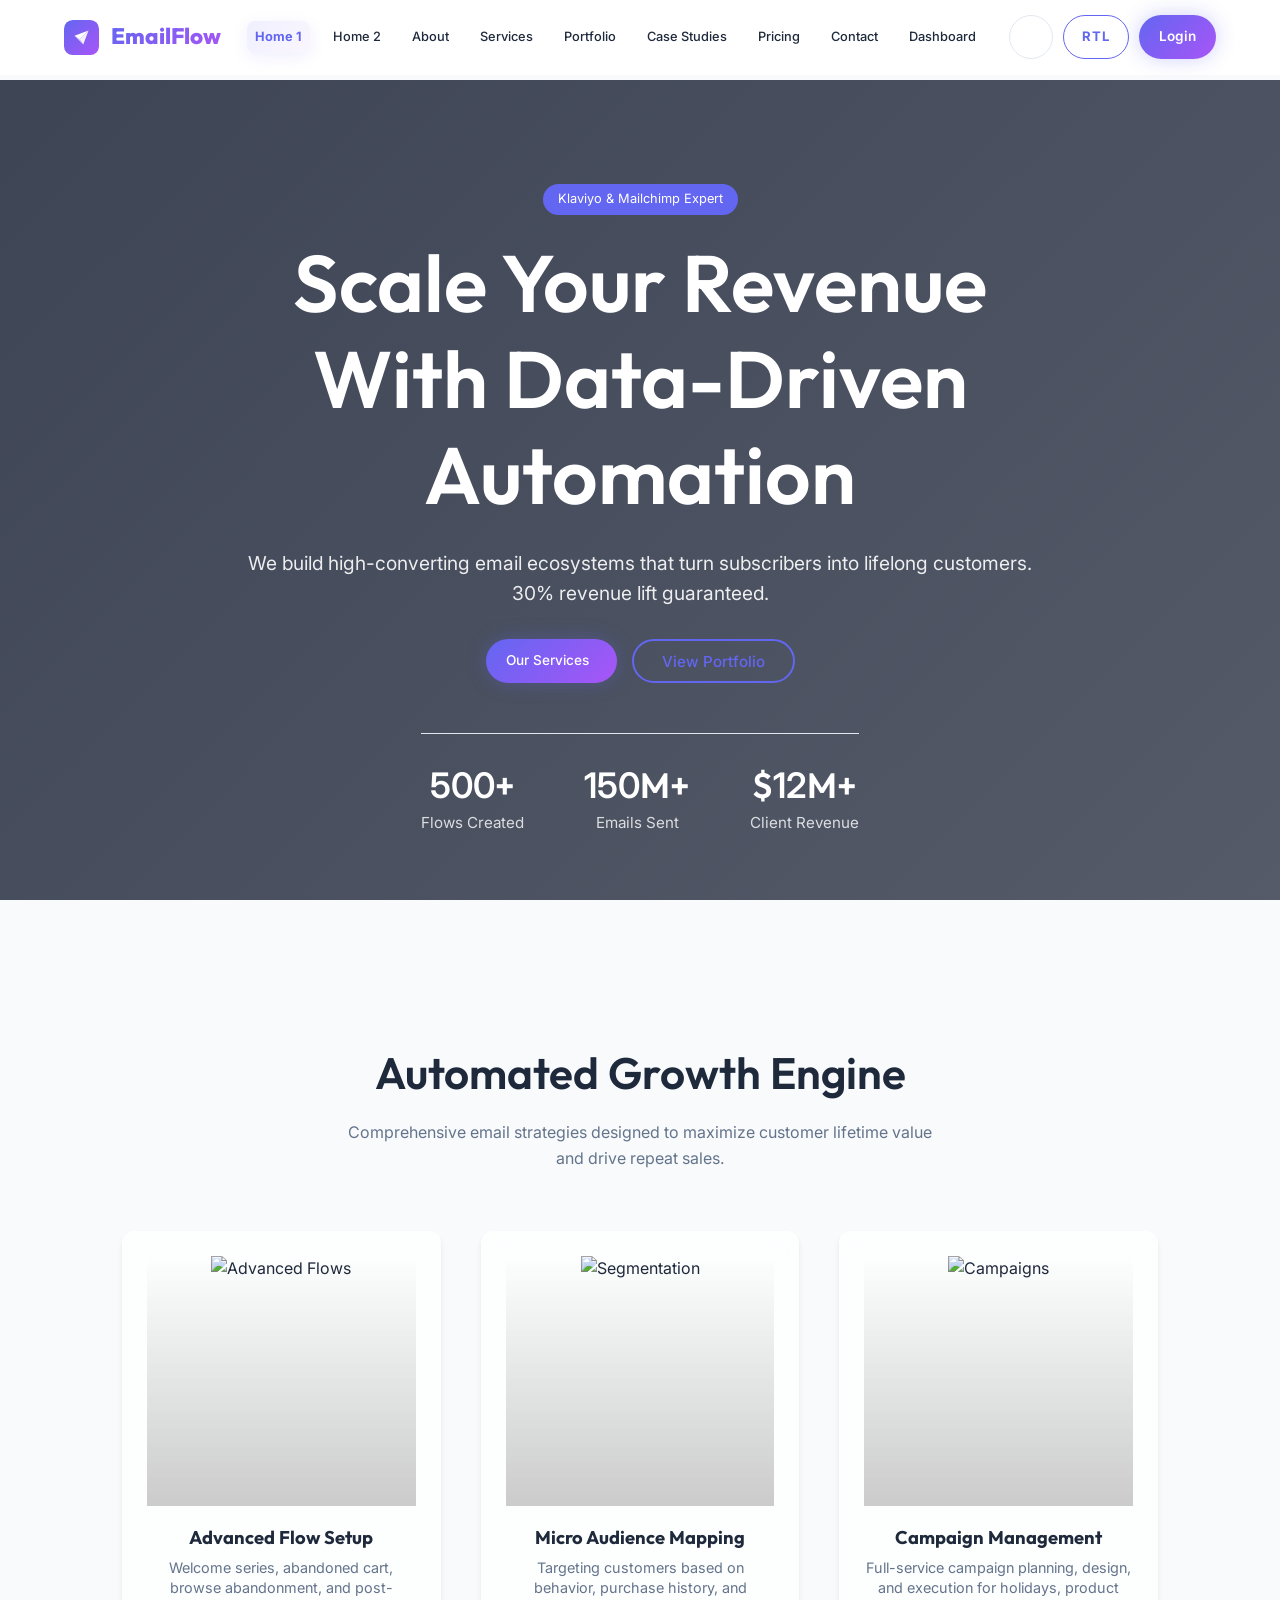
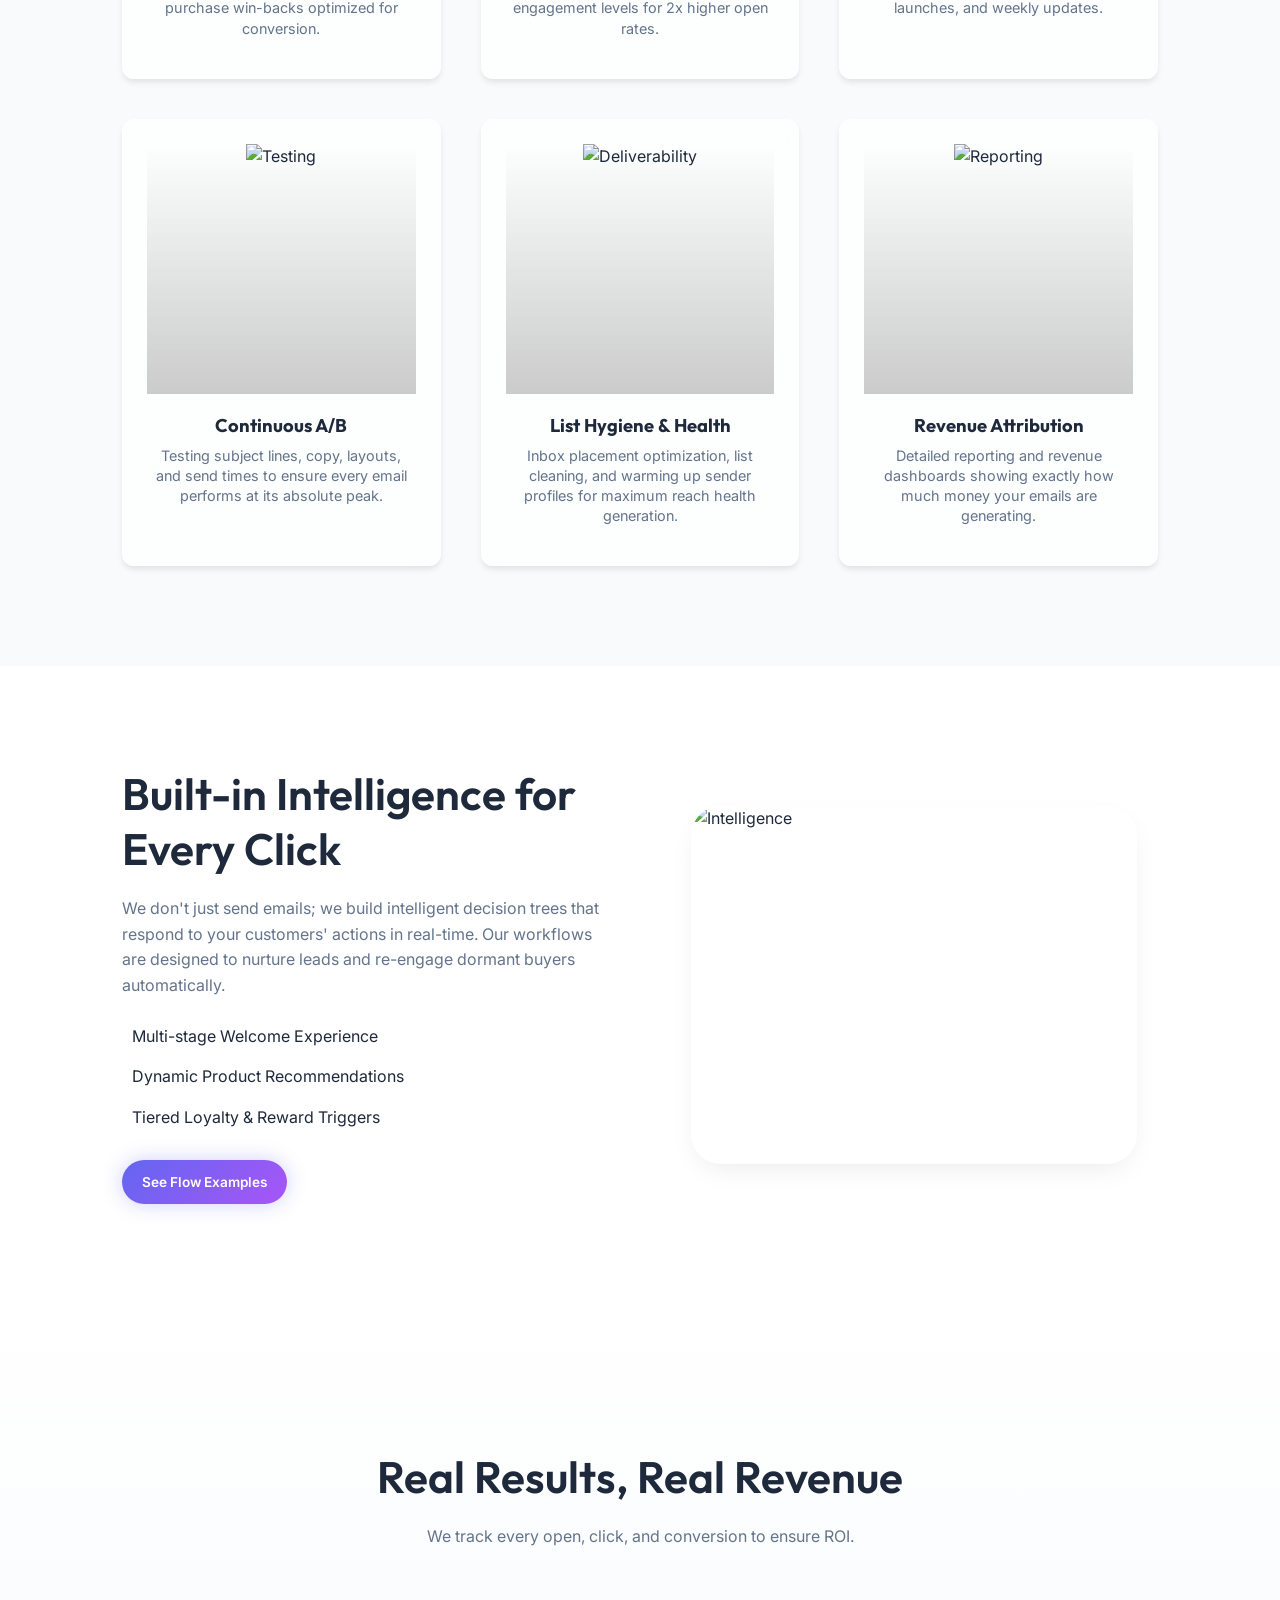
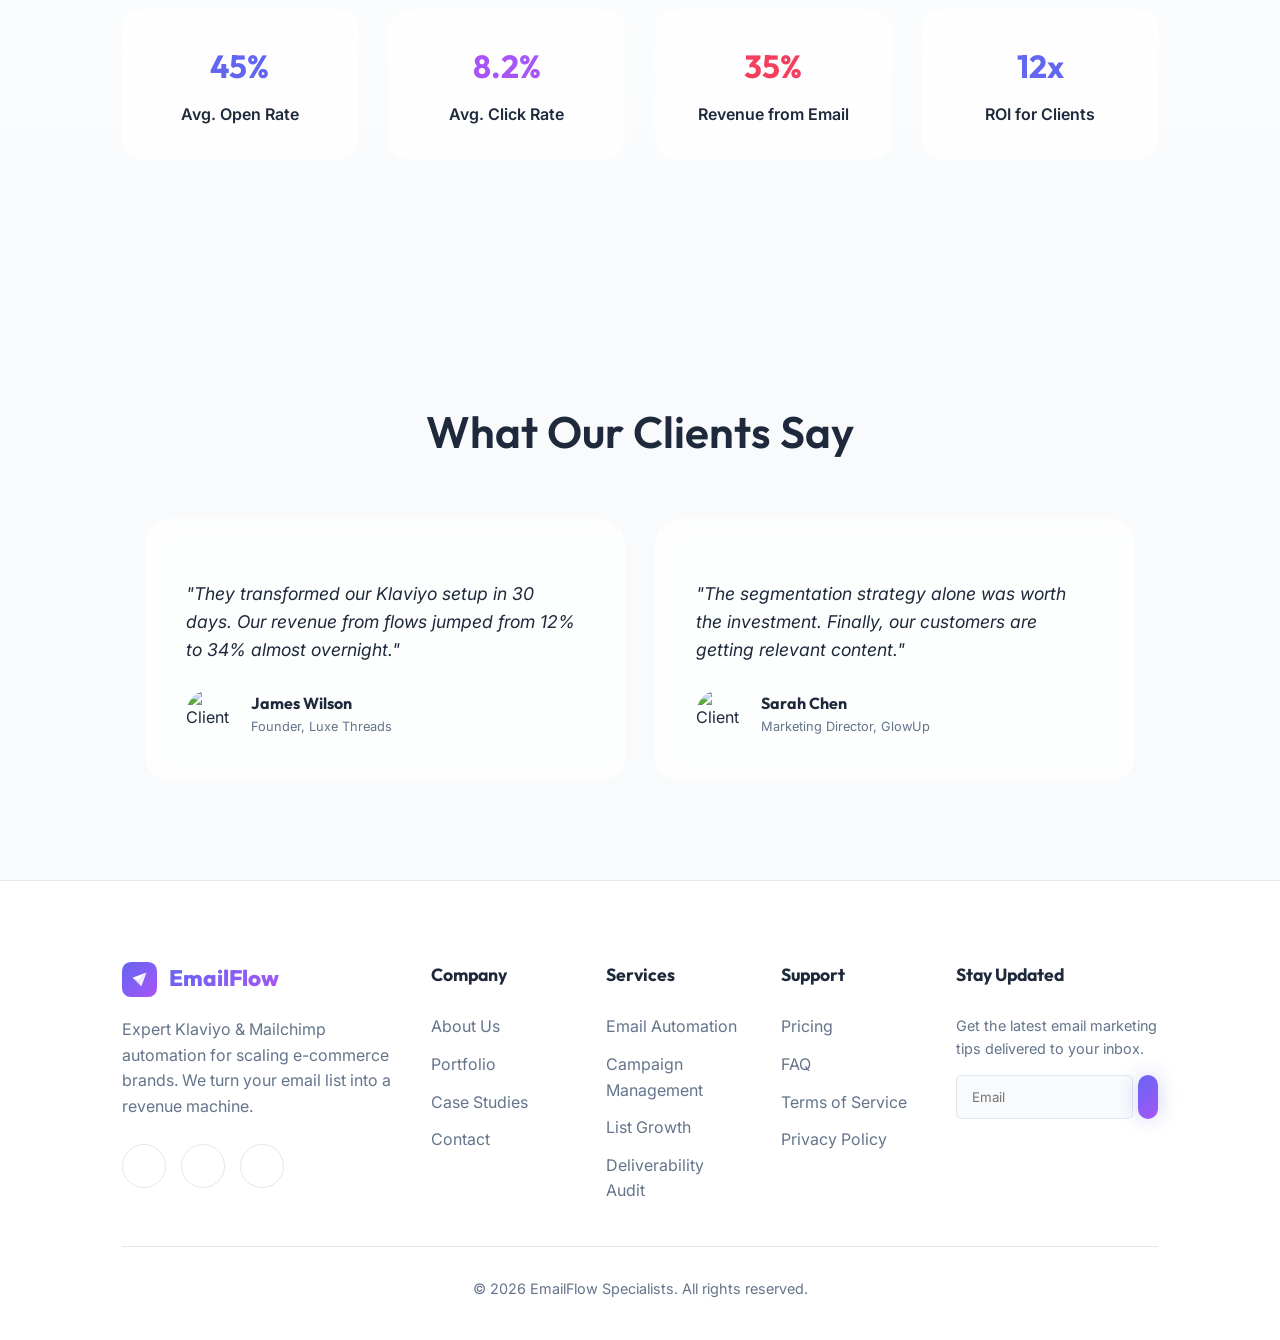
==== commit d1d74223: "rtl" ====
--- a/index.html
+++ b/index.html
@@ -1,4 +1,4 @@
-﻿<!DOCTYPE html>
+<!DOCTYPE html>
 <html lang="en" dir="ltr">
 
 <head>
@@ -35,8 +35,8 @@
                     <li><a href="pages/portfolio.html">Portfolio</a></li>
                     <li><a href="pages/case-studies.html">Case Studies</a></li>
                     <li><a href="pages/pricing.html">Pricing</a></li>
+                    <li><a href="pages/contact.html">Contact</a></li>
                     <li><a href="pages/dashboard.html">Dashboard</a></li>
-                    <li><a href="pages/contact.html">Contact</a></li>
                 </ul>
             </nav>
 
@@ -67,8 +67,8 @@
             <li><a href="pages/portfolio.html">Portfolio</a></li>
             <li><a href="pages/case-studies.html">Case Studies</a></li>
             <li><a href="pages/pricing.html">Pricing</a></li>
+            <li><a href="pages/contact.html">Contact</a></li>
             <li><a href="pages/dashboard.html">Dashboard</a></li>
-            <li><a href="pages/contact.html">Contact</a></li>
         </ul>
         <div class="mobile-nav-footer">
             <div class="mobile-nav-btns">
--- a/assets/css/style.css
+++ b/assets/css/style.css
@@ -102,15 +102,23 @@
     display: inline-block;
 }
 
-[dir="rtl"] nav ul {
-    flex-direction: row-reverse;
-}
-
-[dir="rtl"] .header-actions {
-    flex-direction: row-reverse;
-}
-
-* {
+/* Auth Pages Controls — fixed corner pill */
+.auth-controls {
+    position: fixed;
+    top: 20px;
+    left: 20px;
+    z-index: 9999;
+    display: flex;
+    align-items: center;
+    gap: 10px;
+}
+
+[dir="rtl"] .auth-controls {
+    left: auto;
+    right: 20px;
+}
+
+*  {
     margin: 0;
     padding: 0;
     box-sizing: border-box;
